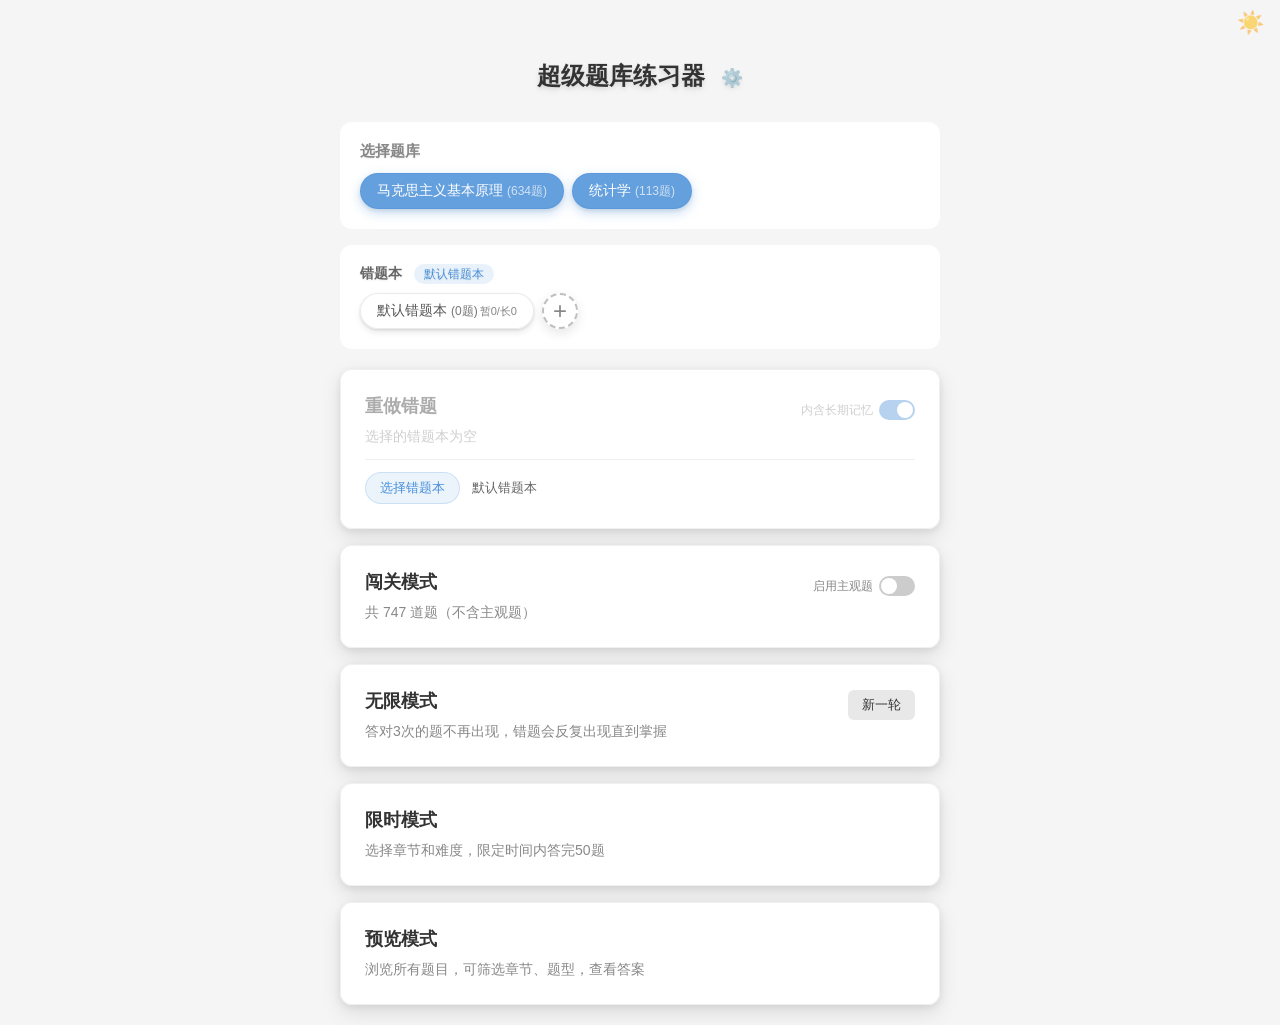
==== index.html @ 281071d0 "feat: 新增清空错题本功能，优化预览列表体验 1. 修复诗句题目的多余空格问题 2. 新增清空当前错题本的操作按钮和逻辑 3. 优化预览列表滚动条样式和虚拟列表阈值 4. 添加预览列表悬停展开细节" ====
<!DOCTYPE html>
<html lang="zh-CN">
<head>
<meta charset="UTF-8">
<meta name="viewport" content="width=device-width, initial-scale=1.0">
<title>超级题库练习器</title>
<link rel="icon" type="image/svg+xml" href="favicon.svg">
<link rel="stylesheet" href="style.css">
</head>
<body>
<div class="container">
  <div class="theme-toggle" id="theme-toggle" onclick="toggleTheme()">☀️</div>

<!-- Home -->
<div id="page-home">
  <div class="home-title">
    超级题库练习器
    <span class="combo-gear-btn" id="combo-gear-btn" onclick="onComboGearClick()" title="连击设置">⚙️</span>
  </div>
  <div id="source-area">
    <div class="loading">正在加载题库中...</div>
  </div>
  <div id="wrongbook-area" class="hidden">
    <div class="source-section">
      <h3>错题本 <span class="wb-default-badge-home" id="wb-default-badge-home" onclick="showDefaultWBSelectorHome()">默认错题本</span></h3>
      <div class="source-chips" id="wrongbook-chips">
        <!-- 动态渲染错题本列表 -->
      </div>
    </div>
  </div>
  <div id="mode-area" class="hidden">
    <div class="mode-cards">
      <div class="mode-card" id="card-wrongbook" onclick="startWrongBook()">
        <div class="mode-card-row">
          <h2>重做错题</h2>
          <div class="toggle-row" onclick="event.stopPropagation()">
            <span class="toggle-label">内含长期记忆</span>
            <label class="toggle-switch"><input type="checkbox" id="wb-include-long" checked onchange="updateWrongBookCardText()"><span class="toggle-slider"></span></label>
          </div>
        </div>
        <p id="wb-card-desc">从错题本中抽取题目重做</p>
        <div class="wb-select-row" onclick="event.stopPropagation()">
          <span class="wb-select-btn" onclick="showSelectWBForRedo()">选择错题本</span>
          <span class="wb-selected-name" id="wb-selected-name">默认错题本</span>
        </div>
      </div>
      <div class="mode-card" id="card-challenge" onclick="showChallengeConfig()">
        <div class="mode-card-row">
          <h2>闯关模式</h2>
          <div class="toggle-row" onclick="event.stopPropagation()">
            <span class="toggle-label">启用主观题</span>
            <label class="toggle-switch"><input type="checkbox" id="challenge-include-subjective" onchange="updateChallengeCardText()"><span class="toggle-slider"></span></label>
          </div>
        </div>
        <p id="challenge-card-desc">自定义胜利/失败条件，挑战极限</p>
      </div>
      <div class="mode-card" onclick="startInfinite()">
        <div class="mode-card-row">
          <h2>无限模式</h2>
          <button class="btn btn-secondary btn-inline" onclick="event.stopPropagation(); startInfinite(true)">新一轮</button>
        </div>
        <p>答对3次的题不再出现，错题会反复出现直到掌握</p>
      </div>
      <div class="mode-card" onclick="showTimedConfig()">
        <h2>限时模式</h2>
        <p>选择章节和难度，限定时间内答完50题</p>
      </div>
      <div class="mode-card" onclick="showPreviewConfig()">
        <h2>预览模式</h2>
        <p>浏览所有题目，可筛选章节、题型，查看答案</p>
      </div>
    </div>
  </div>
</div>

<!-- Timed Config -->
<div id="page-config" class="hidden">
  <div class="page-top-bar">
    <span class="quiz-back-btn" onclick="showHome()">← 返回</span>
  </div>
  <div class="config-section" id="config-chapter-section">
    <h3>选择章节</h3>
    <div class="chip-group" id="chapter-chips"></div>
    <div class="chapter-hint" id="chapter-hint">请先选择章节</div>
  </div>
  <div class="config-section hidden config-section-locked" id="config-difficulty-section">
    <h3>选择难度</h3>
    <div class="chip-group" id="difficulty-chips"></div>
  </div>
  <div class="config-section hidden config-section-locked" id="config-type-section">
    <h3>选择题型</h3>
    <div class="chip-group" id="type-chips"></div>
  </div>
  <div class="config-section">
    <h3>答题时间（分钟）</h3>
    <input type="number" id="timed-minutes" min="1" max="300" step="1" value="10"
           style="padding:8px 12px;font-size:16px;border:1px solid #ddd;border-radius:8px;width:120px;text-align:center;">
  </div>
  <div class="btn-row">
    <button class="btn btn-primary" id="btn-start-timed" onclick="startTimed()">开始</button>
  </div>
</div>

<!-- Challenge Config -->
<div id="page-challenge-config" class="hidden">
  <div class="page-top-bar">
    <span class="quiz-back-btn" onclick="showHome()">← 返回</span>
  </div>
  <div class="config-section">
    <h3>失败条件</h3>
    <div class="config-row">
      <label>错误数达到：</label>
      <input type="number" id="challenge-wrong-limit" min="1" max="9999" step="1" value="50"
             style="padding:8px 12px;font-size:16px;border:1px solid #ddd;border-radius:8px;width:120px;text-align:center;">
      <span style="color:#888;font-size:14px">（默认 50）</span>
    </div>
  </div>
  <div class="config-section">
    <h3>胜利条件</h3>
    <div class="config-row">
      <label>答对达到：</label>
      <input type="number" id="challenge-correct-target" min="1" max="99999" step="1" value="160"
             style="padding:8px 12px;font-size:16px;border:1px solid #ddd;border-radius:8px;width:120px;text-align:center;">
      <span style="color:#888;font-size:14px">（需同时小于失败错误数）</span>
    </div>
  </div>
  <div class="config-section">
    <h3>默认设置</h3>
    <div class="config-toggle-row">
      <label class="toggle-switch">
        <input type="checkbox" id="challenge-use-timer" checked onchange="onChallengeTimerToggle()">
        <span class="toggle-slider"></span>
      </label>
      <span>启用每题倒计时</span>
      <input type="number" id="challenge-timer-seconds" min="5" max="600" step="5" value="30"
             style="padding:6px 10px;font-size:14px;border:1px solid #ddd;border-radius:6px;width:90px;text-align:center;margin-left:8px;">
      <span style="color:#888;font-size:14px">秒</span>
    </div>
    <div class="config-toggle-row">
      <label class="toggle-switch">
        <input type="checkbox" id="challenge-red-effect" checked>
        <span class="toggle-slider"></span>
      </label>
      <span>倒计时特效：剩余 5 秒时全屏变红</span>
    </div>
    <div class="config-toggle-row">
      <label class="toggle-switch">
        <input type="checkbox" id="challenge-shake">
        <span class="toggle-slider"></span>
      </label>
      <span>倒计时选项抖动：剩余 5 秒时所有选项抖动并微微缩放</span>
    </div>
    <div class="config-toggle-row">
      <label class="toggle-switch">
        <input type="checkbox" id="challenge-show-note">
        <span class="toggle-slider"></span>
      </label>
      <span>显示只读备注：错题本中对该题记了备注时，答题后显示并可点击展开</span>
    </div>
  </div>
  <div class="btn-row">
    <button class="btn btn-primary" onclick="startChallenge()">开始闯关</button>
  </div>
</div>

<!-- Quiz -->
<div id="page-quiz" class="hidden">
  <div id="timer-red-overlay"></div>
  <div class="quiz-top-bar">
    <span class="quiz-back-btn" onclick="quitQuiz()">&larr; 退出</span>
    <span id="quiz-info"></span>
    <span id="quiz-timer" class="timer hidden"></span>
    <span id="gear-btn" class="gear-icon hidden" onclick="toggleSettings()">&#9881;</span>
  </div>
  <div class="quiz-card">
    <div class="question-meta" id="question-meta"></div>
    <div class="question-text" id="question-text"></div>
    <div id="options-area"></div>
    <div class="answer-feedback" id="answer-feedback"></div>
    <div class="readonly-note hidden" id="readonly-note">
      <div class="readonly-note-toggle" onclick="toggleReadonlyNote()">
        <span class="readonly-note-icon">📝</span>
        <span>查看备注</span>
        <span class="readonly-note-arrow">▼</span>
      </div>
      <div class="readonly-note-content" id="readonly-note-content"></div>
    </div>
    <div class="note-panel hidden" id="note-panel">
      <div class="note-panel-row">
        <div class="note-category" id="note-category"></div>
      </div>
      <textarea id="note-input" class="note-input" placeholder="写备注..." oninput="saveNote()"></textarea>
    </div>
  </div>
</div>

<!-- Preview Config -->
<div id="page-preview-config" class="hidden">
  <div class="page-top-bar">
    <span class="quiz-back-btn" onclick="showHome()">← 返回</span>
  </div>
  <div class="config-section" id="preview-chapter-section">
    <h3>选择章节</h3>
    <div class="chip-group" id="preview-chapter-chips"></div>
  </div>
  <div class="config-section hidden config-section-locked" id="preview-type-section">
    <h3>选择题型</h3>
    <div class="chip-group" id="preview-type-chips"></div>
  </div>
  <div class="config-section" id="preview-count-section">
    <h3>筛选结果：<span id="preview-count">0</span> 题</h3>
  </div>
  <div class="btn-row">
    <button class="btn btn-primary" id="btn-start-preview" onclick="startPreview()">开始浏览</button>
  </div>
</div>

<!-- Preview Browse -->
<div id="page-preview" class="hidden">
  <div class="preview-header">
    <span class="preview-back-btn" onclick="showPreviewConfig()">&larr;</span>
    <div class="preview-header-right">
      <span id="preview-info"></span>
      <span id="preview-counter" style="color:#888;font-size:14px"></span>
      <div class="cylinder-toggle-row hidden" id="cylinder-toggle-row">
        <span class="cylinder-label">滚轮</span>
        <label class="toggle-switch"><input type="checkbox" id="cylinder-toggle" onchange="toggleCylinderMode(this.checked)"><span class="toggle-slider"></span></label>
      </div>
      <span class="preview-view-toggle" id="preview-view-toggle" onclick="togglePreviewView()" title="切换视图">☰</span>
    </div>
  </div>
  <div class="preview-card" id="preview-card"></div>
  <div class="preview-list hidden" id="preview-list"></div>
  <div class="btn-row preview-nav" id="preview-card-nav">
    <button class="btn btn-secondary" id="btn-preview-prev" onclick="previewPrev()">上一题</button>
    <button class="btn btn-primary" id="btn-preview-next" onclick="previewNext()">下一题</button>
  </div>
</div>

<!-- Settings Panel (overlay) -->
<div id="settings-panel" class="settings-overlay hidden">
  <div class="settings-card">
    <div class="settings-header">
      <h3>设置</h3>
      <span class="settings-close" onclick="toggleSettings()">&times;</span>
    </div>
    <div class="settings-body">
      <div class="settings-section">
        <h4>自定义难度</h4>
        <p class="settings-hint">为没有难度标记的题目设置难度</p>
        <div class="chip-group" id="settings-difficulty-chips"></div>
      </div>
      <div class="settings-section">
        <h4>进度管理</h4>
        <div class="btn-row" style="margin-top:8px">
          <button class="btn btn-primary" onclick="exportProgress()">导出进度</button>
          <button class="btn btn-secondary" onclick="document.getElementById('import-file').click()">导入进度</button>
          <input type="file" id="import-file" accept=".json" class="hidden" onchange="importProgress(event)">
        </div>
      </div>
      <div class="settings-section">
        <button class="btn btn-danger" onclick="resetProgress()">重置进度</button>
      </div>
    </div>
  </div>
</div>

<!-- Result -->
<div id="page-result" class="hidden">
  <div class="page-top-bar">
    <span class="quiz-back-btn" onclick="showHome()">← 返回首页</span>
  </div>
  <div class="result-card">
    <h2 id="result-title"></h2>
    <div class="result-stats" id="result-stats"></div>
  </div>
  <div id="wrong-summary" class="hidden">
    <div class="wrong-summary-header" onclick="toggleWrongSummary()">
      <h3>错题列表</h3><span id="wrong-summary-toggle">&#9660;</span>
    </div>
    <div id="wrong-summary-list"></div>
  </div>
</div>

<!-- Custom Prompt Dialog -->
<div id="custom-prompt-overlay" class="custom-prompt-overlay hidden">
  <div class="custom-prompt-dialog">
    <h4 id="custom-prompt-title">请输入</h4>
    <input type="text" id="custom-prompt-input" placeholder="">
    <div class="custom-prompt-buttons">
      <button class="btn btn-secondary" onclick="closeCustomPrompt(false)">关闭</button>
      <button class="btn btn-primary" onclick="closeCustomPrompt(true)">确定</button>
    </div>
  </div>
</div>

<!-- Move To Dialog -->
<div id="move-to-overlay" class="move-to-overlay hidden">
  <div class="move-to-dialog">
    <h4>移动到</h4>
    <div class="move-to-list" id="move-to-list"></div>
    <div class="move-to-buttons">
      <button class="btn btn-secondary" onclick="closeMoveToDialog()">关闭</button>
    </div>
  </div>
</div>

<!-- Default Wrong Book Selector -->
<div id="default-wb-overlay" class="default-wb-overlay hidden">
  <div class="default-wb-dialog">
    <h4>选择默认错题本</h4>
    <div class="default-wb-list" id="default-wb-list"></div>
    <div class="default-wb-buttons">
      <button class="btn btn-secondary" onclick="closeDefaultWBSelector()">关闭</button>
    </div>
  </div>
</div>

<!-- Select Wrong Book for Redo -->
<div id="select-wb-redo-overlay" class="select-wb-redo-overlay hidden">
  <div class="select-wb-redo-dialog">
    <h4>选择要重做的错题本</h4>
    <div class="select-wb-redo-list" id="select-wb-redo-list"></div>
    <div class="select-wb-redo-options">
      <label class="select-wb-redo-checkbox">
        <input type="checkbox" id="select-wb-redo-include-long" checked>
        <span>包含长期记忆</span>
      </label>
    </div>
    <div class="select-wb-redo-buttons">
      <button class="btn btn-secondary" onclick="closeSelectWBForRedo()">关闭</button>
      <button class="btn btn-primary" onclick="confirmSelectWBForRedo()">确定</button>
    </div>
  </div>
</div>

<!-- Wrong Book Browser -->
<div id="page-wrongbook" class="hidden">
  <div class="wb-sticky-header">
    <div class="wb-header-top">
      <span class="quiz-back-btn" onclick="showHome()">← 返回</span>
      <div class="wb-global-tabs">
        <span class="chip active" data-filter="all" onclick="setWbFilter(this)">全部</span>
        <span class="chip" data-filter="analysis" onclick="setWbFilter(this)" title="分析"><span class="tab-text">分析</span><span class="tab-icon">◔</span></span>
        <span class="chip" data-filter="stats" onclick="setWbFilter(this)" title="统计"><span class="tab-text">统计</span><span class="tab-icon">☑</span></span>
      </div>
      <span id="wb-counter"></span>
    </div>
    <div class="wb-header-bottom">
      <div class="wb-title-row">
        <span class="wb-next-btn" onclick="switchToNextWrongBook()" title="下一个错题本">→</span>
        <h3 id="wb-current-name">错题本</h3>
        <span class="wb-default-badge" id="wb-default-badge" onclick="showDefaultWBSelector()">默认</span>
      </div>
      <div class="wb-header-actions">
        <span class="wb-action-btn" onclick="renameCurrentWrongBook()" title="重命名">✏️</span>
        <span class="wb-action-btn" onclick="deleteCurrentWrongBook()" title="删除">🗑️</span>
        <span class="wb-action-btn" onclick="clearCurrentWrongBook()" title="清空错题">🛑</span>
      </div>
    </div>
  </div>
  <div class="wb-content">
    <div class="review-card" id="wb-card"></div>
    <div class="review-card hidden" id="wb-analysis"></div>
    <div class="review-card hidden" id="wb-stats"></div>
  </div>
</div>

<!-- Wrong Review -->
<div id="page-wrong-review" class="hidden">
  <div class="page-top-bar">
    <span class="quiz-back-btn" onclick="backToResult()">← 返回结果</span>
    <span class="quiz-back-btn" onclick="showHome()">← 返回首页</span>
  </div>
  <div class="review-header">
    <h3>错题回顾</h3>
    <span id="review-counter"></span>
  </div>
  <div class="review-card" id="review-card"></div>
  <div class="btn-row">
    <button class="btn btn-secondary" id="btn-review-prev" onclick="reviewPrev()">上一题</button>
    <button class="btn btn-primary" id="btn-review-add" onclick="toggleWrongBookReview()">加入错题本</button>
    <button class="btn btn-primary" id="btn-review-next" onclick="reviewNext()">下一题</button>
  </div>
</div>
</div>
</div>

<!-- Combo Settings Dialog -->
<div id="combo-settings-overlay" class="combo-settings-overlay hidden">
  <div class="combo-settings-dialog">
    <div class="combo-settings-header">
      <h4>连击设置</h4>
      <span class="combo-settings-close" onclick="closeComboSettings()">&times;</span>
    </div>
    <div class="combo-settings-body">
      <div class="combo-settings-row">
        <label class="toggle-switch">
          <input type="checkbox" id="combo-effects-toggle" checked onchange="saveComboSettings()">
          <span class="toggle-slider"></span>
        </label>
        <span>启用连击特效</span>
      </div>
      <div class="combo-settings-row">
        <label class="toggle-switch">
          <input type="checkbox" id="combo-sound-toggle" checked onchange="saveComboSettings()">
          <span class="toggle-slider"></span>
        </label>
        <span>启用连击音效</span>
      </div>
      <div class="combo-settings-hint">（全局通用）</div>
    </div>
  </div>
</div>

<!-- Debug Panel（隐藏触发，默认关闭） -->
<div id="debug-panel" class="debug-panel hidden">
  <div class="debug-panel-header" id="debug-panel-header">
    <span class="debug-panel-title">调试工具</span>
    <div class="debug-panel-controls">
      <label class="debug-toggle-switch">
        <input type="checkbox" id="debug-enable-toggle" onchange="toggleDebugEnabled(this.checked)">
        <span class="debug-toggle-slider"></span>
      </label>
      <span class="debug-panel-close" onclick="closeDebugPanel()">&times;</span>
    </div>
  </div>
  <div class="debug-panel-body" id="debug-panel-body">
    <!-- 连击特效/音效（内嵌，无需跳转） -->
    <div class="debug-row">
      <div class="debug-row-label">连击特效</div>
      <label class="debug-toggle-switch">
        <input type="checkbox" id="debug-inline-effects" onchange="debugToggleInlineEffects(this.checked)">
        <span class="debug-toggle-slider"></span>
      </label>
    </div>
    <div class="debug-row">
      <div class="debug-row-label">连击音效</div>
      <label class="debug-toggle-switch">
        <input type="checkbox" id="debug-inline-sound" onchange="debugToggleInlineSound(this.checked)">
        <span class="debug-toggle-slider"></span>
      </label>
    </div>
    <div class="debug-sep"></div>
    <!-- 赋予已正确/已错误 -->
    <div class="debug-row">
      <div class="debug-row-label">赋予已正确</div>
      <input type="number" id="debug-add-correct" value="1" min="-99" max="99" class="debug-input-num">
      <button class="debug-btn" onclick="debugAddCorrect()">应用</button>
    </div>
    <div class="debug-row">
      <div class="debug-row-label">赋予已错误</div>
      <input type="number" id="debug-add-wrong" value="1" min="-99" max="99" class="debug-input-num">
      <button class="debug-btn" onclick="debugAddWrong()">应用</button>
    </div>
    <!-- 调出错题 -->
    <div class="debug-row">
      <div class="debug-row-label">调出错题为</div>
      <select id="debug-wrong-select" class="debug-select debug-select-wide"></select>
      <button class="debug-btn" onclick="debugSummonWrong()">调出</button>
    </div>
    <!-- 暂停计时 -->
    <div class="debug-row">
      <div class="debug-row-label">暂停计时</div>
      <label class="debug-toggle-switch">
        <input type="checkbox" id="debug-pause-timer" onchange="debugTogglePauseTimer(this.checked)">
        <span class="debug-toggle-slider"></span>
      </label>
    </div>
    <!-- 显示答案 -->
    <div class="debug-row">
      <button class="debug-btn debug-btn-wide" onclick="debugShowAnswer()">显示该题目的答案（不提交）</button>
    </div>
    <div class="debug-answer-box hidden" id="debug-answer-box"></div>
  </div>
</div>

<!-- Debug 浮动小球（仅 480px 以下显示，替代面板） -->
<div id="debug-ball" class="debug-ball hidden">
  <div class="debug-ball-inner" id="debug-ball-inner">🐛</div>
</div>
<div id="debug-radial" class="debug-radial hidden"></div>
<div id="debug-subradial" class="debug-subradial hidden"></div>

<script src="app.js"></script>
</body>
</html>
---- style.css ----
* { margin: 0; padding: 0; box-sizing: border-box; }
/* Theme */
:root { --bg: #f5f5f5; --card-bg: #fff; --text: #333; --text-secondary: #888; --border: #ddd; }
[data-theme="dark"] { --bg: #222244; --card-bg: #1e3050; --text: #e0e0e0; --text-secondary: #aaa; --border: #3a4a6a; }
body { font-family: -apple-system, "Microsoft YaHei", sans-serif; background: var(--bg); color: var(--text); min-height: 100vh; transition: background .3s, color .3s; }
.theme-toggle { position: fixed; top: 12px; right: 16px; z-index: 1000; font-size: 22px; cursor: pointer; user-select: none; line-height: 1; opacity: .6; transition: opacity .15s; }
.theme-toggle:hover { opacity: 1; }
.container { max-width: 640px; margin: 0 auto; padding: 20px; }

/* Home */
.home-title { text-align: center; font-size: 24px; margin: 40px 0 30px; font-weight: 600; }
.source-section { background: #fff; border-radius: 12px; padding: 20px; margin-bottom: 16px; }
.source-section h3 { font-size: 15px; color: #888; margin-bottom: 12px; }
.source-chips { display: flex; flex-wrap: wrap; gap: 8px; }
.source-chip { padding: 8px 16px; border-radius: 20px; border: 1px solid #ccc; font-size: 14px; cursor: pointer; user-select: none; transition: all .15s; background: #fafafa; color: #555; }
.source-chip.active { background: #4a90d9; color: #fff; border-color: #4a90d9; }
.source-chip.green { background: #27ae60; color: #fff; border-color: #27ae60; }
.source-chip .count { font-size: 12px; opacity: .7; margin-left: 4px; }
.source-chip .count-detail { font-size: 11px; opacity: .7; margin-left: 2px; }
.mode-cards { display: flex; flex-direction: column; gap: 16px; margin-top: 20px; }
.mode-card { background: #fff; border-radius: 12px; padding: 24px; cursor: pointer; border: 2px solid #e8e8e8; transition: border-color .2s, box-shadow .2s; }
.mode-card:hover { border-color: #4a90d9; box-shadow: 0 2px 12px rgba(74,144,217,.15); }
.mode-card h2 { font-size: 18px; margin-bottom: 8px; }
.mode-card p { font-size: 14px; color: #888; line-height: 1.5; }
.mode-card.disabled { cursor: default; }
.mode-card.disabled:hover { border-color: #e8e8e8; box-shadow: none; }
.mode-card.disabled .mode-card-row,
.mode-card.disabled #wb-card-desc { opacity: .4; pointer-events: none; }
/* 选择错题本区域始终保持可用 */
.mode-card.disabled .wb-select-row { opacity: 1; pointer-events: auto; cursor: auto; }
.mode-card.disabled .wb-select-row:hover { border-color: transparent; }
.mode-card-row { display: flex; justify-content: space-between; align-items: center; }
.toggle-row { display: flex; align-items: center; gap: 6px; }
.toggle-label { font-size: 12px; color: #888; }
.toggle-switch { position: relative; display: inline-block; width: 36px; height: 20px; }
.toggle-switch input { opacity: 0; width: 0; height: 0; }
.toggle-slider { position: absolute; cursor: pointer; top: 0; left: 0; right: 0; bottom: 0; background: #ccc; border-radius: 20px; transition: .2s; }
.toggle-slider:before { position: absolute; content: ""; height: 16px; width: 16px; left: 2px; bottom: 2px; background: #fff; border-radius: 50%; transition: .2s; }
.toggle-switch input:checked + .toggle-slider { background: #4a90d9; }
.toggle-switch input:checked + .toggle-slider:before { transform: translateX(16px); }

/* Config */
.config-section { background: #fff; border-radius: 12px; padding: 24px; margin-bottom: 16px; position: relative; }
.config-section-locked { opacity: .45; pointer-events: none; }
.config-section h3 { font-size: 16px; margin-bottom: 12px; }
.config-row { display: flex; align-items: center; gap: 10px; flex-wrap: wrap; margin-bottom: 8px; }
.config-row label { color: #555; font-size: 15px; }
.config-toggle-row { display: flex; align-items: center; gap: 10px; margin: 8px 0; }
.config-toggle-row label.toggle-switch { margin: 0; }
.config-toggle-row span:not(.toggle-slider):not(.chip):not(.cat-chip):not(.cat-label) { color: #555; font-size: 15px; }
.config-section input[type="number"] { padding: 6px 10px; font-size: 15px; border: 1px solid #ddd; border-radius: 6px; width: 120px; text-align: center; }
.config-section input[type="number"]:disabled { opacity: 0.4; background: #f7f7f7; }
.chip-group { display: flex; flex-wrap: wrap; gap: 10px; }
.source-group { margin-bottom: 14px; }
.source-label { font-size: 12px; font-weight: 600; color: #888; margin-bottom: 6px; letter-spacing: .5px; text-transform: uppercase; display: inline; }
.source-select-all { font-size: 11px; color: #4a90d9; cursor: pointer; margin-left: 8px; user-select: none; }
.source-select-all:hover { text-decoration: underline; }
.chapter-hint { font-size: 13px; color: #e74c3c; margin-top: 10px; }
.chip { padding: 6px 14px; border-radius: 20px; border: 1px solid #ddd; font-size: 14px; cursor: pointer; user-select: none; transition: all .15s; color: #555; background: transparent; }
.chip:hover { border-color: #bbb; }
.chip.active { background: #4a90d9; color: #fff; border-color: #4a90d9; }
.chip[data-filter="analysis"].active { background: #27ae60; border-color: #27ae60; }
.chip[data-filter="stats"].active { background: #8e44ad; border-color: #8e44ad; }
.chip.active-green { background: #27ae60; color: #fff; border-color: #27ae60; }
.btn { display: inline-block; padding: 10px 28px; border-radius: 8px; border: none; font-size: 16px; cursor: pointer; transition: opacity .15s; }
.btn-primary { background: #4a90d9; color: #fff; }
.btn-primary:hover { opacity: .85; }
.btn-primary:disabled { opacity: .4; cursor: default; }
.btn-secondary { background: #e8e8e8; color: #333; }
.btn-secondary:hover { background: #ddd; }
.btn-inline { padding: 6px 14px; font-size: 13px; border-radius: 6px; }
.btn-danger { background: #e74c3c; color: #fff; }
.btn-danger:hover { opacity: .85; }
.btn-row { display: flex; gap: 12px; justify-content: center; margin-top: 20px; }

/* 错题本按钮响应式：通过 data 属性切换文字 */
.btn-wb-shrinkable { text-align: center; }
.btn-wb-shrinkable::before { content: attr(data-text-full); }

@media (max-width: 720px) {
  .btn-wb-shrinkable { font-size: 14px; padding: 9px 20px; }
  .btn-wb-shrinkable::before { content: attr(data-text-short); }
  #btn-wb-prev::before { content: attr(data-text-short); }
  #btn-wb-next::before { content: attr(data-text-short); }
}

@media (max-width: 480px) {
  .btn-wb-shrinkable { font-size: 13px; padding: 8px 14px; flex: 1 1 auto; }
  .btn-row-wrongbook {
    flex-wrap: wrap; gap: 8px;
  }
  /* 把 < 和 > 提到第一行，水平各占一半 */
  .btn-row-wrongbook #btn-wb-prev { order: 1; flex: 1 1 calc(50% - 4px); max-width: calc(50% - 4px); }
  .btn-row-wrongbook #btn-wb-next { order: 2; flex: 1 1 calc(50% - 4px); max-width: calc(50% - 4px); }
  /* 其他两个按钮占整行，依次在下面 */
  .btn-row-wrongbook #btn-wb-action { order: 3; flex: 1 1 100%; max-width: 100%; }
  .btn-row-wrongbook #btn-wb-remove { order: 4; flex: 1 1 100%; max-width: 100%; }
}

@media (min-width: 481px) {
  .btn-wb-shrinkable { flex: 0 0 auto; }
  .btn-row-wrongbook { flex-wrap: nowrap; flex-direction: row; gap: 12px; }
  .btn-row-wrongbook #btn-wb-prev,
  .btn-row-wrongbook #btn-wb-next,
  .btn-row-wrongbook #btn-wb-action,
  .btn-row-wrongbook #btn-wb-remove {
    order: 0; flex: 0 0 auto; max-width: none;
  }
}

/* Quiz */
.quiz-top-bar { display: flex; align-items: center; gap: 16px; margin-bottom: 16px; font-size: 14px; color: #888; position: relative; z-index: 100; }
.quiz-top-bar #quiz-info { flex: 0 0 auto; }
.quiz-top-bar .timer { font-size: 18px; font-weight: 600; color: #e74c3c; flex: 0 0 auto; min-width: 58px; padding: 0 4px; text-align: center; }
.quiz-back-btn { cursor: pointer; color: #555; font-size: 15px; padding: 4px 10px; border-radius: 6px; user-select: none; transition: background .15s; flex: 0 0 auto; }
.quiz-back-btn:hover { background: #eee; }
.page-top-bar { display: flex; align-items: center; gap: 8px; margin-bottom: 12px; min-height: 28px; }
[data-theme="dark"] .quiz-back-btn { color: #bbb; }
[data-theme="dark"] .quiz-back-btn:hover { background: #333; }
.gear-icon { font-size: 20px; cursor: pointer; color: #bbb; transition: color .2s; user-select: none; }
.gear-icon:hover { color: #888; }
.quiz-card { background: #fff; border-radius: 12px; padding: 24px; position: relative; transition: box-shadow .15s; }
.flash-red { box-shadow: 0 0 0 4px #e74c3c, 0 0 20px rgba(231,76,60,.4); }

/* 倒计时全屏变红（图层方式） */
#timer-red-overlay { position: fixed; top: 0; left: 0; right: 0; bottom: 0; background: rgba(231,76,60,0); pointer-events: none; z-index: 50; opacity: 0; transition: background .3s ease, opacity .3s ease; }
#timer-red-overlay.active { background: rgba(231,76,60,0.22); opacity: 1; animation: timerRedPulse 1s ease-in-out infinite; }
@keyframes timerRedPulse {
  0%, 100% { background: rgba(231,76,60,0.18); }
  65% { background: rgba(231,76,60,0.32); }
}

/* 选项抖动 + 缩放 */
.shake-options .option,
.shake-options .tf-btn,
.shake-options .calc-row,
.shake-options .subjective-row { animation: shakeScale .5s ease-in-out infinite; }
@keyframes shakeScale {
  0%, 100% { transform: translate(0,0) scale(1); }
  20% { transform: translate(-3px, 1px) scale(0.99); }
  40% { transform: translate(3px, -1px) scale(1.01); }
  60% { transform: translate(-2px, 2px) scale(0.99); }
  80% { transform: translate(2px, -2px) scale(1.01); }
}

/* Streak glow */
.quiz-card.streak-glow { animation: streakPulse .6s ease-out; }
@keyframes streakPulse {
  0% { box-shadow: 0 0 0 0 rgba(39,174,96,.5); }
  50% { box-shadow: 0 0 20px 4px rgba(39,174,96,.4); }
  100% { box-shadow: 0 0 0 0 rgba(39,174,96,0); }
}

/* Gold glow for 30+ streak */
.quiz-card.gold-glow { animation: goldPulse .8s ease-out; }
@keyframes goldPulse {
  0% { box-shadow: 0 0 0 0 rgba(255,215,0,.6); }
  50% { box-shadow: 0 0 25px 6px rgba(255,215,0,.5); }
  100% { box-shadow: 0 0 0 0 rgba(255,215,0,0); }
}

/* Purple glow for top-15 most-wrong questions（持续闪烁，从题目出现到作答完成） */
.quiz-card.purple-glow {
  border: 1px solid rgba(138, 43, 226, 0.30);
  animation: purpleBlink .8s ease-in-out infinite;
}
@keyframes purpleBlink {
  0%, 100% { box-shadow: 0 0 6px 1px rgba(138, 43, 226, 0.20), 0 0 12px 3px rgba(138, 43, 226, 0.10); }
  50%      { box-shadow: 0 0 16px 5px rgba(138, 43, 226, 0.55), 0 0 32px 10px rgba(138, 43, 226, 0.30); }
}

/* Perfect effect */
.perfect-text { position: fixed; top: 50%; left: 50%; transform: translate(-50%,-50%); font-size: 48px; font-weight: 900; color: #f1c40f; text-shadow: 0 0 20px rgba(241,196,15,.6), 0 2px 8px rgba(0,0,0,.2); z-index: 200; pointer-events: none; animation: perfectIn .8s ease-out; }
@keyframes perfectIn {
  0% { opacity: 0; transform: translate(-50%,-50%) scale(0.3); }
  50% { opacity: 1; transform: translate(-50%,-50%) scale(1.2); }
  100% { opacity: 1; transform: translate(-50%,-50%) scale(1); }
}
.falling { animation: fallDown .8s ease-in forwards; }
@keyframes fallDown {
  0% { transform: translateY(0) rotate(0deg); opacity: 1; }
  100% { transform: translateY(120vh) rotate(15deg); opacity: 0; }
}

/* Effects prompt */
.effects-prompt { position: fixed; bottom: 80px; left: 50%; transform: translateX(-50%); background: #fff; border-radius: 12px; padding: 16px 24px; box-shadow: 0 4px 20px rgba(0,0,0,.15); z-index: 150; text-align: center; font-size: 14px; }
.effects-prompt p { margin-bottom: 12px; }
.effects-prompt .btn-row { margin-top: 0; }
.question-text { font-size: 17px; line-height: 1.7; margin-bottom: 20px; font-weight: 500; }
.question-meta { font-size: 12px; color: #aaa; margin-bottom: 8px; }
.options { display: flex; flex-direction: column; gap: 10px; }
.option { padding: 12px 16px; border-radius: 8px; border: 1px solid #e0e0e0; cursor: pointer; font-size: 15px; line-height: 1.5; transition: all .15s; user-select: none; }
.option:hover { background: #f8f8f8; }
.option.selected { border-color: #4a90d9; background: #eef4fb; }
.option.correct { border-color: #27ae60; background: #eafaf1; color: #1e8449; }
.option.wrong { border-color: #e74c3c; background: #fdf0ef; color: #c0392b; }
.option.disabled { pointer-events: none; }
.tf-buttons { display: flex; gap: 12px; }
.tf-btn { flex: 1; padding: 14px; border-radius: 8px; border: 1px solid #e0e0e0; cursor: pointer; font-size: 16px; text-align: center; transition: all .15s; user-select: none; }
.tf-btn:hover { background: #f8f8f8; }
.tf-btn.correct { border-color: #27ae60; background: #eafaf1; color: #1e8449; }
.tf-btn.wrong { border-color: #e74c3c; background: #fdf0ef; color: #c0392b; }
.tf-btn.disabled { pointer-events: none; }
.answer-feedback { margin-top: 16px; padding: 12px 16px; border-radius: 8px; font-size: 14px; display: none; }
.answer-feedback.show { display: block; }
.answer-feedback.correct-fb { background: #eafaf1; color: #1e8449; }
.answer-feedback.wrong-fb { background: #fdf0ef; color: #c0392b; }

/* Note toggle & panel in quiz card */
.note-panel { margin-top: 12px; padding-top: 12px; border-top: 1px solid #eee; }
.note-panel-row { display: flex; align-items: center; gap: 8px; margin-bottom: 8px; }
.note-category { display: flex; gap: 6px; align-items: center; }
.note-category .cat-chip { padding: 3px 10px; border-radius: 12px; font-size: 12px; cursor: pointer; border: 1px solid #ddd; user-select: none; transition: all .15s; }
.note-category .cat-chip.active { background: #27ae60; color: #fff; border-color: #27ae60; }
.note-category .cat-chip.active-long { background: #f39c12; color: #fff; border-color: #f39c12; }
.note-category .cat-label { font-size: 12px; color: #999; }
.note-input { width: 100%; min-height: 50px; padding: 8px 12px; border: 1px solid #ddd; border-radius: 8px; font-size: 14px; font-family: inherit; resize: vertical; }
.note-display { margin-top: 12px; padding: 8px 12px; background: #fff8e1; border-radius: 6px; font-size: 13px; color: #8d6e00; }
.miss-badge { display: inline-block; min-width: 20px; height: 20px; line-height: 18px; text-align: center; border: 2px solid #e74c3c; border-radius: 50%; color: #e74c3c; font-size: 11px; font-weight: 700; background: #fff; margin-right: 2px; vertical-align: middle; }
.note-input-panel { margin-top: 12px; padding: 12px; background: #f5f5f5; border-radius: 8px; font-size: 13px; border: 1px solid #e5e5e5; }
.note-input-label { color: #666; margin-bottom: 6px; font-weight: 600; }

/* 答题后的只读备注（默认折叠） */
.readonly-note { margin-top: 12px; background: #fff8e1; border-radius: 8px; overflow: hidden; }
.readonly-note-toggle { display: flex; align-items: center; gap: 8px; padding: 8px 14px; cursor: pointer; font-size: 13px; color: #8d6e00; font-weight: 500; user-select: none; }
.readonly-note-toggle:hover { background: rgba(0,0,0,0.03); }
.readonly-note-icon { font-size: 14px; }
.readonly-note-toggle span:nth-child(2) { flex: 1; }
.readonly-note-arrow { font-size: 10px; transition: transform .2s; }
.readonly-note.expanded .readonly-note-arrow { transform: rotate(180deg); }
.readonly-note-content { display: none; padding: 0 14px 12px; font-size: 13px; color: #5d4e00; line-height: 1.6; white-space: pre-wrap; word-break: break-word; }
.readonly-note.expanded .readonly-note-content { display: block; }

/* Settings */
.settings-overlay { position: fixed; top: 0; left: 0; right: 0; bottom: 0; background: rgba(0,0,0,.3); z-index: 100; display: flex; align-items: center; justify-content: center; }
.settings-card { background: #fff; border-radius: 12px; padding: 24px; width: 90%; max-width: 420px; max-height: 80vh; overflow-y: auto; }
.settings-header { display: flex; justify-content: space-between; align-items: center; margin-bottom: 20px; }
.settings-header h3 { font-size: 18px; }
.settings-close { font-size: 24px; cursor: pointer; color: #999; line-height: 1; }
.settings-close:hover { color: #333; }
.settings-section { margin-bottom: 20px; }
.settings-section h4 { font-size: 15px; margin-bottom: 8px; }
.settings-hint { font-size: 13px; color: #999; margin-bottom: 8px; }

/* Result */
.result-card { background: #fff; border-radius: 12px; padding: 32px; text-align: center; }
.result-card h2 { font-size: 22px; margin-bottom: 16px; }
.result-stats { display: flex; justify-content: center; gap: 32px; margin: 20px 0; }
.stat { text-align: center; }
.stat-num { font-size: 32px; font-weight: 700; }
.stat-label { font-size: 13px; color: #888; margin-top: 4px; }
.stat-num.green { color: #27ae60; }
.stat-num.red { color: #e74c3c; }

/* Wrong Summary */
#wrong-summary { background: #fff; border-radius: 12px; padding: 20px; margin-top: 16px; }
.wrong-summary-header { display: flex; justify-content: space-between; align-items: center; cursor: pointer; user-select: none; margin-bottom: 12px; }
.wrong-summary-header h3 { font-size: 16px; }
.wrong-summary-header span { font-size: 12px; color: #888; transition: transform .2s; }
.wrong-summary-header span.collapsed { transform: rotate(-90deg); }
.wrong-item { border: 1px solid #eee; border-radius: 8px; margin-bottom: 8px; overflow: hidden; }
.wrong-item-header { display: flex; justify-content: space-between; align-items: center; padding: 10px 14px; cursor: pointer; font-size: 14px; background: #fafafa; }
.wrong-item-header:hover { background: #f0f0f0; }
.wrong-item-num { font-weight: 600; color: #e74c3c; min-width: 24px; }
.wrong-item-brief { flex: 1; margin: 0 8px; overflow: hidden; text-overflow: ellipsis; white-space: nowrap; }
.wrong-item-ans { font-size: 12px; color: #888; white-space: nowrap; }
.wrong-item-ans .wrong-sel { color: #e74c3c; }
.wrong-item-ans .correct-ans { color: #27ae60; }
.wrong-item-ans-inline { font-size: 13px; padding: 8px 0 4px; display: flex; gap: 6px; align-items: baseline; flex-wrap: wrap; }
.wrong-item-ans-inline .wrong-sel { color: #e74c3c; }
.wrong-item-ans-inline .correct-ans { color: #27ae60; word-break: break-word; }
.wrong-item-detail { padding: 12px 14px; border-top: 1px solid #eee; font-size: 14px; line-height: 1.6; display: none; }
.wrong-item-detail.show { display: block; }
.wrong-item-detail .detail-q { font-weight: 500; margin-bottom: 8px; }
.wrong-item-detail .detail-opt { padding: 4px 0; }
.wrong-item-detail .detail-opt.correct { color: #1e8449; }
.wrong-item-detail .detail-opt.wrong { color: #c0392b; }

/* Wrong Review */
.review-header { display: flex; justify-content: space-between; align-items: center; margin-bottom: 16px; padding-right: 50px; }
.review-header h3 { font-size: 18px; }
.review-header span { font-size: 14px; color: #888; }
.review-card { background: #fff; border-radius: 12px; padding: 24px; margin-bottom: 16px; }
.review-card .question-text { font-size: 17px; line-height: 1.7; margin-bottom: 16px; font-weight: 500; }
.review-card .question-meta { font-size: 12px; color: #aaa; margin-bottom: 8px; }
.review-card .review-answer { font-size: 14px; margin-top: 12px; padding: 8px 12px; border-radius: 6px; }
.review-card .review-answer.wrong-ans { background: #fdf0ef; color: #c0392b; }
.review-card .review-answer.correct-ans { background: #eafaf1; color: #1e8449; }
.review-option { padding: 10px 14px; border-radius: 8px; border: 1px solid #e0e0e0; font-size: 14px; line-height: 1.5; margin-bottom: 6px; }
.review-option.correct { border-color: #27ae60; background: #eafaf1; color: #1e8449; }
.review-option.wrong { border-color: #e74c3c; background: #fdf0ef; color: #c0392b; }
.review-option.neutral { background: #f8f8f8; color: #666; }
.btn-book-active { background: #f39c12 !important; }
.btn-book-green { background: #27ae60 !important; }

/* Wrong Book Browser */
.wb-filter-row { display: flex; gap: 8px; margin-bottom: 12px; flex-wrap: wrap; }
.wb-source-filter-row { display: flex; gap: 6px; margin-bottom: 12px; flex-wrap: wrap; }
.wb-source-filter-row .chip { font-size: 12px; padding: 4px 10px; }
.wb-list { display: flex; flex-direction: column; gap: 6px; }
.wb-list-item { display: flex; align-items: center; gap: 8px; padding: 10px 14px; border-radius: 8px; background: #fafafa; cursor: pointer; font-size: 14px; transition: background .15s; }
.wb-list-item:hover { background: #f0f0f0; }
.wb-cat-temp { display: inline-block; width: 20px; height: 20px; border-radius: 4px; background: #27ae60; color: #fff; font-size: 11px; line-height: 20px; text-align: center; flex-shrink: 0; }
.wb-cat-long { display: inline-block; width: 20px; height: 20px; border-radius: 4px; background: #f39c12; color: #fff; font-size: 11px; line-height: 20px; text-align: center; flex-shrink: 0; }
.wb-list-num { font-weight: 600; color: #999; min-width: 24px; flex-shrink: 0; }
.wb-list-text { flex: 1; overflow: hidden; text-overflow: ellipsis; white-space: nowrap; }
.wb-list-ans { font-size: 12px; color: #888; white-space: nowrap; flex-shrink: 0; }

/* 三级列表（题库 → 暂时/长期 → 题目） */
.wb-three { display: flex; flex-direction: column; gap: 10px; }
.wb-level1 { border: 1px solid #e6eaf0; border-radius: 10px; overflow: hidden; background: #fff; }
.wb-level1-header { display: flex; align-items: center; gap: 14px; padding: 14px 18px; cursor: pointer; background: #f6f8fb; transition: background .15s; }
.wb-level1-header:hover { background: #eef2f7; }
.wb-level1-icon { font-size: 12px; color: #888; transition: transform .2s; flex-shrink: 0; width: 14px; text-align: center; }
.wb-level1-title { font-weight: 600; flex: 1; color: #2c3e50; font-size: 16px; }
.wb-level1-count { font-size: 12px; color: #666; background: #fff; padding: 3px 10px; border-radius: 10px; border: 1px solid #e6eaf0; flex-shrink: 0; }
.wb-level1-body { padding: 6px 16px 16px; }

.wb-level2 { margin-left: 4px; margin-top: 8px; border-left: 3px solid #e6eaf0; padding-left: 14px; }
.wb-level2-header { display: flex; align-items: center; gap: 10px; padding: 9px 8px; cursor: pointer; font-size: 14px; transition: background .15s; border-radius: 6px; }
.wb-level2-header:hover { background: #f5f5f5; }
.wb-level2-header.wb-level2-temp .wb-level2-title { color: #27ae60; font-weight: 600; }
.wb-level2-header.wb-level2-long .wb-level2-title { color: #f39c12; font-weight: 600; }
.wb-level2-icon { font-size: 11px; color: #999; flex-shrink: 0; width: 12px; text-align: center; }
.wb-level2-title { flex: 1; }
.wb-level2-count { font-size: 12px; color: #888; flex-shrink: 0; }
.wb-level2-body { padding-left: 4px; margin-top: 4px; }

.wb-level3-item { display: flex; align-items: center; gap: 12px; padding: 9px 10px; font-size: 13px; cursor: pointer; border-radius: 6px; transition: background .15s; border-bottom: 1px solid #f3f3f3; }
.wb-level3-item:last-child { border-bottom: none; }
.wb-level3-item:hover { background: #f0f4f8; }
.wb-num { font-weight: 600; color: #bbb; min-width: 22px; flex-shrink: 0; font-size: 12px; }
.wb-text { flex: 1; overflow: hidden; text-overflow: ellipsis; white-space: nowrap; color: #333; }
.wb-ans { font-size: 12px; color: #888; white-space: nowrap; flex-shrink: 0; padding: 2px 10px; background: #f5f7fa; border-radius: 10px; }

/* 题目详情浮层 —— 用 inset/margin 居中，避开 transform 链冲突 */
.wb-detail {
  position: fixed;
  inset: 0;
  margin: auto;
  background: rgba(255,255,255,0.98);
  backdrop-filter: blur(14px);
  -webkit-backdrop-filter: blur(14px);
  border-radius: 18px;
  box-shadow: 0 8px 32px rgba(0,0,0,0.25);
  padding: 18px 20px 24px;
  max-height: calc(100vh - 32px);
  overflow-y: auto;
  z-index: 2000;
  width: min(640px, 92vw);
  max-width: 640px;
  height: max-content;
  /* 显式设置 height 配合 inset:0 + margin:auto 居中 */
  scrollbar-width: none;
  -ms-overflow-style: none;
}
.wb-detail::-webkit-scrollbar { display: none; }
.wb-detail.hidden { display: none !important; }
.wb-detail:not(.hidden) { display: block; opacity: 1; }
/* 浮层以外的遮罩（点击空白处关闭） */
.wb-detail-backdrop {
  position: fixed; inset: 0; background: rgba(0,0,0,0.4);
  z-index: 1999; display: none;
}
.wb-detail-backdrop:not(.hidden) { display: block; }
.wb-detail-header { display: flex; justify-content: space-between; align-items: center; margin-bottom: 10px; }
.wb-detail-label { font-weight: 600; color: #2c3e50; font-size: 14px; }
.wb-detail-close { cursor: pointer; font-size: 22px; color: #888; line-height: 1; padding: 0 4px; border-radius: 6px; transition: background .15s, color .15s; }
.wb-detail-close:hover { color: #333; background: rgba(0,0,0,0.05); }
.wb-detail-meta { font-size: 12px; color: #888; margin-bottom: 10px; }
.wb-detail-q { font-size: 15px; font-weight: 500; margin-bottom: 14px; line-height: 1.6; color: #2c3e50; }
.wb-detail-btn-row { display: flex; gap: 6px; margin-top: 16px; }

/* 图标按钮（浮层操作行） */
.wb-icon-btn { width: 36px; height: 36px; border-radius: 50%; border: 1px solid rgba(0,0,0,0.1); font-size: 16px; cursor: pointer; display: flex; align-items: center; justify-content: center; transition: all .15s; background: rgba(255,255,255,0.65); color: #444; }
.wb-icon-btn:hover { transform: scale(1.12); }
.wb-icon-star:hover { background: rgba(39,174,96,0.15); border-color: #27ae60; color: #27ae60; }
.wb-icon-star.is-long { color: #f1c40f; border-color: #f1c40f; }
.wb-icon-remove:hover { background: rgba(231,76,60,0.15); border-color: #e74c3c; color: #e74c3c; }
.wb-icon-note:hover { background: rgba(52,152,219,0.15); border-color: #3498db; color: #3498db; }
.wb-icon-move { color: #9b59b6; }
.wb-icon-move:hover { background: rgba(155,89,182,0.15); border-color: #9b59b6; color: #9b59b6; }

/* 浮层备注编辑器 */
.wb-note-editor { margin-top: 10px; }
.wb-note-editor textarea { width: 100%; min-height: 72px; padding: 10px; border: 1px solid #ddd; border-radius: 8px; font-size: 13px; resize: vertical; box-sizing: border-box; background: rgba(255,255,255,0.7); color: #333; font-family: inherit; }
.wb-note-editor-actions { display: flex; gap: 6px; margin-top: 8px; }
.btn-sm { padding: 5px 14px; font-size: 13px; border-radius: 6px; }

/* 浮层底部导航 */
.wb-detail-nav { display: flex; justify-content: space-between; margin-top: 16px; padding-top: 12px; border-top: 1px solid rgba(0,0,0,0.06); }
.wb-nav-btn { width: 40px; height: 36px; border-radius: 8px; border: 1px solid rgba(0,0,0,0.1); font-size: 15px; cursor: pointer; display: flex; align-items: center; justify-content: center; transition: all .15s; background: rgba(255,255,255,0.5); color: #555; }
.wb-nav-btn:hover { background: rgba(255,255,255,0.8); border-color: #999; color: #222; }

/* 浮层选项卡片 */
.wb-detail .detail-opt { padding: 9px 14px; border-radius: 8px; border: 1px solid #e0e0e0; font-size: 14px; line-height: 1.5; margin-bottom: 6px; background: rgba(255,255,255,0.5); color: #333; }
.wb-detail .detail-opt.correct { border-color: #27ae60; background: rgba(39,174,96,0.12); color: #1e8449; font-weight: 500; }

/* 错题本容器 */
#wb-card { margin-top: 12px; }
#wb-counter { display: inline-block; font-size: 13px; color: #666; margin-left: 6px; }

/* Loading */
.loading { text-align: center; padding: 40px; color: #888; }

/* ====== Calculation Questions ====== */
.calc-container { margin-top: 8px; }
.calc-question { background: #f9f9f9; border: 1px solid #e5e5e5; border-radius: 10px; padding: 16px; margin-bottom: 12px; }
.calc-label { font-weight: 600; color: #555; margin-bottom: 4px; }
.calc-text { font-size: 15px; color: #333; margin-bottom: 10px; line-height: 1.6; }
.calc-input-row { display: flex; align-items: center; gap: 10px; }
.calc-input { flex: 1; padding: 10px 14px; border: 1px solid #ccc; border-radius: 8px; font-size: 16px; outline: none; transition: border-color .2s; box-sizing: border-box; max-width: 240px; }
.calc-input:focus { border-color: #3498db; box-shadow: 0 0 0 2px rgba(52,152,219,.15); }
.calc-feedback { font-size: 14px; font-weight: 600; white-space: nowrap; }
.calc-correct { color: #27ae60; }
.calc-wrong { color: #e74c3c; }
.calc-table-wrap { overflow-x: auto; margin-bottom: 16px; }
.calc-table { width: 100%; border-collapse: collapse; font-size: 14px; }
.calc-table th, .calc-table td { border: 1px solid #ddd; padding: 8px 12px; text-align: center; }
.calc-table th { background: #3498db; color: #fff; font-weight: 600; }
.calc-table tr:nth-child(even) { background: #f8f9fa; }
.calc-table tr:hover { background: #e8f4fd; }

/* ====== Subjective Questions ====== */
.subjective-container { margin-top: 8px; }
.subjective-input { width: 100%; min-height: 180px; padding: 14px; border: 1px solid #ccc; border-radius: 10px; font-size: 15px; line-height: 1.7; resize: vertical; outline: none; box-sizing: border-box; transition: border-color .2s; font-family: inherit; }
.subjective-input:focus { border-color: #3498db; box-shadow: 0 0 0 2px rgba(52,152,219,.15); }
.subjective-feedback { margin-top: 14px; padding: 14px; background: #f5f5f5; border-radius: 10px; border: 1px solid #e5e5e5; }
.subjective-score { font-size: 18px; font-weight: 700; margin-bottom: 8px; }
.subjective-matched { color: #27ae60; font-size: 14px; margin-bottom: 4px; }
.subjective-unmatched { color: #e74c3c; font-size: 14px; margin-bottom: 4px; }
.subjective-reference { color: #666; font-size: 13px; margin-top: 8px; padding-top: 8px; border-top: 1px dashed #ddd; }
.subjective-refwords { color: #8e44ad; font-size: 13px; margin-top: 6px; margin-bottom: 8px; padding: 6px 10px; background: #f8f0ff; border-radius: 6px; }

.hidden { display: none !important; }

/* Dark theme overrides */
[data-theme="dark"] .container { background: transparent; }
[data-theme="dark"] .home-title { color: var(--text); }
[data-theme="dark"] .config-section,
[data-theme="dark"] .quiz-card,
[data-theme="dark"] .result-card,
[data-theme="dark"] .review-card,
[data-theme="dark"] .settings-card { background: var(--card-bg); border-color: var(--border); }
[data-theme="dark"] .question-text { color: var(--text); }
[data-theme="dark"] .question-meta { color: var(--text-secondary); }
[data-theme="dark"] .option { background: #1e2a4a; border-color: #2a3a5a; color: var(--text); }
[data-theme="dark"] .option:hover { background: #2a3a5a; }
[data-theme="dark"] .option.selected { background: #2a4a7a; border-color: #4a7aaa; }
[data-theme="dark"] .option.correct { background: #1a3a2a; border-color: #2a7a3a; color: #5cdb8a; }
[data-theme="dark"] .option.wrong { background: #3a1a2a; border-color: #7a2a3a; color: #ff7a8a; }
[data-theme="dark"] .tf-btn { background: #1e2a4a; border-color: #2a3a5a; color: var(--text); }
[data-theme="dark"] .tf-btn:hover { background: #2a3a5a; }
[data-theme="dark"] .tf-btn.correct { background: #1a3a2a; border-color: #2a7a3a; color: #5cdb8a; }
[data-theme="dark"] .tf-btn.wrong { background: #3a1a2a; border-color: #7a2a3a; color: #ff7a8a; }
[data-theme="dark"] .chip { border-color: #3a4a6a; color: var(--text); }
[data-theme="dark"] .chip.active { background: #4a7aaa; border-color: #4a7aaa; color: #fff; }
[data-theme="dark"] .calc-input { background: #1e2a4a; border-color: #3a4a6a; color: var(--text); }
[data-theme="dark"] .calc-question { background: #1e2a4a; border-color: #2a3a5a; }
[data-theme="dark"] .subjective-input { background: #1e2a4a; border-color: #3a4a6a; color: var(--text); }
[data-theme="dark"] .calc-table th { background: #2a4a6a; }
[data-theme="dark"] .calc-table td,
[data-theme="dark"] .calc-table th { border-color: #3a4a6a; }
[data-theme="dark"] .calc-table tr:nth-child(even) { background: #1a2a4a; }
[data-theme="dark"] .calc-table tr:hover { background: #2a3a5a; }
[data-theme="dark"] .wrong-item { background: var(--card-bg); border-color: var(--border); }
[data-theme="dark"] .wb-list-item { background: #1e2a4a; }
[data-theme="dark"] .source-chip { background: #1e2a4a; border-color: #3a4a6a; color: var(--text); }
[data-theme="dark"] .source-chip.active { background: #4a7aaa; border-color: #4a7aaa; color: #fff; }
[data-theme="dark"] .note-input { background: #1e2a4a; border-color: #3a4a6a; color: var(--text); }
[data-theme="dark"] .note-display { background: #3a2a1a; color: #ffbb66; }
[data-theme="dark"] .miss-badge { background: #2a1a2a; border-color: #ff7a8a; color: #ff7a8a; }
[data-theme="dark"] .note-input-panel { background: #1e2a4a; border-color: #2a3a5a; }
[data-theme="dark"] .note-input-label { color: var(--text-secondary); }
[data-theme="dark"] .mode-card { background: var(--card-bg); border-color: var(--border); }
[data-theme="dark"] .mode-card:hover { border-color: #4a7aaa; }
[data-theme="dark"] .mode-card.disabled:hover { border-color: var(--border); }
[data-theme="dark"] .note-panel { border-color: #2a3a5a; }
[data-theme="dark"] .subjective-feedback { background: #1e2a4a; border-color: #2a3a5a; }
[data-theme="dark"] .answer-feedback.correct-fb { background: #1a3a2a; color: #5cdb8a; }
[data-theme="dark"] .answer-feedback.wrong-fb { background: #3a1a2a; color: #ff7a8a; }
[data-theme="dark"] .settings-overlay { background: rgba(0,0,0,.6); }
[data-theme="dark"] .wrong-summary-header { border-color: var(--border); }
[data-theme="dark"] .review-option { background: #1e2a4a; border-color: #2a3a5a; }
[data-theme="dark"] .source-section { background: var(--card-bg); }
[data-theme="dark"] .wrong-item-detail .detail-opt.correct { color: #5cdb8a; }
[data-theme="dark"] .wrong-item-detail .detail-opt.wrong { color: #ff7a8a; }
[data-theme="dark"] #wrong-summary { background: var(--card-bg); }
[data-theme="dark"] .wrong-item-header { background: #253a5a; }
[data-theme="dark"] .wrong-item-header:hover { background: #2a4060; }
[data-theme="dark"] .wrong-item-detail { background: #1e3050; }

[data-theme="dark"] .wb-level1 { border-color: #2a3a5a; background: var(--card-bg); }
[data-theme="dark"] .wb-level1-header { background: #253a5a; color: var(--text); }
[data-theme="dark"] .wb-level1-header:hover { background: #2a4060; }
[data-theme="dark"] .wb-level1-title { color: var(--text); }
[data-theme="dark"] .wb-level1-count { background: #1e2a4a; border-color: #2a3a5a; color: var(--text-secondary); }
[data-theme="dark"] .wb-level2 { border-left-color: #3a4a6a; }
[data-theme="dark"] .wb-level2-header:hover { background: #253a5a; }
[data-theme="dark"] .wb-level2-title { color: var(--text); }
[data-theme="dark"] .wb-level2-count { color: var(--text-secondary); }
[data-theme="dark"] .wb-level3-item:hover { background: #2a4060; }
[data-theme="dark"] .wb-text { color: var(--text); }
[data-theme="dark"] .wb-ans { background: #253a5a; color: var(--text-secondary); }
[data-theme="dark"] .wb-detail { background: rgba(26,38,57,0.75); box-shadow: 0 -8px 30px rgba(0,0,0,0.4); }
[data-theme="dark"] .wb-detail-label { color: var(--text); }
[data-theme="dark"] .wb-detail-close { color: var(--text-secondary); }
[data-theme="dark"] .wb-detail-close:hover { background: rgba(255,255,255,0.05); color: var(--text); }
[data-theme="dark"] .wb-detail-meta { color: var(--text-secondary); }
[data-theme="dark"] .wb-detail-q { color: var(--text); }
[data-theme="dark"] .wb-detail .detail-opt { background: rgba(30,42,74,0.6); border-color: #2a3a5a; color: var(--text); }
[data-theme="dark"] .wb-detail .detail-opt.correct { border-color: #2a7a3a; background: rgba(42,122,58,0.25); color: #5cdb8a; }
[data-theme="dark"] .wb-icon-btn { background: rgba(255,255,255,0.08); border-color: rgba(255,255,255,0.12); color: #ccc; }
[data-theme="dark"] .wb-icon-star:hover { background: rgba(39,174,96,0.2); border-color: #27ae60; color: #5cdb8a; }
[data-theme="dark"] .wb-icon-star.is-long { color: #f1c40f; border-color: #f1c40f; }
[data-theme="dark"] .wb-icon-remove:hover { background: rgba(231,76,60,0.2); border-color: #e74c3c; color: #ff6b6b; }
[data-theme="dark"] .wb-icon-note:hover { background: rgba(52,152,219,0.2); border-color: #3498db; color: #6bb5ff; }
[data-theme="dark"] .wb-icon-move { color: #bb8fce; }
[data-theme="dark"] .wb-icon-move:hover { background: rgba(155,89,182,0.2); border-color: #bb8fce; color: #d2a3e8; }
[data-theme="dark"] .wb-note-editor textarea { background: rgba(255,255,255,0.08); border-color: #2a3a5a; color: var(--text); }
[data-theme="dark"] .wb-detail-nav { border-top-color: rgba(255,255,255,0.08); }
[data-theme="dark"] .wb-nav-btn { background: rgba(255,255,255,0.06); border-color: rgba(255,255,255,0.1); color: #aaa; }
[data-theme="dark"] .wb-nav-btn:hover { background: rgba(255,255,255,0.12); border-color: rgba(255,255,255,0.25); color: #eee; }

[data-theme="dark"] .readonly-note { background: #3a2a1a; }
[data-theme="dark"] .readonly-note-toggle { color: #ffbb66; }
[data-theme="dark"] .readonly-note-content { color: #ffcc88; }

[data-theme="dark"] .stats-charts svg text,
[data-theme="dark"] #wb-analysis svg text,
[data-theme="dark"] .analysis-row svg text { fill: var(--text-secondary) !important; }
[data-theme="dark"] .stats-charts svg line,
[data-theme="dark"] #wb-analysis svg line { stroke: #3a4a6a !important; }

/* Analysis chart */
.analysis-row { padding: 4px 0; cursor: pointer; }
.analysis-row:hover { background: rgba(244, 67, 54, 0.07); border-radius: 6px; }
.analysis-svg { width: 100%; height: auto; display: block; cursor: pointer; }
.analysis-svg text, .analysis-svg rect, .analysis-svg circle, .analysis-svg polygon {
  cursor: pointer;
}
.analysis-row.is-flash, .analysis-svg.is-flash {
  outline: 2px solid rgba(244, 67, 54, 0.6);
  border-radius: 6px;
}

/* 图表 tooltip 浮层（统计页色块 hover/触屏点击） */
.chart-tooltip {
  position: fixed;
  background: rgba(20, 20, 28, 0.96);
  color: #fff;
  font-size: 13px;
  line-height: 1.5;
  border-radius: 10px;
  padding: 10px 12px;
  box-shadow: 0 6px 20px rgba(0,0,0,0.35);
  z-index: 2100;
  max-width: min(320px, 80vw);
  pointer-events: auto;
  display: none;
}
.chart-tooltip:not(.hidden) { display: block; }
.chart-tooltip .ct-title { font-weight: 600; margin-bottom: 4px; color: #ffd97a; }
.chart-tooltip .ct-meta { color: #c8c8d4; font-size: 12px; margin-bottom: 6px; }
.chart-tooltip .ct-wrong-q {
  display: block;
  margin-top: 6px;
  padding: 6px 8px;
  background: rgba(231,76,60,0.18);
  border-left: 3px solid #e74c3c;
  border-radius: 4px;
  cursor: pointer;
  color: #ffe2dd;
  text-decoration: none;
  font-size: 12px;
  line-height: 1.4;
  word-break: break-all;
}
.chart-tooltip .ct-wrong-q:hover { background: rgba(231,76,60,0.32); }
.chart-tooltip .ct-wrong-q .ct-q-title { color: #f0f0f5; margin-bottom: 2px; font-size: 13px; }
.chart-tooltip .ct-wrong-q .ct-q-meta { color: #ffae9c; font-size: 11px; }
.chart-tooltip .ct-right-q {
  display: block;
  margin-top: 6px;
  padding: 6px 8px;
  background: rgba(39,174,96,0.18);
  border-left: 3px solid #27ae60;
  border-radius: 4px;
  cursor: pointer;
  color: #a3e4b7;
  text-decoration: none;
  font-size: 12px;
  line-height: 1.4;
  word-break: break-all;
}
.chart-tooltip .ct-right-q:hover { background: rgba(39,174,96,0.32); }
.chart-tooltip .ct-right-q .ct-q-title { color: #f0f0f5; margin-bottom: 2px; font-size: 13px; }
.chart-tooltip .ct-right-q .ct-q-meta { color: #7dcea0; font-size: 11px; }
.chart-tooltip .ct-empty { color: #888; font-style: italic; font-size: 12px; }
.chart-svg rect.chart-bar { cursor: pointer; transition: opacity .15s, filter .15s; }
.chart-svg rect.chart-bar:hover { opacity: 1; filter: brightness(1.12); }

/* 统计页 / 统计图 */
.chart-svg { width: 100%; height: auto; display: block; }
.legend-row {
  display: flex;
  flex-wrap: wrap;
  justify-content: center;
  gap: 8px 12px;
  padding: 6px 10px;
  margin: 4px 0 10px;
}
.legend-item {
  display: inline-flex;
  align-items: center;
  gap: 6px;
  font-size: 13px;
  color: var(--text, #333);
}
.legend-dot {
  width: 12px;
  height: 12px;
  border-radius: 3px;
  flex-shrink: 0;
}

[data-theme="dark"] .analysis-row:hover { background: rgba(244, 67, 54, 0.15); }

/* Stats chart */
.stats-filter-row { display: flex; gap: 8px; margin-bottom: 16px; align-items: center; flex-wrap: wrap; }
.stats-charts { overflow: visible; padding: 0 0 40px; }
.stats-charts svg { display: block; margin: 0 auto; max-width: 100%; height: auto; overflow: visible; }
.review-card#wb-stats { overflow: visible; }

/* Preview Mode */
.preview-header { display: flex; justify-content: space-between; align-items: center; margin-bottom: 16px; font-size: 14px; color: #888; position: sticky; top: 0; padding: 12px 60px 12px 8px; margin: -16px -16px 16px -16px; background: var(--bg); z-index: 100; border-bottom: 1px solid var(--border); backdrop-filter: blur(8px); }
.preview-back-btn { font-size: 20px; font-weight: 600; cursor: pointer; opacity: .6; transition: opacity .15s; padding: 4px 8px; border-radius: 6px; }
.preview-back-btn:hover { opacity: 1; background: var(--card-bg); }
.preview-header-right { display: flex; align-items: center; gap: 10px; }
.preview-view-toggle { font-size: 20px; cursor: pointer; user-select: none; opacity: .6; transition: opacity .15s; line-height: 1; }
.preview-view-toggle:hover { opacity: 1; }
.preview-card { background: #fff; border-radius: 12px; padding: 24px; margin-bottom: 16px; position: relative; }
.top-wrong-badge { position: absolute; top: 0; left: 0; background: #f1c40f; color: #7a5c00; font-size: 11px; font-weight: 700; padding: 2px 7px; border-radius: 12px 0 8px 0; line-height: 1.3; z-index: 1; }
.top-correct-badge { position: absolute; top: 0; right: 0; background: #27ae60; color: #fff; font-size: 10px; font-weight: 600; padding: 1px 7px; border-radius: 0 12px 0 8px; line-height: 1.3; z-index: 1; }
.top-wrong-badge-list { display: inline-block; background: #f1c40f; color: #7a5c00; font-size: 9px; font-weight: 700; padding: 1px 5px; border-radius: 4px; vertical-align: middle; margin-left: 4px; line-height: 1.3; }
.preview-options { display: flex; flex-direction: column; gap: 6px; margin-bottom: 12px; }
.preview-answer { margin-top: 12px; }
.preview-answer-tag { display: inline-block; padding: 2px 10px; margin-left: 8px; font-weight: 700; font-size: 15px; color: #fff; background: #27ae60; border-radius: 6px; letter-spacing: 2px; }
.preview-sub-q { padding: 8px 12px; margin: 6px 0; background: #f9f9f9; border-radius: 8px; font-size: 14px; line-height: 1.6; }
.preview-nav { gap: 12px; }

/* Preview List View */
.preview-list { display: flex; flex-direction: column; gap: 6px; margin-bottom: 16px; }
#preview-list::-webkit-scrollbar { display: none; }
.pv-list-item { border: 1px solid #e0e0e0; border-radius: 10px; overflow: hidden; transition: border-color .15s, transform .35s cubic-bezier(.25,.46,.45,.94), opacity .35s ease; transform-origin: center center; background: var(--card-bg, #fff); }
.pv-list-item.has-note .pv-list-header { border-left: 4px solid #f39c12; padding-left: 10px; }
.pv-list-item:hover { border-color: #4a90d9; }
.pv-list-header { display: flex; align-items: center; gap: 8px; padding: 10px 14px; cursor: pointer; user-select: none; background: var(--card-bg, #fff); }
.pv-list-num { font-weight: 600; color: #999; min-width: 28px; flex-shrink: 0; font-size: 13px; }
.pv-list-meta { font-size: 11px; color: #aaa; white-space: nowrap; flex-shrink: 0; }
.pv-list-brief { flex: 1; font-size: 14px; overflow: hidden; text-overflow: ellipsis; white-space: nowrap; }
.pv-list-arrow { font-size: 12px; color: #bbb; transition: transform .2s; flex-shrink: 0; }

/* Detail panel: max-height animation for smooth expand/collapse */
.pv-list-detail {
  max-height: 0;
  overflow: hidden;
  transition: max-height 0.3s ease, padding 0.3s ease, opacity 0.2s ease;
  opacity: 0;
  padding: 0 16px;
  border-top: 1px solid transparent;
  background: var(--card-bg, #fafafa);
}
.pv-list-detail.show {
  max-height: 800px;
  padding: 12px 16px;
  opacity: 1;
  border-top: 1px solid #eee;
}

/* Half-show: show only a small peek of detail for adjacent items */
.pv-list-detail.half-show {
  max-height: 30px;
  padding: 6px 16px 0;
  opacity: 0.45;
  border-top: 1px solid rgba(127,127,127,0.2);
  overflow: hidden;
  position: relative;
}
.pv-list-detail.half-show::after { content: ''; position: absolute; bottom: 0; left: 0; right: 0; height: 20px; background: linear-gradient(transparent, var(--card-bg, #fafafa)); pointer-events: none; }

/* Cylinder mode */
.cylinder-toggle-row { display: flex; align-items: center; gap: 4px; }
.cylinder-label { font-size: 12px; color: #888; }
.preview-list.cylinder-mode {
  gap: 20px !important;
  padding-top: 50vh;
}
.preview-list.cylinder-mode .pv-list-item {
  transition: transform 0.4s cubic-bezier(.25,.46,.45,.94), opacity 0.4s ease;
  will-change: transform, opacity;
  position: relative;
}
.preview-list.cylinder-mode .pv-list-header { cursor: pointer; }

[data-theme="dark"] .preview-card { background: var(--card-bg); }
[data-theme="dark"] .top-wrong-badge { background: #d4a200; color: #1a1a2e; }
[data-theme="dark"] .top-correct-badge { background: #1e8449; color: #c8f0d0; }
[data-theme="dark"] .top-wrong-badge-list { background: #d4a200; color: #1a1a2e; }
[data-theme="dark"] .preview-sub-q { background: #1e2a4a; }
[data-theme="dark"] .preview-answer-tag { background: #5cdb8a; color: #1a3a2a; }
[data-theme="dark"] .pv-list-item { border-color: var(--border); }
[data-theme="dark"] .pv-list-item.has-note .pv-list-header { border-left: 4px solid #ffbb66; }
[data-theme="dark"] .pv-list-item:hover { border-color: #4a7aaa; }
[data-theme="dark"] .pv-list-detail { background: #1e2a4a; border-color: var(--border); }
[data-theme="dark"] .review-option.correct { background: #1a3a2a; border-color: #2a5a3a; color: #5cdb8a; }
[data-theme="dark"] .review-answer.correct-ans { background: #1a3a2a; color: #5cdb8a; }

/* 分词器加载条 */
.segmentit-bar { position: fixed; top: 0; left: 0; height: 3px; background: #4a90d9; z-index: 99999; width: 0; animation: segmentit-progress 8s ease-in-out forwards; border-radius: 0 2px 2px 0; }
.segmentit-bar.done { animation: none; width: 100% !important; background: #27ae60; transition: width 0.3s; }
@keyframes segmentit-progress { 0% { width: 0; } 20% { width: 18%; } 50% { width: 42%; } 70% { width: 60%; } 90% { width: 82%; } 100% { width: 88%; } }

/* ====== 引号高亮 ====== */
/* 题干中的短引号 - 内联加粗 */
.quote-inline-short {
  font-weight: 600;
  color: #2c5282;
  background: rgba(74, 144, 217, 0.1);
  padding: 2px 8px;
  border-radius: 6px;
  font-style: italic;
}

/* 题干中的长引号内容 - 引用块 */
.quote-block {
  display: block;
  margin: 12px 0;
  padding: 14px 18px;
  background: linear-gradient(135deg, rgba(74, 144, 217, 0.08) 0%, rgba(74, 144, 217, 0.04) 100%);
  border-left: 3px solid #4a90d9;
  border-radius: 0 10px 10px 0;
  font-style: italic;
  color: #2c5282;
  font-size: 15px;
  line-height: 1.7;
  position: relative;
}
.quote-block::before {
  content: "\"";
  position: absolute;
  left: 6px;
  top: 6px;
  font-size: 28px;
  color: #4a90d9;
  opacity: 0.26;
  font-family: Georgia, serif;
  line-height: 1;
}
.quote-block .quote-content {
  margin-left: 16px;
}

/* 选项中的引号内容 - 内联高亮 */
.option-quote {
  font-weight: 600;
  color: #2c5282;
  background: rgba(74, 144, 217, 0.12);
  padding: 2px 8px;
  border-radius: 6px;
  font-style: italic;
}

/* 暗黑模式适配 */
[data-theme="dark"] .quote-inline-short {
  background: rgba(74, 144, 217, 0.2);
  color: #90cdf4;
}
[data-theme="dark"] .quote-block {
  background: linear-gradient(135deg, rgba(74, 144, 217, 0.15) 0%, rgba(74, 144, 217, 0.05) 100%);
  border-left-color: #63b3ed;
  color: #90cdf4;
}
[data-theme="dark"] .quote-block::before {
  color: #63b3ed;
}
[data-theme="dark"] .option-quote {
  background: rgba(74, 144, 217, 0.2);
  color: #90cdf4;
}

/* 错题本区域 */
#wrongbook-area {
  margin-bottom: 16px;
}
#wrongbook-area .source-section h3 {
  margin-bottom: 10px;
  font-size: 14px;
  color: #666;
}
.wb-chip {
  position: relative;
  transition: padding-right 0.2s;
}
.wb-chip .wb-count {
  font-size: 12px;
  opacity: 0.8;
  margin-left: 4px;
}
.wb-chip .wb-actions {
  position: absolute;
  right: 8px;
  top: 50%;
  transform: translateY(-50%);
  display: flex;
  gap: 4px;
  opacity: 0;
  width: 0;
  overflow: hidden;
  transition: opacity 0.2s, width 0.2s;
  white-space: nowrap;
}
.wb-chip:hover {
  padding-right: 90px;
}
.wb-chip:hover .wb-actions {
  opacity: 1;
  width: 80px;
}
.wb-chip .wb-action-icon {
  cursor: pointer;
  font-size: 14px;
  padding: 6px;
  border-radius: 6px;
  background: rgba(0,0,0,0.05);
  transition: all 0.2s;
}
.wb-chip .wb-action-icon:hover {
  background: rgba(74,144,217,0.2);
  transform: scale(1.1);
}
/* 移动端长按菜单 */
.wb-chip-mobile-menu {
  position: fixed;
  background: rgba(255,255,255,0.98);
  border-radius: 12px;
  box-shadow: 0 4px 20px rgba(0,0,0,0.15);
  padding: 8px 0;
  z-index: 1000;
  min-width: 140px;
}
.wb-chip-mobile-menu .menu-item {
  padding: 12px 20px;
  font-size: 15px;
  cursor: pointer;
  display: flex;
  align-items: center;
  gap: 10px;
}
.wb-chip-mobile-menu .menu-item:hover {
  background: rgba(74,144,217,0.1);
}
.wb-chip-mobile-menu .menu-item.delete {
  color: #e74c3c;
}

/* Jump dialog */
#jump-dialog { position: fixed; top: 0; left: 0; right: 0; bottom: 0; z-index: 10000; }
.jump-dialog-overlay { position: absolute; top: 0; left: 0; right: 0; bottom: 0; background: rgba(0,0,0,0.4); }
.jump-dialog-box { position: absolute; top: 50%; left: 50%; transform: translate(-50%,-50%); background: var(--bg, #fff); border-radius: 12px; padding: 20px 24px; min-width: 260px; box-shadow: 0 8px 32px rgba(0,0,0,0.2); }
.jump-dialog-title { font-size: 16px; font-weight: 600; margin-bottom: 8px; color: var(--text, #333); }
.jump-dialog-hint { font-size: 13px; color: #888; margin-bottom: 12px; }
.jump-dialog-input { width: 100%; padding: 10px 12px; border: 1px solid var(--border, #e0e0e0); border-radius: 8px; font-size: 16px; outline: none; box-sizing: border-box; background: var(--card-bg, #fff); color: var(--text, #333); }
.jump-dialog-input:focus { border-color: #4a90d9; }
.jump-dialog-btns { display: flex; gap: 10px; margin-top: 16px; }
.jump-dialog-btn { flex: 1; padding: 10px; border-radius: 8px; font-size: 14px; cursor: pointer; border: none; transition: all 0.15s; }
.jump-dialog-btn.cancel { background: #f5f5f5; color: #666; }
.jump-dialog-btn.cancel:hover { background: #eee; }
.jump-dialog-btn.confirm { background: #4a90d9; color: #fff; }
.jump-dialog-btn.confirm:hover { background: #3a7bc8; }
[data-theme="dark"] .jump-dialog-box { background: #2a3a5a; }
[data-theme="dark"] .jump-dialog-input { background: #1a2a4a; border-color: #3a4a6a; }
[data-theme="dark"] .jump-dialog-btn.cancel { background: #3a4a6a; color: #ccc; }
.wb-chip-mobile-menu-backdrop {
  position: fixed;
  top: 0;
  left: 0;
  right: 0;
  bottom: 0;
  z-index: 999;
}
.wb-add-btn {
  display: inline-flex;
  align-items: center;
  justify-content: center;
  width: 36px;
  height: 36px;
  border-radius: 18px;
  border: 2px dashed #ccc;
  color: #888;
  font-size: 24px;
  line-height: 1;
  cursor: pointer;
  padding: 0;
  transition: all 0.2s;
}
.wb-add-btn:hover {
  border-color: #4a90d9;
  color: #4a90d9;
}

/* 错题本页面 - 冻结首行 */
.wb-sticky-header {
  position: sticky;
  top: 0;
  z-index: 100;
  background: rgba(255,255,255,0.95);
  backdrop-filter: blur(10px);
  padding: 16px 20px;
  border-bottom: 1px solid rgba(0,0,0,0.06);
  box-shadow: 0 2px 8px rgba(0,0,0,0.04);
  border-radius: 0 0 16px 16px;
  margin: 0 -16px;
  padding-left: 36px;
  padding-right: 36px;
}
.wb-header-top {
  display: flex;
  align-items: center;
  justify-content: space-between;
  margin-bottom: 16px;
}
.wb-header-top .quiz-back-btn {
  font-size: 14px;
  padding: 6px 12px;
  background: rgba(0,0,0,0.04);
  border-radius: 8px;
}
.wb-global-tabs {
  display: flex;
  gap: 6px;
  flex: 1;
  justify-content: center;
}
.wb-global-tabs .chip {
  font-size: 13px;
  padding: 6px 16px;
  border-radius: 20px;
  background: rgba(0,0,0,0.04);
  border: none;
  transition: all 0.2s;
  min-width: 44px;
  text-align: center;
}
.wb-global-tabs .chip.active {
  background: #4a90d9;
  color: #fff;
}
/* 图标按钮样式 - 默认隐藏图标，显示文字 */
.wb-global-tabs .chip .tab-icon {
  display: none;
}
.wb-global-tabs .chip .tab-text {
  display: inline;
}

/* 小屏幕时显示图标，隐藏文字 */
@media (max-width: 480px) {
  .wb-global-tabs .chip[data-filter="analysis"],
  .wb-global-tabs .chip[data-filter="stats"] {
    font-size: 16px;
    padding: 6px 10px;
    min-width: 36px;
  }
  .wb-global-tabs .chip[data-filter="analysis"] .tab-text,
  .wb-global-tabs .chip[data-filter="stats"] .tab-text {
    display: none;
  }
  .wb-global-tabs .chip[data-filter="analysis"] .tab-icon,
  .wb-global-tabs .chip[data-filter="stats"] .tab-icon {
    display: inline;
  }
  /* 分析页 / 统计页 SVG text：在窄屏上放大字号，保证可读 */
  .analysis-svg text,
  .chart-svg text,
  .stats-charts svg text,
  #wb-analysis svg text { font-size: 18px; }
  #wb-analysis h4 { font-size: 14px; }
  #wb-analysis h5 { font-size: 13px; margin-top: 10px; }
  .legend-item { font-size: 12px; }
  .legend-dot { width: 10px; height: 10px; }
}
.wb-header-top #wb-counter {
  font-size: 13px;
  color: #888;
  min-width: 60px;
  text-align: right;
}
.wb-header-bottom {
  display: flex;
  align-items: center;
  justify-content: space-between;
  padding-top: 12px;
  border-top: 1px solid rgba(0,0,0,0.04);
}
.wb-header-bottom h3 {
  margin: 0;
  font-size: 20px;
  font-weight: 600;
  color: #333;
}
.wb-header-actions {
  display: flex;
  gap: 8px;
}
.wb-action-btn {
  cursor: pointer;
  padding: 8px;
  border-radius: 8px;
  font-size: 16px;
  background: rgba(0,0,0,0.04);
  transition: all 0.2s;
}
.wb-action-btn:hover {
  background: rgba(74,144,217,0.15);
  transform: scale(1.05);
}
.wb-content {
  padding: 20px;
}

/* 暗黑模式适配 */
[data-theme="dark"] .wb-sticky-header {
  background: rgba(26,26,46,0.95);
  border-bottom-color: rgba(255,255,255,0.06);
}
[data-theme="dark"] .wb-header-top .quiz-back-btn {
  background: rgba(255,255,255,0.08);
}
[data-theme="dark"] .wb-global-tabs .chip {
  background: rgba(255,255,255,0.08);
}
[data-theme="dark"] .wb-global-tabs .chip.active {
  background: #63b3ed;
}
[data-theme="dark"] .wb-header-bottom {
  border-top-color: rgba(255,255,255,0.06);
}
[data-theme="dark"] .wb-header-bottom h3 {
  color: #e0e0e0;
}
[data-theme="dark"] .wb-action-btn {
  background: rgba(255,255,255,0.08);
}
[data-theme="dark"] .wb-action-btn:hover {
  background: rgba(99,179,237,0.2);
}

/* 错题本区域暗黑模式 */
[data-theme="dark"] .wb-chip .wb-action-icon {
  background: rgba(255,255,255,0.08);
}
[data-theme="dark"] .wb-chip .wb-action-icon:hover {
  background: rgba(99,179,237,0.25);
}
[data-theme="dark"] .wb-add-btn {
  border-color: #555;
  color: #888;
}
[data-theme="dark"] .wb-add-btn:hover {
  border-color: #63b3ed;
  color: #63b3ed;
}
[data-theme="dark"] .wb-chip-mobile-menu {
  background: rgba(40,40,55,0.98);
  box-shadow: 0 4px 20px rgba(0,0,0,0.4);
}
[data-theme="dark"] .wb-chip-mobile-menu .menu-item {
  color: #e0e0e0;
}
[data-theme="dark"] .wb-chip-mobile-menu .menu-item:hover {
  background: rgba(99,179,237,0.15);
}
[data-theme="dark"] .wb-chip-mobile-menu .menu-item.delete {
  color: #ff6b6b;
}

/* Custom Prompt Dialog */
.custom-prompt-overlay {
  position: fixed;
  top: 0;
  left: 0;
  right: 0;
  bottom: 0;
  background: rgba(0,0,0,0.5);
  display: flex;
  align-items: center;
  justify-content: center;
  z-index: 10000;
}
.custom-prompt-overlay.hidden {
  display: none !important;
}
.custom-prompt-dialog {
  background: #fff;
  padding: 24px;
  border-radius: 16px;
  width: min(320px, 90vw);
  box-shadow: 0 8px 32px rgba(0,0,0,0.2);
}
.custom-prompt-dialog h4 {
  margin: 0 0 16px 0;
  font-size: 18px;
  color: #333;
}
.custom-prompt-dialog input {
  width: 100%;
  padding: 12px 16px;
  font-size: 16px;
  border: 1px solid #ddd;
  border-radius: 10px;
  margin-bottom: 20px;
  box-sizing: border-box;
}
.custom-prompt-dialog input:focus {
  outline: none;
  border-color: #4a90d9;
}
.custom-prompt-buttons {
  display: flex;
  gap: 12px;
  justify-content: flex-end;
}
.custom-prompt-buttons .btn {
  padding: 8px 20px;
  font-size: 14px;
}

/* Dark mode for custom prompt */
[data-theme="dark"] .custom-prompt-dialog {
  background: #2a2a3e;
}
[data-theme="dark"] .custom-prompt-dialog h4 {
  color: #e0e0e0;
}
[data-theme="dark"] .custom-prompt-dialog input {
  background: #1a1a2e;
  border-color: #444;
  color: #e0e0e0;
}
[data-theme="dark"] .custom-prompt-dialog input:focus {
  border-color: #63b3ed;
}

/* Move To Dialog */
.move-to-overlay {
  position: fixed;
  top: 0;
  left: 0;
  right: 0;
  bottom: 0;
  background: rgba(0,0,0,0.5);
  display: flex;
  align-items: center;
  justify-content: center;
  z-index: 10000;
}
.move-to-overlay.hidden {
  display: none !important;
}
.move-to-dialog {
  background: rgba(255,255,255,0.95);
  backdrop-filter: blur(20px);
  padding: 24px;
  border-radius: 20px;
  width: min(360px, 90vw);
  box-shadow: 0 8px 32px rgba(0,0,0,0.2);
}
.move-to-dialog h4 {
  margin: 0 0 20px 0;
  font-size: 18px;
  color: #333;
  text-align: center;
}
.move-to-list {
  max-height: 300px;
  overflow-y: auto;
  margin-bottom: 20px;
}
.move-to-item {
  display: flex;
  align-items: center;
  justify-content: space-between;
  padding: 14px 16px;
  border-radius: 12px;
  margin-bottom: 8px;
  cursor: pointer;
  transition: all 0.2s;
  background: rgba(0,0,0,0.03);
}
.move-to-item:hover {
  background: rgba(74,144,217,0.1);
}
.move-to-item.selected {
  background: rgba(74,144,217,0.15);
}
.move-to-item-name {
  font-size: 15px;
  color: #333;
}
.move-to-item-star {
  font-size: 20px;
  color: #ccc;
  cursor: pointer;
  transition: all 0.2s;
}
.move-to-item-star:hover,
.move-to-item-star.active {
  color: #f1c40f;
  text-shadow: 0 0 8px rgba(241,196,15,0.5);
}
.move-to-buttons {
  display: flex;
  justify-content: center;
}
.move-to-buttons .btn {
  padding: 10px 32px;
  font-size: 15px;
}

/* Dark mode for move to dialog */
[data-theme="dark"] .move-to-dialog {
  background: rgba(40,40,60,0.95);
}
[data-theme="dark"] .move-to-dialog h4 {
  color: #e0e0e0;
}
[data-theme="dark"] .move-to-item {
  background: rgba(255,255,255,0.05);
}
[data-theme="dark"] .move-to-item:hover {
  background: rgba(99,179,237,0.15);
}
[data-theme="dark"] .move-to-item.selected {
  background: rgba(99,179,237,0.2);
}
[data-theme="dark"] .move-to-item-name {
  color: #e0e0e0;
}
[data-theme="dark"] .move-to-item-star {
  color: #666;
}

/* Default Wrong Book Badge & Selector */
.wb-title-row {
  display: flex;
  align-items: center;
  gap: 10px;
}
.wb-next-btn {
  font-size: 18px;
  color: #4a90d9;
  background: rgba(74,144,217,0.12);
  padding: 4px 10px;
  border-radius: 8px;
  cursor: pointer;
  transition: all 0.2s;
  font-weight: 600;
  user-select: none;
}
.wb-next-btn:hover {
  background: rgba(74,144,217,0.2);
  transform: scale(1.05);
}
.wb-default-badge {
  font-size: 12px;
  color: #4a90d9;
  background: rgba(74,144,217,0.12);
  padding: 3px 10px;
  border-radius: 12px;
  cursor: pointer;
  transition: all 0.2s;
  font-weight: 500;
}
.wb-default-badge:hover {
  background: rgba(74,144,217,0.2);
  transform: scale(1.05);
}

/* Default WB Selector Dialog */
.default-wb-overlay {
  position: fixed;
  top: 0;
  left: 0;
  right: 0;
  bottom: 0;
  background: rgba(0,0,0,0.5);
  display: flex;
  align-items: center;
  justify-content: center;
  z-index: 10000;
}
.default-wb-overlay.hidden {
  display: none !important;
}
.default-wb-dialog {
  background: rgba(255,255,255,0.95);
  backdrop-filter: blur(20px);
  padding: 24px;
  border-radius: 20px;
  width: min(320px, 90vw);
  box-shadow: 0 8px 32px rgba(0,0,0,0.2);
}
.default-wb-dialog h4 {
  margin: 0 0 20px 0;
  font-size: 17px;
  color: #333;
  text-align: center;
}
.default-wb-list {
  max-height: 280px;
  overflow-y: auto;
  margin-bottom: 20px;
}
.default-wb-item {
  display: flex;
  align-items: center;
  justify-content: space-between;
  padding: 14px 16px;
  border-radius: 12px;
  margin-bottom: 8px;
  cursor: pointer;
  transition: all 0.2s;
  background: rgba(0,0,0,0.03);
}
.default-wb-item:hover {
  background: rgba(74,144,217,0.1);
}
.default-wb-item.active {
  background: rgba(74,144,217,0.15);
  border: 1px solid rgba(74,144,217,0.3);
}
.default-wb-item-name {
  font-size: 15px;
  color: #333;
}
.default-wb-item-check {
  font-size: 18px;
  color: #4a90d9;
  opacity: 0;
  transition: opacity 0.2s;
}
.default-wb-item.active .default-wb-item-check {
  opacity: 1;
}
.default-wb-buttons {
  display: flex;
  justify-content: center;
}
.default-wb-buttons .btn {
  padding: 10px 32px;
  font-size: 15px;
}

/* Dark mode for default wb selector */
[data-theme="dark"] .wb-default-badge {
  color: #63b3ed;
  background: rgba(99,179,237,0.15);
}
[data-theme="dark"] .wb-default-badge:hover {
  background: rgba(99,179,237,0.25);
}
[data-theme="dark"] .wb-next-btn {
  color: #63b3ed;
  background: rgba(99,179,237,0.15);
}
[data-theme="dark"] .wb-next-btn:hover {
  background: rgba(99,179,237,0.25);
}
[data-theme="dark"] .default-wb-dialog {
  background: rgba(40,40,60,0.95);
}
[data-theme="dark"] .default-wb-dialog h4 {
  color: #e0e0e0;
}
[data-theme="dark"] .default-wb-item {
  background: rgba(255,255,255,0.05);
}
[data-theme="dark"] .default-wb-item:hover {
  background: rgba(99,179,237,0.15);
}
[data-theme="dark"] .default-wb-item.active {
  background: rgba(99,179,237,0.2);
  border-color: rgba(99,179,237,0.4);
}
[data-theme="dark"] .default-wb-item-name {
  color: #e0e0e0;
}
[data-theme="dark"] .default-wb-item-check {
  color: #63b3ed;
}

/* Home default badge */
.wb-default-badge-home {
  font-size: 12px;
  color: #4a90d9;
  background: rgba(74,144,217,0.12);
  padding: 3px 10px;
  border-radius: 12px;
  cursor: pointer;
  transition: all 0.2s;
  font-weight: 500;
  margin-left: 8px;
  vertical-align: middle;
}
.wb-default-badge-home:hover {
  background: rgba(74,144,217,0.2);
  transform: scale(1.05);
}
[data-theme="dark"] .wb-default-badge-home {
  color: #63b3ed;
  background: rgba(99,179,237,0.15);
}
[data-theme="dark"] .wb-default-badge-home:hover {
  background: rgba(99,179,237,0.25);
}

/* Wrong book card select row */
.wb-select-row {
  display: flex;
  align-items: center;
  gap: 12px;
  margin-top: 12px;
  padding-top: 12px;
  border-top: 1px solid rgba(0,0,0,0.06);
}
.wb-select-btn {
  font-size: 13px;
  color: #4a90d9;
  background: rgba(74,144,217,0.1);
  padding: 6px 14px;
  border-radius: 16px;
  cursor: pointer;
  transition: all 0.2s;
  border: 1px solid rgba(74,144,217,0.2);
}
.wb-select-btn:hover {
  background: rgba(74,144,217,0.2);
  border-color: rgba(74,144,217,0.4);
}
.wb-selected-name {
  font-size: 13px;
  color: #666;
}
[data-theme="dark"] .wb-select-row {
  border-top-color: rgba(255,255,255,0.08);
}
[data-theme="dark"] .wb-select-btn {
  color: #63b3ed;
  background: rgba(99,179,237,0.15);
  border-color: rgba(99,179,237,0.3);
}
[data-theme="dark"] .wb-select-btn:hover {
  background: rgba(99,179,237,0.25);
  border-color: rgba(99,179,237,0.5);
}
[data-theme="dark"] .wb-selected-name {
  color: #aaa;
}

/* Select WB for Redo Dialog */
.select-wb-redo-overlay {
  position: fixed;
  top: 0;
  left: 0;
  right: 0;
  bottom: 0;
  background: rgba(0,0,0,0.5);
  display: flex;
  align-items: center;
  justify-content: center;
  z-index: 10000;
}
.select-wb-redo-overlay.hidden {
  display: none !important;
}
.select-wb-redo-dialog {
  background: rgba(255,255,255,0.98);
  backdrop-filter: blur(20px);
  padding: 24px;
  border-radius: 20px;
  width: min(360px, 90vw);
  box-shadow: 0 8px 32px rgba(0,0,0,0.2);
}
.select-wb-redo-dialog h4 {
  margin: 0 0 20px 0;
  font-size: 17px;
  color: #333;
  text-align: center;
}
.select-wb-redo-list {
  max-height: 280px;
  overflow-y: auto;
  margin-bottom: 16px;
}
.select-wb-redo-item {
  display: flex;
  align-items: center;
  justify-content: space-between;
  padding: 14px 16px;
  border-radius: 12px;
  margin-bottom: 8px;
  cursor: pointer;
  transition: all 0.2s;
  background: rgba(0,0,0,0.03);
}
.select-wb-redo-item:hover {
  background: rgba(74,144,217,0.1);
}
.select-wb-redo-item.selected {
  background: rgba(74,144,217,0.15);
  border: 1px solid rgba(74,144,217,0.3);
}
.select-wb-redo-item-name {
  font-size: 15px;
  color: #333;
}
.select-wb-redo-item-count {
  font-size: 12px;
  color: #888;
  margin-left: 8px;
}
.select-wb-redo-item-star {
  font-size: 20px;
  color: #ccc;
  transition: all 0.2s;
}
.select-wb-redo-item.selected .select-wb-redo-item-star {
  color: #f1c40f;
  text-shadow: 0 0 8px rgba(241,196,15,0.5);
}
.select-wb-redo-options {
  margin-bottom: 20px;
  padding: 12px 16px;
  background: rgba(0,0,0,0.03);
  border-radius: 12px;
}
.select-wb-redo-checkbox {
  display: flex;
  align-items: center;
  gap: 10px;
  cursor: pointer;
  font-size: 14px;
  color: #555;
}
.select-wb-redo-checkbox input[type="checkbox"] {
  width: 18px;
  height: 18px;
  cursor: pointer;
}
.select-wb-redo-buttons {
  display: flex;
  gap: 12px;
  justify-content: center;
}
.select-wb-redo-buttons .btn {
  padding: 10px 28px;
  font-size: 15px;
}

/* Dark mode for select wb redo dialog */
[data-theme="dark"] .select-wb-redo-dialog {
  background: rgba(40,40,60,0.98);
}
[data-theme="dark"] .select-wb-redo-dialog h4 {
  color: #e0e0e0;
}
[data-theme="dark"] .select-wb-redo-item {
  background: rgba(255,255,255,0.05);
}
[data-theme="dark"] .select-wb-redo-item:hover {
  background: rgba(99,179,237,0.15);
}
[data-theme="dark"] .select-wb-redo-item.selected {
  background: rgba(99,179,237,0.2);
  border-color: rgba(99,179,237,0.4);
}
[data-theme="dark"] .select-wb-redo-item-name {
  color: #e0e0e0;
}
[data-theme="dark"] .select-wb-redo-item-count {
  color: #888;
}
[data-theme="dark"] .select-wb-redo-item-star {
  color: #666;
}
[data-theme="dark"] .select-wb-redo-options {
  background: rgba(255,255,255,0.05);
}
[data-theme="dark"] .select-wb-redo-checkbox {
  color: #ccc;
}

/* ===== Glassmorphism Cards & Floating Shadows ===== */

/* Source chips with glassmorphism */
.source-chip,
.wb-chip {
  background: rgba(255,255,255,0.98);
  backdrop-filter: blur(10px);
  border: 1px solid rgba(0,0,0,0.08);
  box-shadow: 
    0 4px 6px rgba(0,0,0,0.08),
    0 1px 3px rgba(0,0,0,0.12),
    inset 0 1px 0 rgba(255,255,255,0.9);
  transition: all 0.3s cubic-bezier(0.4, 0, 0.2, 1);
}
.source-chip:hover,
.wb-chip:hover {
  background: rgba(255,255,255,1);
  box-shadow: 
    0 8px 16px rgba(0,0,0,0.12),
    0 4px 8px rgba(0,0,0,0.1),
    inset 0 1px 0 rgba(255,255,255,0.95);
  transform: translateY(-2px);
}
.source-chip.active,
.wb-chip.active {
  background: rgba(74,144,217,0.85);
  border-color: rgba(74,144,217,0.4);
  box-shadow: 
    0 4px 12px rgba(74,144,217,0.3),
    0 2px 4px rgba(0,0,0,0.1);
}

/* Mode cards glassmorphism */
.mode-card {
  background: rgba(255,255,255,0.98);
  backdrop-filter: blur(12px);
  border: 1px solid rgba(0,0,0,0.06);
  box-shadow: 
    0 8px 20px rgba(0,0,0,0.1),
    0 2px 8px rgba(0,0,0,0.08),
    inset 0 1px 0 rgba(255,255,255,0.9);
  transition: all 0.3s cubic-bezier(0.4, 0, 0.2, 1);
}
.mode-card:hover {
  background: rgba(255,255,255,1);
  box-shadow: 
    0 12px 28px rgba(0,0,0,0.15),
    0 4px 12px rgba(0,0,0,0.1),
    inset 0 1px 0 rgba(255,255,255,0.95);
  transform: translateY(-4px);
}

/* Text floating shadow effect */
.home-title {
  text-shadow: 
    0 2px 4px rgba(0,0,0,0.1),
    0 4px 8px rgba(0,0,0,0.05);
}
.source-section h3,
#wrongbook-area .source-section h3 {
  text-shadow: 0 1px 2px rgba(0,0,0,0.08);
}
.wb-header-bottom h3 {
  text-shadow: 0 1px 3px rgba(0,0,0,0.1);
}

/* Count badges with subtle shadow */
.count,
.wb-count,
.count-detail {
  text-shadow: 0 1px 1px rgba(0,0,0,0.05);
}

/* Action icons with floating effect */
.wb-action-icon,
.wb-action-btn {
  box-shadow: 
    0 2px 4px rgba(0,0,0,0.1),
    0 1px 2px rgba(0,0,0,0.08);
  transition: all 0.2s;
}
.wb-action-icon:hover,
.wb-action-btn:hover {
  box-shadow: 
    0 4px 8px rgba(0,0,0,0.15),
    0 2px 4px rgba(0,0,0,0.1);
  transform: translateY(-1px);
}

/* Add button glassmorphism */
.wb-add-btn {
  background: rgba(255,255,255,0.95);
  backdrop-filter: blur(8px);
  border: 2px dashed rgba(0,0,0,0.25);
  box-shadow: 0 4px 12px rgba(0,0,0,0.1);
  transition: all 0.3s;
}
.wb-add-btn:hover {
  background: rgba(255,255,255,1);
  box-shadow: 0 6px 16px rgba(74,144,217,0.3);
  transform: translateY(-2px);
}

/* Dark mode glassmorphism */
[data-theme="dark"] .source-chip,
[data-theme="dark"] .wb-chip {
  background: rgba(40,40,60,0.7);
  border-color: rgba(255,255,255,0.1);
  box-shadow: 
    0 4px 6px rgba(0,0,0,0.2),
    0 1px 3px rgba(0,0,0,0.3),
    inset 0 1px 0 rgba(255,255,255,0.1);
}
[data-theme="dark"] .source-chip:hover,
[data-theme="dark"] .wb-chip:hover {
  background: rgba(50,50,75,0.8);
  box-shadow: 
    0 8px 16px rgba(0,0,0,0.3),
    0 4px 8px rgba(0,0,0,0.25),
    inset 0 1px 0 rgba(255,255,255,0.15);
}
[data-theme="dark"] .source-chip.active,
[data-theme="dark"] .wb-chip.active {
  background: rgba(74,144,217,0.7);
  border-color: rgba(99,179,237,0.4);
  box-shadow: 
    0 4px 12px rgba(74,144,217,0.4),
    0 2px 4px rgba(0,0,0,0.2);
}
[data-theme="dark"] .mode-card {
  background: rgba(40,40,60,0.75);
  border-color: rgba(255,255,255,0.1);
  box-shadow: 
    0 8px 20px rgba(0,0,0,0.25),
    0 2px 8px rgba(0,0,0,0.2),
    inset 0 1px 0 rgba(255,255,255,0.1);
}
[data-theme="dark"] .mode-card:hover {
  background: rgba(50,50,75,0.9);
  box-shadow: 
    0 12px 28px rgba(0,0,0,0.35),
    0 4px 12px rgba(0,0,0,0.25),
    inset 0 1px 0 rgba(255,255,255,0.15);
}
[data-theme="dark"] .home-title {
  text-shadow: 
    0 2px 4px rgba(0,0,0,0.3),
    0 4px 8px rgba(0,0,0,0.2);
}
[data-theme="dark"] .wb-add-btn {
  background: rgba(40,40,60,0.6);
  border-color: rgba(255,255,255,0.2);
  box-shadow: 0 4px 12px rgba(0,0,0,0.2);
}
[data-theme="dark"] .wb-add-btn:hover {
  background: rgba(50,50,75,0.8);
  box-shadow: 0 6px 16px rgba(99,179,237,0.3);
}

/* Home title combo gear button */
.combo-gear-btn {
  display: inline-block;
  font-size: 18px;
  cursor: pointer;
  margin-left: 10px;
  opacity: .6;
  transition: opacity .2s, transform .2s;
  vertical-align: middle;
  user-select: none;
}
.combo-gear-btn:hover {
  opacity: 1;
  transform: rotate(30deg);
}

/* Combo Settings Dialog */
.combo-settings-overlay {
  position: fixed;
  top: 0;
  left: 0;
  right: 0;
  bottom: 0;
  background: rgba(0,0,0,0.5);
  display: flex;
  align-items: center;
  justify-content: center;
  z-index: 10000;
}
.combo-settings-overlay.hidden {
  display: none !important;
}
.combo-settings-dialog {
  background: #fff;
  border-radius: 16px;
  width: min(340px, 90vw);
  box-shadow: 0 8px 32px rgba(0,0,0,0.2);
  overflow: hidden;
}
.combo-settings-header {
  display: flex;
  justify-content: space-between;
  align-items: center;
  padding: 18px 22px 12px;
  border-bottom: 1px solid #eee;
}
.combo-settings-header h4 {
  margin: 0;
  font-size: 17px;
  color: #333;
}
.combo-settings-close {
  font-size: 24px;
  cursor: pointer;
  color: #999;
  line-height: 1;
}
.combo-settings-close:hover {
  color: #333;
}
.combo-settings-body {
  padding: 16px 22px 20px;
}
.combo-settings-row {
  display: flex;
  align-items: center;
  gap: 12px;
  margin: 10px 0;
}
.combo-settings-row .toggle-switch {
  flex-shrink: 0;
}
.combo-settings-row span {
  font-size: 15px;
  color: #444;
}
.combo-settings-hint {
  margin-top: 14px;
  font-size: 12px;
  color: #aaa;
  text-align: center;
}

/* Dark mode */
[data-theme="dark"] .combo-settings-dialog {
  background: #2a2a3e;
}
[data-theme="dark"] .combo-settings-header {
  border-bottom-color: #3a3a5e;
}
[data-theme="dark"] .combo-settings-header h4 {
  color: #e0e0e0;
}
[data-theme="dark"] .combo-settings-close {
  color: #888;
}
[data-theme="dark"] .combo-settings-close:hover {
  color: #fff;
}
[data-theme="dark"] .combo-settings-row span {
  color: #ccc;
}

/* ====== Debug Panel（调试工具，永远在最上层） ====== */
.debug-panel {
  position: fixed;
  top: 80px;
  right: 16px;
  width: 320px;
  max-width: 92vw;
  max-height: 80vh;
  overflow-y: auto;
  background: #fff;
  border: 2px solid #6c5ce7;
  border-radius: 10px;
  box-shadow: 0 8px 32px rgba(108, 92, 231, 0.35), 0 0 0 1px rgba(108, 92, 231, 0.15);
  z-index: 99999;
  font-size: 13px;
  color: #333;
  user-select: none;
}
.debug-panel.hidden { display: none !important; }

.debug-panel-header {
  display: flex;
  align-items: center;
  justify-content: space-between;
  padding: 8px 12px;
  background: linear-gradient(135deg, #6c5ce7, #8e44ad);
  color: #fff;
  cursor: move;
  border-radius: 8px 8px 0 0;
}
.debug-panel-title { font-weight: 700; font-size: 14px; }
.debug-panel-controls { display: flex; align-items: center; gap: 8px; }
.debug-panel-close {
  cursor: pointer;
  font-size: 18px;
  line-height: 1;
  padding: 0 4px;
  opacity: 0.85;
}
.debug-panel-close:hover { opacity: 1; }

.debug-panel-body { padding: 10px 12px; display: flex; flex-direction: column; gap: 8px; }

.debug-row {
  display: flex;
  align-items: center;
  gap: 6px;
  flex-wrap: wrap;
}
.debug-row-label {
  flex: 0 0 auto;
  min-width: 72px;
  color: #555;
  font-size: 12px;
}
.debug-input-num {
  width: 56px;
  padding: 3px 6px;
  border: 1px solid #ccc;
  border-radius: 4px;
  font-size: 12px;
}
.debug-select {
  padding: 3px 6px;
  border: 1px solid #ccc;
  border-radius: 4px;
  font-size: 12px;
  background: #fff;
  flex: 1 1 80px;
}
.debug-select-wide { flex: 1 1 120px; max-width: 160px; }
.debug-btn {
  padding: 3px 10px;
  border: 1px solid #6c5ce7;
  background: #6c5ce7;
  color: #fff;
  border-radius: 4px;
  cursor: pointer;
  font-size: 12px;
  transition: background .15s;
}
.debug-btn:hover { background: #5a4bd1; }
.debug-btn-wide { width: 100%; padding: 6px; margin-top: 2px; }

.debug-answer-box {
  margin-top: 4px;
  padding: 8px;
  background: #f4f1ff;
  border: 1px dashed #6c5ce7;
  border-radius: 4px;
  font-size: 12px;
  color: #444;
  white-space: pre-wrap;
  word-break: break-all;
  max-height: 200px;
  overflow-y: auto;
}
.debug-answer-box.hidden { display: none; }

/* 连击设置入口按钮 */
.debug-combo-link { margin-bottom: 4px; }

/* 分隔线 */
.debug-sep {
  height: 1px;
  background: #e0ddf0;
  margin: 4px 0;
}
[data-theme="dark"] .debug-sep {
  background: #4a4860;
}

/* 调试面板内的小开关（复用 toggle 样式） */
.debug-toggle-switch {
  position: relative;
  display: inline-block;
  width: 36px;
  height: 20px;
  flex: 0 0 auto;
}
.debug-toggle-switch input { opacity: 0; width: 0; height: 0; }
.debug-toggle-slider {
  position: absolute;
  cursor: pointer;
  top: 0; left: 0; right: 0; bottom: 0;
  background: #ccc;
  border-radius: 20px;
  transition: .2s;
}
.debug-toggle-slider:before {
  position: absolute;
  content: "";
  height: 14px;
  width: 14px;
  left: 3px;
  bottom: 3px;
  background: #fff;
  border-radius: 50%;
  transition: .2s;
}
.debug-toggle-switch input:checked + .debug-toggle-slider { background: #6c5ce7; }
.debug-toggle-switch input:checked + .debug-toggle-slider:before { transform: translateX(16px); }

/* 暗色模式适配 */
[data-theme="dark"] .debug-panel {
  background: #2c2c34;
  border-color: #8e44ad;
  color: #eee;
}
[data-theme="dark"] .debug-row-label { color: #bbb; }
[data-theme="dark"] .debug-input-num,
[data-theme="dark"] .debug-select {
  background: #3c3c44;
  border-color: #555;
  color: #eee;
}
[data-theme="dark"] .debug-answer-box {
  background: #3a3350;
  border-color: #8e44ad;
  color: #ddd;
}

/* ====== Debug 浮动小球（仅 480px 以下） ====== */
.debug-ball {
  position: fixed;
  bottom: 24px;
  right: 24px;
  width: 48px;
  height: 48px;
  z-index: 99998;
  cursor: move;
  user-select: none;
  -webkit-tap-highlight-color: transparent;
  touch-action: none;
}
.debug-ball.hidden { display: none !important; }

.debug-ball-inner {
  width: 100%;
  height: 100%;
  border-radius: 50%;
  background: linear-gradient(135deg, #6c5ce7, #8e44ad);
  box-shadow: 0 4px 14px rgba(108, 92, 231, 0.5), 0 0 12px rgba(108, 92, 231, 0.3);
  display: flex;
  align-items: center;
  justify-content: center;
  font-size: 22px;
  color: #fff;
  transition: transform .15s, box-shadow .25s;
}
.debug-ball:active .debug-ball-inner { transform: scale(0.92); }
.debug-ball.is-enabled .debug-ball-inner {
  animation: debugBallBreath 2.2s ease-in-out infinite;
}
.debug-ball.is-paused .debug-ball-inner {
  background: linear-gradient(135deg, #e74c3c, #c0392b);
  box-shadow: 0 4px 14px rgba(231, 76, 60, 0.5), 0 0 12px rgba(231, 76, 60, 0.3);
}
@keyframes debugBallBreath {
  0%, 100% { box-shadow: 0 4px 14px rgba(108, 92, 231, 0.5), 0 0 8px rgba(108, 92, 231, 0.2); }
  50% { box-shadow: 0 4px 18px rgba(108, 92, 231, 0.7), 0 0 18px rgba(108, 92, 231, 0.5); }
}

/* 放射浮块容器（一级） */
.debug-radial {
  position: fixed;
  inset: 0;
  z-index: 99997;
  pointer-events: none;
}
.debug-radial.hidden { display: none !important; }
.debug-radial-item {
  position: absolute;
  width: 56px;
  height: 56px;
  border-radius: 50%;
  background: rgba(255, 255, 255, 0.95);
  border: 1px solid rgba(108, 92, 231, 0.4);
  box-shadow: 0 4px 12px rgba(0, 0, 0, 0.18);
  display: flex;
  flex-direction: column;
  align-items: center;
  justify-content: center;
  font-size: 11px;
  color: #333;
  pointer-events: auto;
  cursor: pointer;
  transform: translate(-50%, -50%) scale(0);
  opacity: 0;
  transition: transform .25s cubic-bezier(.34,1.56,.64,1), opacity .2s;
  -webkit-tap-highlight-color: transparent;
  text-align: center;
  line-height: 1.1;
}
.debug-radial-item.show { transform: translate(-50%, -50%) scale(1); opacity: 1; }
.debug-radial-item:active { transform: translate(-50%, -50%) scale(0.92); }
.debug-radial-item .ri-icon { font-size: 18px; line-height: 1; }
.debug-radial-item .ri-label { font-size: 10px; margin-top: 2px; }
[data-theme="dark"] .debug-radial-item {
  background: rgba(44, 44, 52, 0.95);
  border-color: rgba(142, 68, 173, 0.6);
  color: #eee;
}

/* 二级浮块（次级菜单，与一级同款但用不同容器） */
.debug-subradial { position: fixed; inset: 0; z-index: 99998; pointer-events: none; }
.debug-subradial.hidden { display: none !important; }
.debug-subradial-item {
  position: absolute;
  min-width: 52px;
  height: 36px;
  padding: 0 10px;
  border-radius: 18px;
  background: rgba(255, 255, 255, 0.95);
  border: 1px solid rgba(108, 92, 231, 0.4);
  box-shadow: 0 3px 10px rgba(0, 0, 0, 0.16);
  display: flex;
  align-items: center;
  justify-content: center;
  font-size: 12px;
  color: #333;
  pointer-events: auto;
  cursor: pointer;
  transform: translate(-50%, -50%) scale(0);
  opacity: 0;
  transition: transform .22s cubic-bezier(.34,1.56,.64,1), opacity .2s;
  -webkit-tap-highlight-color: transparent;
  white-space: nowrap;
}
.debug-subradial-item.show { transform: translate(-50%, -50%) scale(1); opacity: 1; }
.debug-subradial-item:active { transform: translate(-50%, -50%) scale(0.92); }
[data-theme="dark"] .debug-subradial-item {
  background: rgba(44, 44, 52, 0.95);
  border-color: rgba(142, 68, 173, 0.6);
  color: #eee;
}

/* 透明遮罩：点空白处收起 */
.debug-radial-mask {
  position: fixed;
  inset: 0;
  z-index: 99995;
  background: transparent;
  display: none;
}
.debug-radial-mask.show { display: block; }

/* 所有尺寸：保留小球（移动端 + 桌面端都可用）
   移动端：使用小球弹出放射菜单
   桌面端（>480px）：仍可通过齿轮打开调试面板，桌面端小球仅在触屏/想要时使用 */
@media (max-width: 480px) {
  .debug-ball { display: block; }
  .debug-panel { display: none !important; }
  .debug-ball.hidden { display: none !important; }
}
@media (min-width: 481px) {
  .debug-ball { display: block; }
  .debug-ball.hidden { display: none !important; }
  .debug-radial, .debug-subradial { display: none !important; }
}
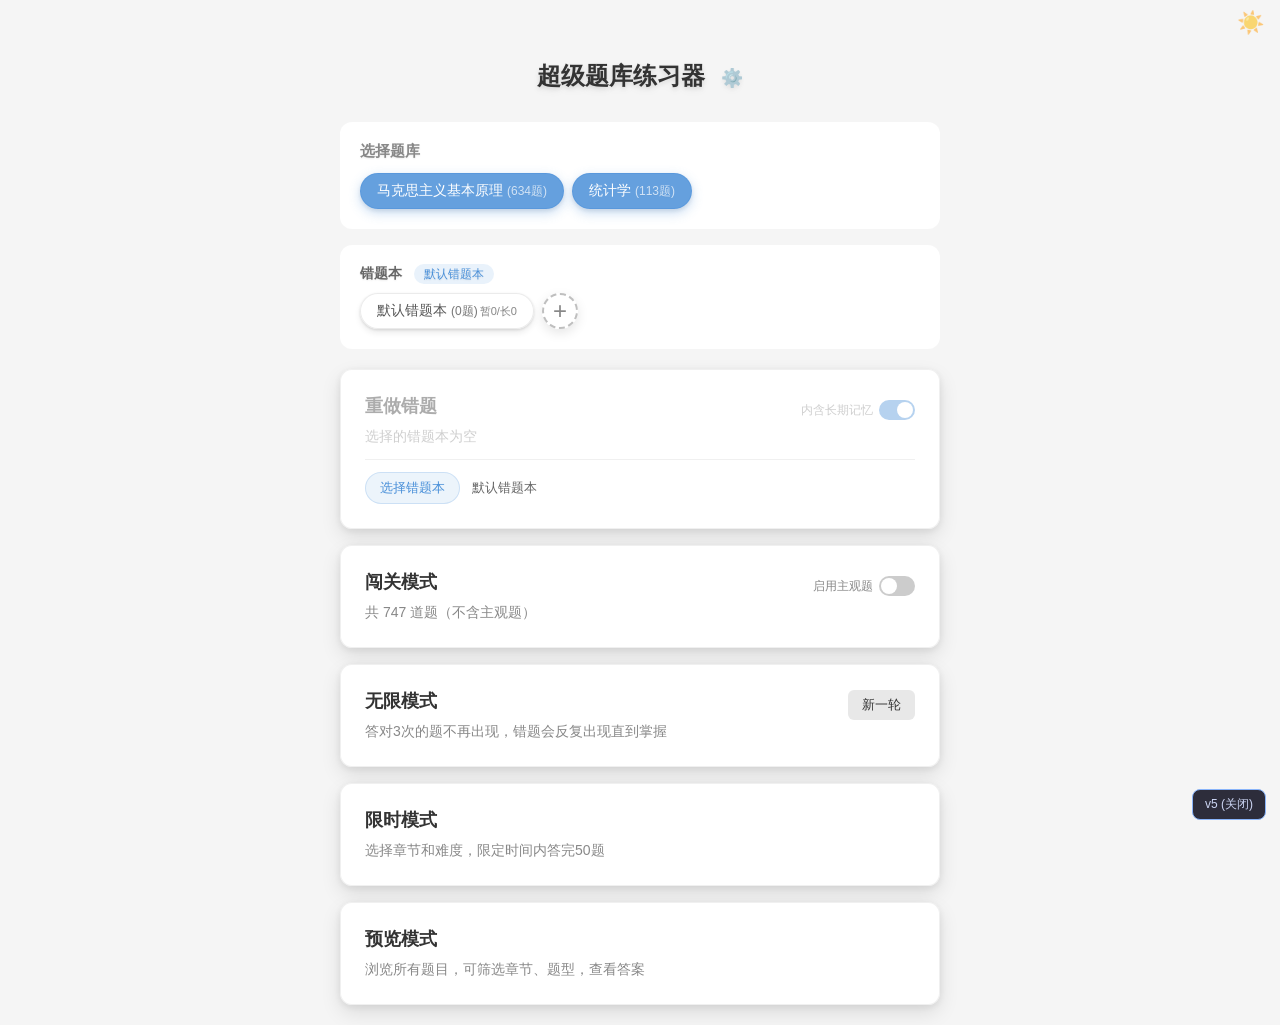
==== commit 48e48ae6: "refactor: 重构项目资源与代码结构 - 将根目录的音频文件移动到assets/sounds/目录 - 调整app.js中的音频文件引用路径 - 将根目录的工具脚本移动到scripts/目录 -" ====
--- a/index.html
+++ b/index.html
@@ -483,5 +483,7 @@
 <div id="debug-subradial" class="debug-subradial hidden"></div>
 
 <script src="app.js"></script>
+<script src="scripts/motion.js"></script>
+<script src="scripts/camera.js"></script>
 </body>
 </html>
--- a/style.css
+++ b/style.css
@@ -199,6 +199,10 @@
 .tf-btn { flex: 1; padding: 14px; border-radius: 8px; border: 1px solid #e0e0e0; cursor: pointer; font-size: 16px; text-align: center; transition: all .15s; user-select: none; }
 .tf-btn:hover { background: #f8f8f8; }
 .tf-btn.correct { border-color: #27ae60; background: #eafaf1; color: #1e8449; }
+/* 陀螺仪手势轮选高亮 */
+.option.motion-hover { border-color: #4a90d9; background: rgba(74,144,217,0.12); box-shadow: 0 0 0 2px rgba(74,144,217,0.3); }
+/* 摄像头手势高亮 */
+.option.camera-hover { border-color: #a6e3a1; background: rgba(166,227,161,0.15); box-shadow: 0 0 0 2px rgba(166,227,161,0.3); }
 .tf-btn.wrong { border-color: #e74c3c; background: #fdf0ef; color: #c0392b; }
 .tf-btn.disabled { pointer-events: none; }
 .answer-feedback { margin-top: 16px; padding: 12px 16px; border-radius: 8px; font-size: 14px; display: none; }
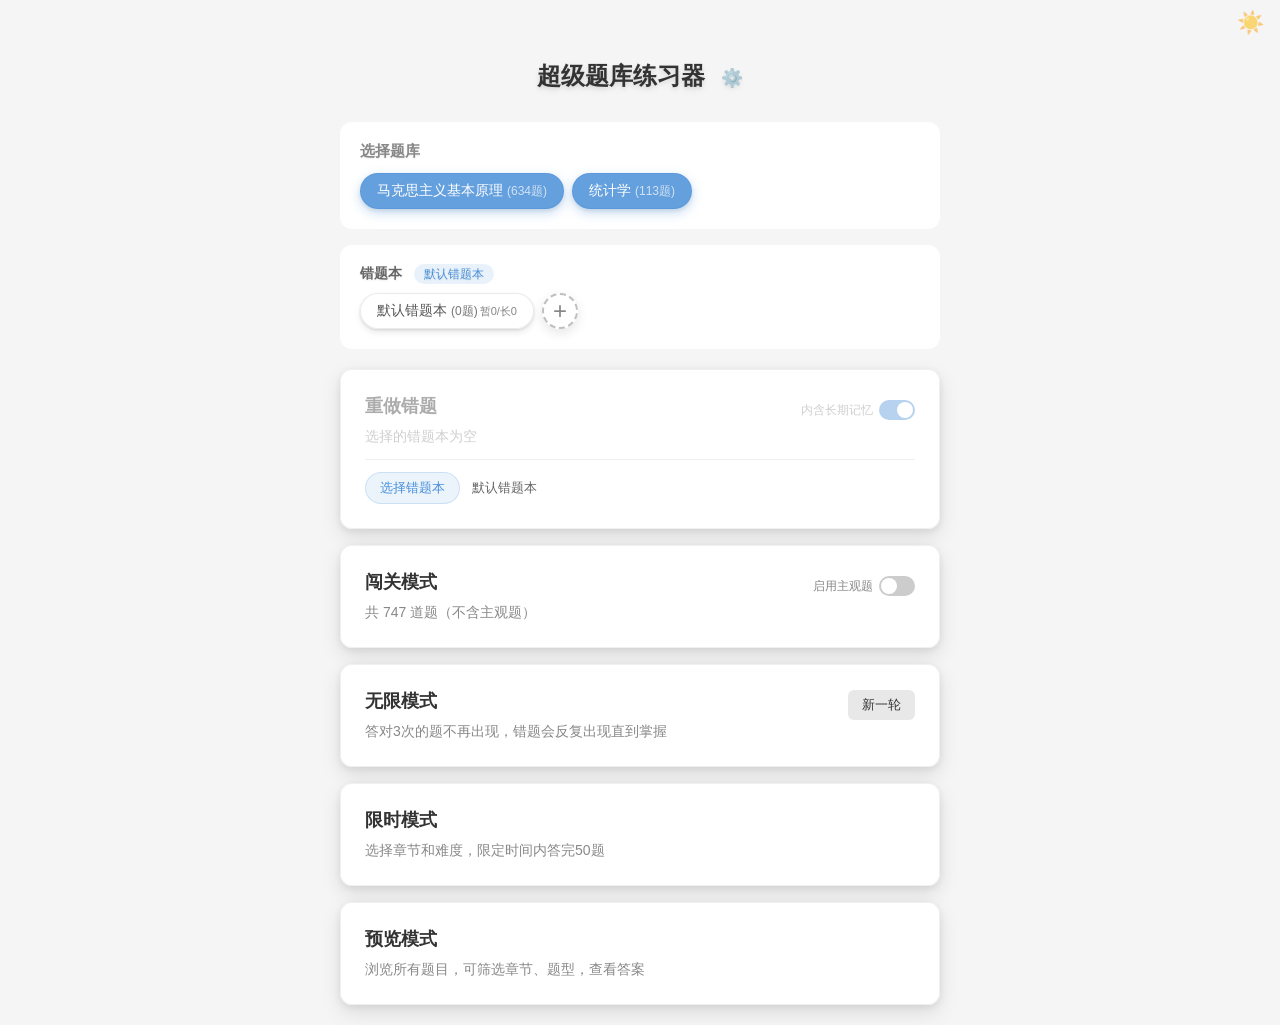
==== commit 9107ca3e: "feat: add top wrong question filter toggle 新增错题TOP筛选功能，添加开关控件与筛选逻辑，保存筛选状态到本地存储，预览标题同步显示当前模式" ====
--- a/index.html
+++ b/index.html
@@ -226,6 +226,10 @@
         <span class="cylinder-label">滚轮</span>
         <label class="toggle-switch"><input type="checkbox" id="cylinder-toggle" onchange="toggleCylinderMode(this.checked)"><span class="toggle-slider"></span></label>
       </div>
+      <div class="topwrong-toggle-row" id="topwrong-toggle-row">
+        <span class="topwrong-label">错题TOP</span>
+        <label class="toggle-switch"><input type="checkbox" id="topwrong-toggle" onchange="toggleTopWrongFilter(this.checked)"><span class="toggle-slider"></span></label>
+      </div>
       <span class="preview-view-toggle" id="preview-view-toggle" onclick="togglePreviewView()" title="切换视图">☰</span>
     </div>
   </div>
--- a/style.css
+++ b/style.css
@@ -696,6 +696,8 @@
 /* Cylinder mode */
 .cylinder-toggle-row { display: flex; align-items: center; gap: 4px; }
 .cylinder-label { font-size: 12px; color: #888; }
+.topwrong-toggle-row { display: flex; align-items: center; gap: 4px; }
+.topwrong-label { font-size: 12px; color: #e74c3c; font-weight: 600; }
 .preview-list.cylinder-mode {
   gap: 20px !important;
   padding-top: 50vh;
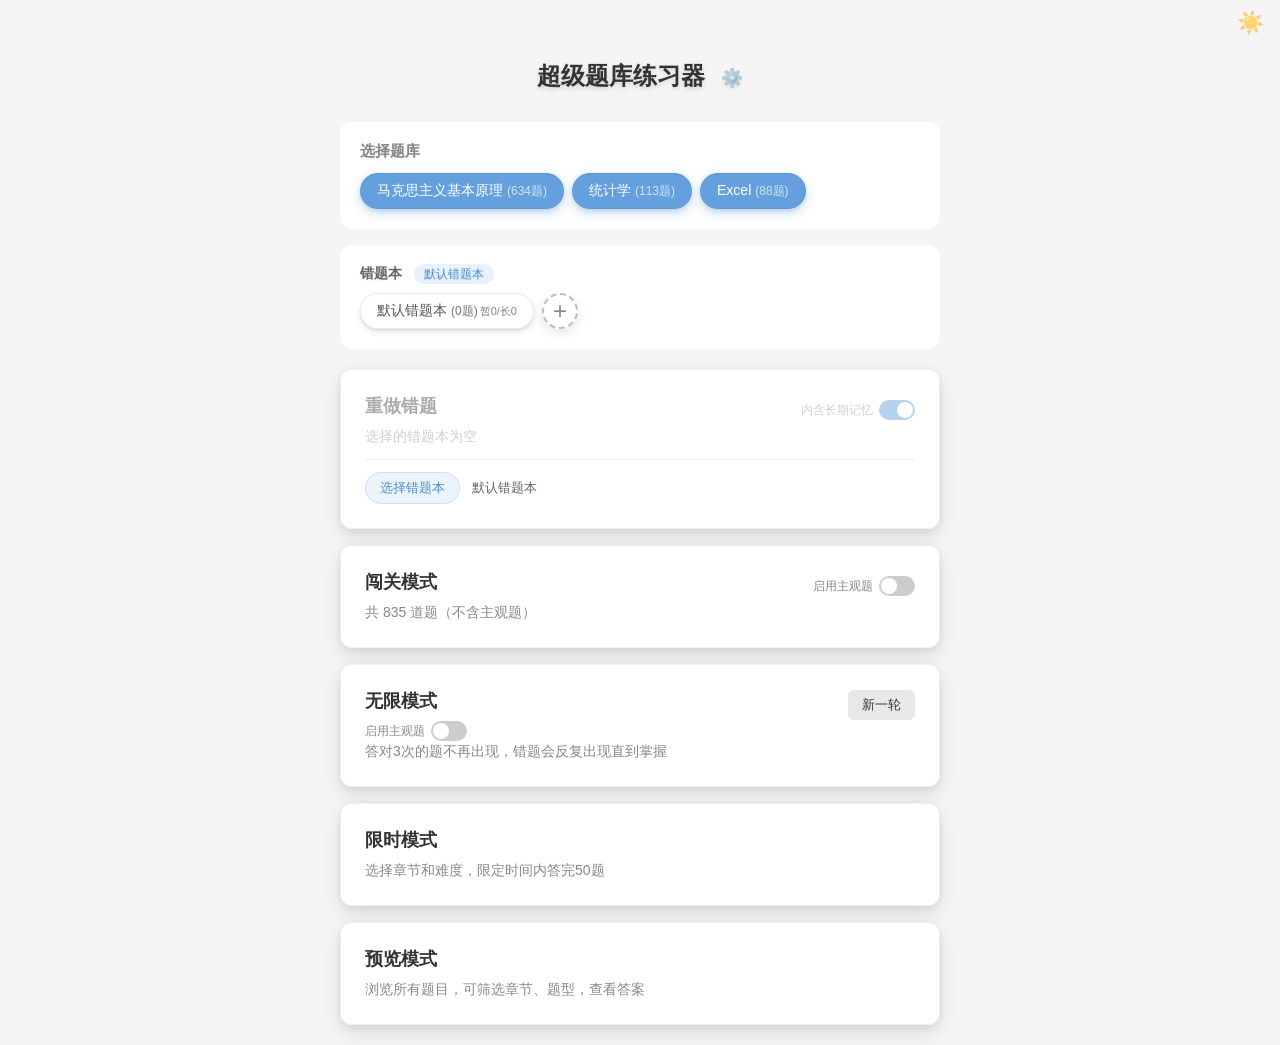
==== commit e5df35c6: "feat: 新增无限模式主观题开关与进度指示器 - 修复题库中的两处文字错误 - 新增无限模式主观题筛选开关并保存配置 - 增加三点进度指示器展示答题掌握进度 - 优化无限模式题目重排逻辑与错题跟踪 " ====
--- a/index.html
+++ b/index.html
@@ -59,7 +59,11 @@
           <h2>无限模式</h2>
           <button class="btn btn-secondary btn-inline" onclick="event.stopPropagation(); startInfinite(true)">新一轮</button>
         </div>
-        <p>答对3次的题不再出现，错题会反复出现直到掌握</p>
+        <div class="toggle-row" onclick="event.stopPropagation()">
+          <span class="toggle-label">启用主观题</span>
+          <label class="toggle-switch"><input type="checkbox" id="infinite-include-subjective" onchange="updateInfiniteCardText()"><span class="toggle-slider"></span></label>
+        </div>
+        <p id="infinite-card-desc">答对3次的题不再出现，错题会反复出现直到掌握</p>
       </div>
       <div class="mode-card" onclick="showTimedConfig()">
         <h2>限时模式</h2>
@@ -173,6 +177,7 @@
     <span id="gear-btn" class="gear-icon hidden" onclick="toggleSettings()">&#9881;</span>
   </div>
   <div class="quiz-card">
+    <div class="infinite-dots" id="infinite-dots"></div>
     <div class="question-meta" id="question-meta"></div>
     <div class="question-text" id="question-text"></div>
     <div id="options-area"></div>
--- a/style.css
+++ b/style.css
@@ -167,6 +167,55 @@
 @keyframes purpleBlink {
   0%, 100% { box-shadow: 0 0 6px 1px rgba(138, 43, 226, 0.20), 0 0 12px 3px rgba(138, 43, 226, 0.10); }
   50%      { box-shadow: 0 0 16px 5px rgba(138, 43, 226, 0.55), 0 0 32px 10px rgba(138, 43, 226, 0.30); }
+}
+
+/* 无限模式三点进度指示器 */
+.infinite-dots {
+  display: flex;
+  justify-content: center;
+  gap: 8px;
+  margin-bottom: 10px;
+  min-height: 12px;
+}
+.inf-dot {
+  width: 10px;
+  height: 10px;
+  border-radius: 50%;
+  background: #ddd;
+  transition: background 0.3s, transform 0.3s;
+}
+.inf-dot.filled {
+  background: #2ecc71;
+}
+.infinite-dots.mastered .inf-dot {
+  animation: dotMastered 0.6s ease forwards;
+}
+.infinite-dots.mastered .inf-dot:nth-child(1) { animation-delay: 0s; }
+.infinite-dots.mastered .inf-dot:nth-child(2) { animation-delay: 0.15s; }
+.infinite-dots.mastered .inf-dot:nth-child(3) { animation-delay: 0.3s; }
+@keyframes dotMastered {
+  0% { transform: scale(1); opacity: 1; }
+  50% { transform: scale(1.5); background: #2ecc71; }
+  100% { transform: scale(0); opacity: 0; }
+}
+[data-theme="dark"] .inf-dot { background: #555; }
+[data-theme="dark"] .inf-dot.filled { background: #fff; }
+[data-theme="dark"] .inf-dot.wrong { background: #ff6b6b; }
+[data-theme="dark"] .infinite-dots.mastered .inf-dot { background: #fff; }
+
+/* 红点：连错指示 */
+.inf-dot.wrong {
+  background: #e74c3c;
+}
+/* 长期记忆：紫红光交替闪烁 */
+.quiz-card.long-memory-glow {
+  animation: longMemoryBlink 1s ease-in-out infinite;
+}
+@keyframes longMemoryBlink {
+  0%, 100% { box-shadow: 0 0 6px 1px rgba(138, 43, 226, 0.20), 0 0 12px 3px rgba(138, 43, 226, 0.10); border-color: rgba(138, 43, 226, 0.30); }
+  25%      { box-shadow: 0 0 16px 5px rgba(138, 43, 226, 0.55), 0 0 32px 10px rgba(138, 43, 226, 0.30); }
+  50%      { box-shadow: 0 0 6px 1px rgba(231, 76, 60, 0.20), 0 0 12px 3px rgba(231, 76, 60, 0.10); border-color: rgba(231, 76, 60, 0.30); }
+  75%      { box-shadow: 0 0 16px 5px rgba(231, 76, 60, 0.55), 0 0 32px 10px rgba(231, 76, 60, 0.30); }
 }
 
 /* Perfect effect */
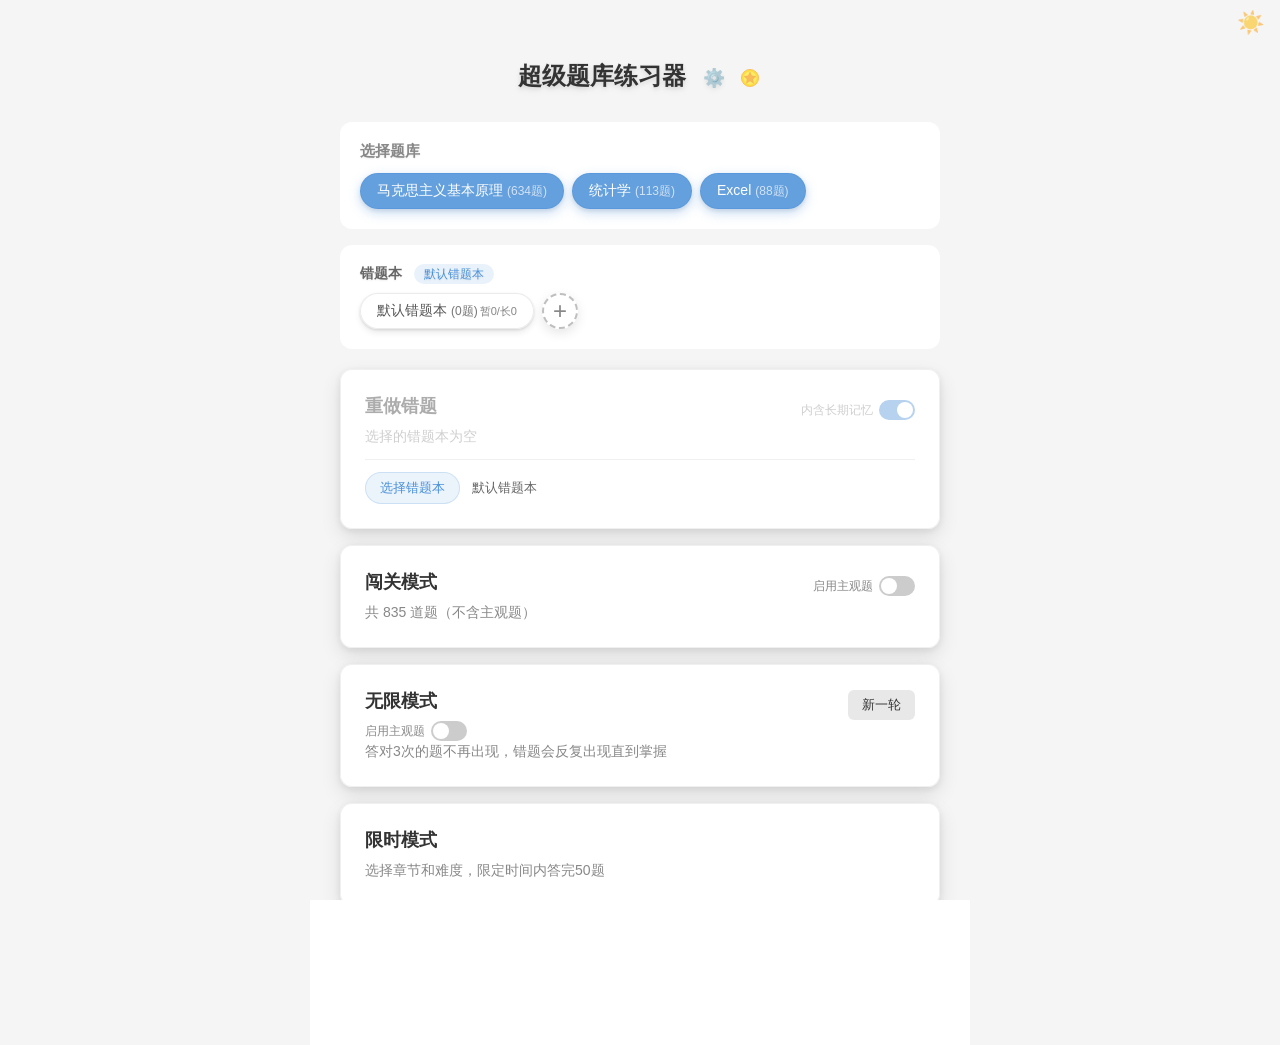
==== commit 5efbd835: "feat: 新增连击荣誉系统与音效支持 新增了完整的连击显示、荣誉殿堂功能，添加了多档连击音效文件支持，更新文档说明" ====
--- a/index.html
+++ b/index.html
@@ -1,498 +1,531 @@
-<!DOCTYPE html>
-<html lang="zh-CN">
-<head>
-<meta charset="UTF-8">
-<meta name="viewport" content="width=device-width, initial-scale=1.0">
-<title>超级题库练习器</title>
-<link rel="icon" type="image/svg+xml" href="favicon.svg">
-<link rel="stylesheet" href="style.css">
-</head>
-<body>
-<div class="container">
-  <div class="theme-toggle" id="theme-toggle" onclick="toggleTheme()">☀️</div>
-
-<!-- Home -->
-<div id="page-home">
-  <div class="home-title">
-    超级题库练习器
-    <span class="combo-gear-btn" id="combo-gear-btn" onclick="onComboGearClick()" title="连击设置">⚙️</span>
-  </div>
-  <div id="source-area">
-    <div class="loading">正在加载题库中...</div>
-  </div>
-  <div id="wrongbook-area" class="hidden">
-    <div class="source-section">
-      <h3>错题本 <span class="wb-default-badge-home" id="wb-default-badge-home" onclick="showDefaultWBSelectorHome()">默认错题本</span></h3>
-      <div class="source-chips" id="wrongbook-chips">
-        <!-- 动态渲染错题本列表 -->
-      </div>
-    </div>
-  </div>
-  <div id="mode-area" class="hidden">
-    <div class="mode-cards">
-      <div class="mode-card" id="card-wrongbook" onclick="startWrongBook()">
-        <div class="mode-card-row">
-          <h2>重做错题</h2>
-          <div class="toggle-row" onclick="event.stopPropagation()">
-            <span class="toggle-label">内含长期记忆</span>
-            <label class="toggle-switch"><input type="checkbox" id="wb-include-long" checked onchange="updateWrongBookCardText()"><span class="toggle-slider"></span></label>
-          </div>
-        </div>
-        <p id="wb-card-desc">从错题本中抽取题目重做</p>
-        <div class="wb-select-row" onclick="event.stopPropagation()">
-          <span class="wb-select-btn" onclick="showSelectWBForRedo()">选择错题本</span>
-          <span class="wb-selected-name" id="wb-selected-name">默认错题本</span>
-        </div>
-      </div>
-      <div class="mode-card" id="card-challenge" onclick="showChallengeConfig()">
-        <div class="mode-card-row">
-          <h2>闯关模式</h2>
-          <div class="toggle-row" onclick="event.stopPropagation()">
-            <span class="toggle-label">启用主观题</span>
-            <label class="toggle-switch"><input type="checkbox" id="challenge-include-subjective" onchange="updateChallengeCardText()"><span class="toggle-slider"></span></label>
-          </div>
-        </div>
-        <p id="challenge-card-desc">自定义胜利/失败条件，挑战极限</p>
-      </div>
-      <div class="mode-card" onclick="startInfinite()">
-        <div class="mode-card-row">
-          <h2>无限模式</h2>
-          <button class="btn btn-secondary btn-inline" onclick="event.stopPropagation(); startInfinite(true)">新一轮</button>
-        </div>
-        <div class="toggle-row" onclick="event.stopPropagation()">
-          <span class="toggle-label">启用主观题</span>
-          <label class="toggle-switch"><input type="checkbox" id="infinite-include-subjective" onchange="updateInfiniteCardText()"><span class="toggle-slider"></span></label>
-        </div>
-        <p id="infinite-card-desc">答对3次的题不再出现，错题会反复出现直到掌握</p>
-      </div>
-      <div class="mode-card" onclick="showTimedConfig()">
-        <h2>限时模式</h2>
-        <p>选择章节和难度，限定时间内答完50题</p>
-      </div>
-      <div class="mode-card" onclick="showPreviewConfig()">
-        <h2>预览模式</h2>
-        <p>浏览所有题目，可筛选章节、题型，查看答案</p>
-      </div>
-    </div>
-  </div>
-</div>
-
-<!-- Timed Config -->
-<div id="page-config" class="hidden">
-  <div class="page-top-bar">
-    <span class="quiz-back-btn" onclick="showHome()">← 返回</span>
-  </div>
-  <div class="config-section" id="config-chapter-section">
-    <h3>选择章节</h3>
-    <div class="chip-group" id="chapter-chips"></div>
-    <div class="chapter-hint" id="chapter-hint">请先选择章节</div>
-  </div>
-  <div class="config-section hidden config-section-locked" id="config-difficulty-section">
-    <h3>选择难度</h3>
-    <div class="chip-group" id="difficulty-chips"></div>
-  </div>
-  <div class="config-section hidden config-section-locked" id="config-type-section">
-    <h3>选择题型</h3>
-    <div class="chip-group" id="type-chips"></div>
-  </div>
-  <div class="config-section">
-    <h3>答题时间（分钟）</h3>
-    <input type="number" id="timed-minutes" min="1" max="300" step="1" value="10"
-           style="padding:8px 12px;font-size:16px;border:1px solid #ddd;border-radius:8px;width:120px;text-align:center;">
-  </div>
-  <div class="btn-row">
-    <button class="btn btn-primary" id="btn-start-timed" onclick="startTimed()">开始</button>
-  </div>
-</div>
-
-<!-- Challenge Config -->
-<div id="page-challenge-config" class="hidden">
-  <div class="page-top-bar">
-    <span class="quiz-back-btn" onclick="showHome()">← 返回</span>
-  </div>
-  <div class="config-section">
-    <h3>失败条件</h3>
-    <div class="config-row">
-      <label>错误数达到：</label>
-      <input type="number" id="challenge-wrong-limit" min="1" max="9999" step="1" value="50"
-             style="padding:8px 12px;font-size:16px;border:1px solid #ddd;border-radius:8px;width:120px;text-align:center;">
-      <span style="color:#888;font-size:14px">（默认 50）</span>
-    </div>
-  </div>
-  <div class="config-section">
-    <h3>胜利条件</h3>
-    <div class="config-row">
-      <label>答对达到：</label>
-      <input type="number" id="challenge-correct-target" min="1" max="99999" step="1" value="160"
-             style="padding:8px 12px;font-size:16px;border:1px solid #ddd;border-radius:8px;width:120px;text-align:center;">
-      <span style="color:#888;font-size:14px">（需同时小于失败错误数）</span>
-    </div>
-  </div>
-  <div class="config-section">
-    <h3>默认设置</h3>
-    <div class="config-toggle-row">
-      <label class="toggle-switch">
-        <input type="checkbox" id="challenge-use-timer" checked onchange="onChallengeTimerToggle()">
-        <span class="toggle-slider"></span>
-      </label>
-      <span>启用每题倒计时</span>
-      <input type="number" id="challenge-timer-seconds" min="5" max="600" step="5" value="30"
-             style="padding:6px 10px;font-size:14px;border:1px solid #ddd;border-radius:6px;width:90px;text-align:center;margin-left:8px;">
-      <span style="color:#888;font-size:14px">秒</span>
-    </div>
-    <div class="config-toggle-row">
-      <label class="toggle-switch">
-        <input type="checkbox" id="challenge-red-effect" checked>
-        <span class="toggle-slider"></span>
-      </label>
-      <span>倒计时特效：剩余 5 秒时全屏变红</span>
-    </div>
-    <div class="config-toggle-row">
-      <label class="toggle-switch">
-        <input type="checkbox" id="challenge-shake">
-        <span class="toggle-slider"></span>
-      </label>
-      <span>倒计时选项抖动：剩余 5 秒时所有选项抖动并微微缩放</span>
-    </div>
-    <div class="config-toggle-row">
-      <label class="toggle-switch">
-        <input type="checkbox" id="challenge-show-note">
-        <span class="toggle-slider"></span>
-      </label>
-      <span>显示只读备注：错题本中对该题记了备注时，答题后显示并可点击展开</span>
-    </div>
-  </div>
-  <div class="btn-row">
-    <button class="btn btn-primary" onclick="startChallenge()">开始闯关</button>
-  </div>
-</div>
-
-<!-- Quiz -->
-<div id="page-quiz" class="hidden">
-  <div id="timer-red-overlay"></div>
-  <div class="quiz-top-bar">
-    <span class="quiz-back-btn" onclick="quitQuiz()">&larr; 退出</span>
-    <span id="quiz-info"></span>
-    <span id="quiz-timer" class="timer hidden"></span>
-    <span id="gear-btn" class="gear-icon hidden" onclick="toggleSettings()">&#9881;</span>
-  </div>
-  <div class="quiz-card">
-    <div class="infinite-dots" id="infinite-dots"></div>
-    <div class="question-meta" id="question-meta"></div>
-    <div class="question-text" id="question-text"></div>
-    <div id="options-area"></div>
-    <div class="answer-feedback" id="answer-feedback"></div>
-    <div class="readonly-note hidden" id="readonly-note">
-      <div class="readonly-note-toggle" onclick="toggleReadonlyNote()">
-        <span class="readonly-note-icon">📝</span>
-        <span>查看备注</span>
-        <span class="readonly-note-arrow">▼</span>
-      </div>
-      <div class="readonly-note-content" id="readonly-note-content"></div>
-    </div>
-    <div class="note-panel hidden" id="note-panel">
-      <div class="note-panel-row">
-        <div class="note-category" id="note-category"></div>
-      </div>
-      <textarea id="note-input" class="note-input" placeholder="写备注..." oninput="saveNote()"></textarea>
-    </div>
-  </div>
-</div>
-
-<!-- Preview Config -->
-<div id="page-preview-config" class="hidden">
-  <div class="page-top-bar">
-    <span class="quiz-back-btn" onclick="showHome()">← 返回</span>
-  </div>
-  <div class="config-section" id="preview-chapter-section">
-    <h3>选择章节</h3>
-    <div class="chip-group" id="preview-chapter-chips"></div>
-  </div>
-  <div class="config-section hidden config-section-locked" id="preview-type-section">
-    <h3>选择题型</h3>
-    <div class="chip-group" id="preview-type-chips"></div>
-  </div>
-  <div class="config-section" id="preview-count-section">
-    <h3>筛选结果：<span id="preview-count">0</span> 题</h3>
-  </div>
-  <div class="btn-row">
-    <button class="btn btn-primary" id="btn-start-preview" onclick="startPreview()">开始浏览</button>
-  </div>
-</div>
-
-<!-- Preview Browse -->
-<div id="page-preview" class="hidden">
-  <div class="preview-header">
-    <span class="preview-back-btn" onclick="showPreviewConfig()">&larr;</span>
-    <div class="preview-header-right">
-      <span id="preview-info"></span>
-      <span id="preview-counter" style="color:#888;font-size:14px"></span>
-      <div class="cylinder-toggle-row hidden" id="cylinder-toggle-row">
-        <span class="cylinder-label">滚轮</span>
-        <label class="toggle-switch"><input type="checkbox" id="cylinder-toggle" onchange="toggleCylinderMode(this.checked)"><span class="toggle-slider"></span></label>
-      </div>
-      <div class="topwrong-toggle-row" id="topwrong-toggle-row">
-        <span class="topwrong-label">错题TOP</span>
-        <label class="toggle-switch"><input type="checkbox" id="topwrong-toggle" onchange="toggleTopWrongFilter(this.checked)"><span class="toggle-slider"></span></label>
-      </div>
-      <span class="preview-view-toggle" id="preview-view-toggle" onclick="togglePreviewView()" title="切换视图">☰</span>
-    </div>
-  </div>
-  <div class="preview-card" id="preview-card"></div>
-  <div class="preview-list hidden" id="preview-list"></div>
-  <div class="btn-row preview-nav" id="preview-card-nav">
-    <button class="btn btn-secondary" id="btn-preview-prev" onclick="previewPrev()">上一题</button>
-    <button class="btn btn-primary" id="btn-preview-next" onclick="previewNext()">下一题</button>
-  </div>
-</div>
-
-<!-- Settings Panel (overlay) -->
-<div id="settings-panel" class="settings-overlay hidden">
-  <div class="settings-card">
-    <div class="settings-header">
-      <h3>设置</h3>
-      <span class="settings-close" onclick="toggleSettings()">&times;</span>
-    </div>
-    <div class="settings-body">
-      <div class="settings-section">
-        <h4>自定义难度</h4>
-        <p class="settings-hint">为没有难度标记的题目设置难度</p>
-        <div class="chip-group" id="settings-difficulty-chips"></div>
-      </div>
-      <div class="settings-section">
-        <h4>进度管理</h4>
-        <div class="btn-row" style="margin-top:8px">
-          <button class="btn btn-primary" onclick="exportProgress()">导出进度</button>
-          <button class="btn btn-secondary" onclick="document.getElementById('import-file').click()">导入进度</button>
-          <input type="file" id="import-file" accept=".json" class="hidden" onchange="importProgress(event)">
-        </div>
-      </div>
-      <div class="settings-section">
-        <button class="btn btn-danger" onclick="resetProgress()">重置进度</button>
-      </div>
-    </div>
-  </div>
-</div>
-
-<!-- Result -->
-<div id="page-result" class="hidden">
-  <div class="page-top-bar">
-    <span class="quiz-back-btn" onclick="showHome()">← 返回首页</span>
-  </div>
-  <div class="result-card">
-    <h2 id="result-title"></h2>
-    <div class="result-stats" id="result-stats"></div>
-  </div>
-  <div id="wrong-summary" class="hidden">
-    <div class="wrong-summary-header" onclick="toggleWrongSummary()">
-      <h3>错题列表</h3><span id="wrong-summary-toggle">&#9660;</span>
-    </div>
-    <div id="wrong-summary-list"></div>
-  </div>
-</div>
-
-<!-- Custom Prompt Dialog -->
-<div id="custom-prompt-overlay" class="custom-prompt-overlay hidden">
-  <div class="custom-prompt-dialog">
-    <h4 id="custom-prompt-title">请输入</h4>
-    <input type="text" id="custom-prompt-input" placeholder="">
-    <div class="custom-prompt-buttons">
-      <button class="btn btn-secondary" onclick="closeCustomPrompt(false)">关闭</button>
-      <button class="btn btn-primary" onclick="closeCustomPrompt(true)">确定</button>
-    </div>
-  </div>
-</div>
-
-<!-- Move To Dialog -->
-<div id="move-to-overlay" class="move-to-overlay hidden">
-  <div class="move-to-dialog">
-    <h4>移动到</h4>
-    <div class="move-to-list" id="move-to-list"></div>
-    <div class="move-to-buttons">
-      <button class="btn btn-secondary" onclick="closeMoveToDialog()">关闭</button>
-    </div>
-  </div>
-</div>
-
-<!-- Default Wrong Book Selector -->
-<div id="default-wb-overlay" class="default-wb-overlay hidden">
-  <div class="default-wb-dialog">
-    <h4>选择默认错题本</h4>
-    <div class="default-wb-list" id="default-wb-list"></div>
-    <div class="default-wb-buttons">
-      <button class="btn btn-secondary" onclick="closeDefaultWBSelector()">关闭</button>
-    </div>
-  </div>
-</div>
-
-<!-- Select Wrong Book for Redo -->
-<div id="select-wb-redo-overlay" class="select-wb-redo-overlay hidden">
-  <div class="select-wb-redo-dialog">
-    <h4>选择要重做的错题本</h4>
-    <div class="select-wb-redo-list" id="select-wb-redo-list"></div>
-    <div class="select-wb-redo-options">
-      <label class="select-wb-redo-checkbox">
-        <input type="checkbox" id="select-wb-redo-include-long" checked>
-        <span>包含长期记忆</span>
-      </label>
-    </div>
-    <div class="select-wb-redo-buttons">
-      <button class="btn btn-secondary" onclick="closeSelectWBForRedo()">关闭</button>
-      <button class="btn btn-primary" onclick="confirmSelectWBForRedo()">确定</button>
-    </div>
-  </div>
-</div>
-
-<!-- Wrong Book Browser -->
-<div id="page-wrongbook" class="hidden">
-  <div class="wb-sticky-header">
-    <div class="wb-header-top">
-      <span class="quiz-back-btn" onclick="showHome()">← 返回</span>
-      <div class="wb-global-tabs">
-        <span class="chip active" data-filter="all" onclick="setWbFilter(this)">全部</span>
-        <span class="chip" data-filter="analysis" onclick="setWbFilter(this)" title="分析"><span class="tab-text">分析</span><span class="tab-icon">◔</span></span>
-        <span class="chip" data-filter="stats" onclick="setWbFilter(this)" title="统计"><span class="tab-text">统计</span><span class="tab-icon">☑</span></span>
-      </div>
-      <span id="wb-counter"></span>
-    </div>
-    <div class="wb-header-bottom">
-      <div class="wb-title-row">
-        <span class="wb-next-btn" onclick="switchToNextWrongBook()" title="下一个错题本">→</span>
-        <h3 id="wb-current-name">错题本</h3>
-        <span class="wb-default-badge" id="wb-default-badge" onclick="showDefaultWBSelector()">默认</span>
-      </div>
-      <div class="wb-header-actions">
-        <span class="wb-action-btn" onclick="renameCurrentWrongBook()" title="重命名">✏️</span>
-        <span class="wb-action-btn" onclick="deleteCurrentWrongBook()" title="删除">🗑️</span>
-        <span class="wb-action-btn" onclick="clearCurrentWrongBook()" title="清空错题">🛑</span>
-      </div>
-    </div>
-  </div>
-  <div class="wb-content">
-    <div class="review-card" id="wb-card"></div>
-    <div class="review-card hidden" id="wb-analysis"></div>
-    <div class="review-card hidden" id="wb-stats"></div>
-  </div>
-</div>
-
-<!-- Wrong Review -->
-<div id="page-wrong-review" class="hidden">
-  <div class="page-top-bar">
-    <span class="quiz-back-btn" onclick="backToResult()">← 返回结果</span>
-    <span class="quiz-back-btn" onclick="showHome()">← 返回首页</span>
-  </div>
-  <div class="review-header">
-    <h3>错题回顾</h3>
-    <span id="review-counter"></span>
-  </div>
-  <div class="review-card" id="review-card"></div>
-  <div class="btn-row">
-    <button class="btn btn-secondary" id="btn-review-prev" onclick="reviewPrev()">上一题</button>
-    <button class="btn btn-primary" id="btn-review-add" onclick="toggleWrongBookReview()">加入错题本</button>
-    <button class="btn btn-primary" id="btn-review-next" onclick="reviewNext()">下一题</button>
-  </div>
-</div>
-</div>
-</div>
-
-<!-- Combo Settings Dialog -->
-<div id="combo-settings-overlay" class="combo-settings-overlay hidden">
-  <div class="combo-settings-dialog">
-    <div class="combo-settings-header">
-      <h4>连击设置</h4>
-      <span class="combo-settings-close" onclick="closeComboSettings()">&times;</span>
-    </div>
-    <div class="combo-settings-body">
-      <div class="combo-settings-row">
-        <label class="toggle-switch">
-          <input type="checkbox" id="combo-effects-toggle" checked onchange="saveComboSettings()">
-          <span class="toggle-slider"></span>
-        </label>
-        <span>启用连击特效</span>
-      </div>
-      <div class="combo-settings-row">
-        <label class="toggle-switch">
-          <input type="checkbox" id="combo-sound-toggle" checked onchange="saveComboSettings()">
-          <span class="toggle-slider"></span>
-        </label>
-        <span>启用连击音效</span>
-      </div>
-      <div class="combo-settings-hint">（全局通用）</div>
-    </div>
-  </div>
-</div>
-
-<!-- Debug Panel（隐藏触发，默认关闭） -->
-<div id="debug-panel" class="debug-panel hidden">
-  <div class="debug-panel-header" id="debug-panel-header">
-    <span class="debug-panel-title">调试工具</span>
-    <div class="debug-panel-controls">
-      <label class="debug-toggle-switch">
-        <input type="checkbox" id="debug-enable-toggle" onchange="toggleDebugEnabled(this.checked)">
-        <span class="debug-toggle-slider"></span>
-      </label>
-      <span class="debug-panel-close" onclick="closeDebugPanel()">&times;</span>
-    </div>
-  </div>
-  <div class="debug-panel-body" id="debug-panel-body">
-    <!-- 连击特效/音效（内嵌，无需跳转） -->
-    <div class="debug-row">
-      <div class="debug-row-label">连击特效</div>
-      <label class="debug-toggle-switch">
-        <input type="checkbox" id="debug-inline-effects" onchange="debugToggleInlineEffects(this.checked)">
-        <span class="debug-toggle-slider"></span>
-      </label>
-    </div>
-    <div class="debug-row">
-      <div class="debug-row-label">连击音效</div>
-      <label class="debug-toggle-switch">
-        <input type="checkbox" id="debug-inline-sound" onchange="debugToggleInlineSound(this.checked)">
-        <span class="debug-toggle-slider"></span>
-      </label>
-    </div>
-    <div class="debug-sep"></div>
-    <!-- 赋予已正确/已错误 -->
-    <div class="debug-row">
-      <div class="debug-row-label">赋予已正确</div>
-      <input type="number" id="debug-add-correct" value="1" min="-99" max="99" class="debug-input-num">
-      <button class="debug-btn" onclick="debugAddCorrect()">应用</button>
-    </div>
-    <div class="debug-row">
-      <div class="debug-row-label">赋予已错误</div>
-      <input type="number" id="debug-add-wrong" value="1" min="-99" max="99" class="debug-input-num">
-      <button class="debug-btn" onclick="debugAddWrong()">应用</button>
-    </div>
-    <!-- 调出错题 -->
-    <div class="debug-row">
-      <div class="debug-row-label">调出错题为</div>
-      <select id="debug-wrong-select" class="debug-select debug-select-wide"></select>
-      <button class="debug-btn" onclick="debugSummonWrong()">调出</button>
-    </div>
-    <!-- 暂停计时 -->
-    <div class="debug-row">
-      <div class="debug-row-label">暂停计时</div>
-      <label class="debug-toggle-switch">
-        <input type="checkbox" id="debug-pause-timer" onchange="debugTogglePauseTimer(this.checked)">
-        <span class="debug-toggle-slider"></span>
-      </label>
-    </div>
-    <!-- 显示答案 -->
-    <div class="debug-row">
-      <button class="debug-btn debug-btn-wide" onclick="debugShowAnswer()">显示该题目的答案（不提交）</button>
-    </div>
-    <div class="debug-answer-box hidden" id="debug-answer-box"></div>
-  </div>
-</div>
-
-<!-- Debug 浮动小球（仅 480px 以下显示，替代面板） -->
-<div id="debug-ball" class="debug-ball hidden">
-  <div class="debug-ball-inner" id="debug-ball-inner">🐛</div>
-</div>
-<div id="debug-radial" class="debug-radial hidden"></div>
-<div id="debug-subradial" class="debug-subradial hidden"></div>
-
-<script src="app.js"></script>
+<!DOCTYPE html>
+<html lang="zh-CN">
+<head>
+<meta charset="UTF-8">
+<meta name="viewport" content="width=device-width, initial-scale=1.0">
+<title>超级题库练习器</title>
+<link rel="icon" type="image/svg+xml" href="favicon.svg">
+<link rel="stylesheet" href="style.css">
+</head>
+<body>
+<div class="container">
+  <div class="theme-toggle" id="theme-toggle" onclick="toggleTheme()">☀️</div>
+
+<!-- Home -->
+<div id="page-home">
+  <div class="home-title">
+    超级题库练习器
+    <span class="combo-gear-btn" id="combo-gear-btn" onclick="onComboGearClick()" title="连击设置">⚙️</span>
+    <span class="honor-btn" onclick="onHonorClick()" title="荣誉殿堂">
+      <svg viewBox="0 0 28 28" width="24" height="24">
+        <!-- 外圈 -->
+        <circle cx="14" cy="14" r="10" fill="#ffd700" stroke="#f9a825" stroke-width="1"/>
+        <!-- 内圈 -->
+        <circle cx="14" cy="14" r="7.5" fill="#ffeb3b" stroke="#fdd835" stroke-width=".5"/>
+        <!-- 五角星 -->
+        <path d="M14 7l2.2 4.4 4.8.7-3.5 3.4.8 4.8L14 17.5l-4.3 2.8.8-4.8L7 12.1l4.8-.7z" fill="#f9a825" stroke="#f57f17" stroke-width=".3"/>
+      </svg>
+    </span>
+  </div>
+  <div id="source-area">
+    <div class="loading">正在加载题库中...</div>
+  </div>
+  <div id="wrongbook-area" class="hidden">
+    <div class="source-section">
+      <h3>错题本 <span class="wb-default-badge-home" id="wb-default-badge-home" onclick="showDefaultWBSelectorHome()">默认错题本</span></h3>
+      <div class="source-chips" id="wrongbook-chips">
+        <!-- 动态渲染错题本列表 -->
+      </div>
+    </div>
+  </div>
+  <div id="mode-area" class="hidden">
+    <div class="mode-cards">
+      <div class="mode-card" id="card-wrongbook" onclick="startWrongBook()">
+        <div class="mode-card-row">
+          <h2>重做错题</h2>
+          <div class="toggle-row" onclick="event.stopPropagation()">
+            <span class="toggle-label">内含长期记忆</span>
+            <label class="toggle-switch"><input type="checkbox" id="wb-include-long" checked onchange="updateWrongBookCardText()"><span class="toggle-slider"></span></label>
+          </div>
+        </div>
+        <p id="wb-card-desc">从错题本中抽取题目重做</p>
+        <div class="wb-select-row" onclick="event.stopPropagation()">
+          <span class="wb-select-btn" onclick="showSelectWBForRedo()">选择错题本</span>
+          <span class="wb-selected-name" id="wb-selected-name">默认错题本</span>
+        </div>
+      </div>
+      <div class="mode-card" id="card-challenge" onclick="showChallengeConfig()">
+        <div class="mode-card-row">
+          <h2>闯关模式</h2>
+          <div class="toggle-row" onclick="event.stopPropagation()">
+            <span class="toggle-label">启用主观题</span>
+            <label class="toggle-switch"><input type="checkbox" id="challenge-include-subjective" onchange="updateChallengeCardText()"><span class="toggle-slider"></span></label>
+          </div>
+        </div>
+        <p id="challenge-card-desc">自定义胜利/失败条件，挑战极限</p>
+      </div>
+      <div class="mode-card" onclick="startInfinite()">
+        <div class="mode-card-row">
+          <h2>无限模式</h2>
+          <button class="btn btn-secondary btn-inline" onclick="event.stopPropagation(); startInfinite(true)">新一轮</button>
+        </div>
+        <div class="toggle-row" onclick="event.stopPropagation()">
+          <span class="toggle-label">启用主观题</span>
+          <label class="toggle-switch"><input type="checkbox" id="infinite-include-subjective" onchange="updateInfiniteCardText()"><span class="toggle-slider"></span></label>
+        </div>
+        <p id="infinite-card-desc">答对3次的题不再出现，错题会反复出现直到掌握</p>
+      </div>
+      <div class="mode-card" onclick="showTimedConfig()">
+        <h2>限时模式</h2>
+        <p>选择章节和难度，限定时间内答完50题</p>
+      </div>
+      <div class="mode-card" onclick="showPreviewConfig()">
+        <h2>预览模式</h2>
+        <p>浏览所有题目，可筛选章节、题型，查看答案</p>
+      </div>
+    </div>
+  </div>
+</div>
+
+<!-- Timed Config -->
+<div id="page-config" class="hidden">
+  <div class="page-top-bar">
+    <span class="quiz-back-btn" onclick="showHome()">← 返回</span>
+  </div>
+  <div class="config-section" id="config-chapter-section">
+    <h3>选择章节</h3>
+    <div class="chip-group" id="chapter-chips"></div>
+    <div class="chapter-hint" id="chapter-hint">请先选择章节</div>
+  </div>
+  <div class="config-section hidden config-section-locked" id="config-difficulty-section">
+    <h3>选择难度</h3>
+    <div class="chip-group" id="difficulty-chips"></div>
+  </div>
+  <div class="config-section hidden config-section-locked" id="config-type-section">
+    <h3>选择题型</h3>
+    <div class="chip-group" id="type-chips"></div>
+  </div>
+  <div class="config-section">
+    <h3>答题时间（分钟）</h3>
+    <input type="number" id="timed-minutes" min="1" max="300" step="1" value="10"
+           style="padding:8px 12px;font-size:16px;border:1px solid #ddd;border-radius:8px;width:120px;text-align:center;">
+  </div>
+  <div class="btn-row">
+    <button class="btn btn-primary" id="btn-start-timed" onclick="startTimed()">开始</button>
+  </div>
+</div>
+
+<!-- Challenge Config -->
+<div id="page-challenge-config" class="hidden">
+  <div class="page-top-bar">
+    <span class="quiz-back-btn" onclick="showHome()">← 返回</span>
+  </div>
+  <div class="config-section">
+    <h3>失败条件</h3>
+    <div class="config-row">
+      <label>错误数达到：</label>
+      <input type="number" id="challenge-wrong-limit" min="1" max="9999" step="1" value="50"
+             style="padding:8px 12px;font-size:16px;border:1px solid #ddd;border-radius:8px;width:120px;text-align:center;">
+      <span style="color:#888;font-size:14px">（默认 50）</span>
+    </div>
+  </div>
+  <div class="config-section">
+    <h3>胜利条件</h3>
+    <div class="config-row">
+      <label>答对达到：</label>
+      <input type="number" id="challenge-correct-target" min="1" max="99999" step="1" value="160"
+             style="padding:8px 12px;font-size:16px;border:1px solid #ddd;border-radius:8px;width:120px;text-align:center;">
+      <span style="color:#888;font-size:14px">（需同时小于失败错误数）</span>
+    </div>
+  </div>
+  <div class="config-section">
+    <h3>默认设置</h3>
+    <div class="config-toggle-row">
+      <label class="toggle-switch">
+        <input type="checkbox" id="challenge-use-timer" checked onchange="onChallengeTimerToggle()">
+        <span class="toggle-slider"></span>
+      </label>
+      <span>启用每题倒计时</span>
+      <input type="number" id="challenge-timer-seconds" min="5" max="600" step="5" value="30"
+             style="padding:6px 10px;font-size:14px;border:1px solid #ddd;border-radius:6px;width:90px;text-align:center;margin-left:8px;">
+      <span style="color:#888;font-size:14px">秒</span>
+    </div>
+    <div class="config-toggle-row">
+      <label class="toggle-switch">
+        <input type="checkbox" id="challenge-red-effect" checked>
+        <span class="toggle-slider"></span>
+      </label>
+      <span>倒计时特效：剩余 5 秒时全屏变红</span>
+    </div>
+    <div class="config-toggle-row">
+      <label class="toggle-switch">
+        <input type="checkbox" id="challenge-shake">
+        <span class="toggle-slider"></span>
+      </label>
+      <span>倒计时选项抖动：剩余 5 秒时所有选项抖动并微微缩放</span>
+    </div>
+    <div class="config-toggle-row">
+      <label class="toggle-switch">
+        <input type="checkbox" id="challenge-show-note">
+        <span class="toggle-slider"></span>
+      </label>
+      <span>显示只读备注：错题本中对该题记了备注时，答题后显示并可点击展开</span>
+    </div>
+  </div>
+  <div class="btn-row">
+    <button class="btn btn-primary" onclick="startChallenge()">开始闯关</button>
+  </div>
+</div>
+
+<!-- Quiz -->
+<div id="page-quiz" class="hidden">
+  <div id="timer-red-overlay"></div>
+  <div class="quiz-top-bar">
+    <span class="quiz-back-btn" onclick="quitQuiz()">&larr; 退出</span>
+    <span id="quiz-info"></span>
+    <span id="quiz-timer" class="timer hidden"></span>
+    <span id="gear-btn" class="gear-icon hidden" onclick="toggleSettings()">&#9881;</span>
+  </div>
+  <div class="quiz-card">
+    <div class="infinite-dots" id="infinite-dots"></div>
+    <div class="question-meta" id="question-meta"></div>
+    <div class="question-text" id="question-text"></div>
+    <div id="options-area"></div>
+    <div class="answer-feedback" id="answer-feedback"></div>
+    <div class="readonly-note hidden" id="readonly-note">
+      <div class="readonly-note-toggle" onclick="toggleReadonlyNote()">
+        <span class="readonly-note-icon">📝</span>
+        <span>查看备注</span>
+        <span class="readonly-note-arrow">▼</span>
+      </div>
+      <div class="readonly-note-content" id="readonly-note-content"></div>
+    </div>
+    <div class="note-panel hidden" id="note-panel">
+      <div class="note-panel-row">
+        <div class="note-category" id="note-category"></div>
+      </div>
+      <textarea id="note-input" class="note-input" placeholder="写备注..." oninput="saveNote()"></textarea>
+    </div>
+  </div>
+</div>
+
+<!-- Preview Config -->
+<div id="page-preview-config" class="hidden">
+  <div class="page-top-bar">
+    <span class="quiz-back-btn" onclick="showHome()">← 返回</span>
+  </div>
+  <div class="config-section" id="preview-chapter-section">
+    <h3>选择章节</h3>
+    <div class="chip-group" id="preview-chapter-chips"></div>
+  </div>
+  <div class="config-section hidden config-section-locked" id="preview-type-section">
+    <h3>选择题型</h3>
+    <div class="chip-group" id="preview-type-chips"></div>
+  </div>
+  <div class="config-section" id="preview-count-section">
+    <h3>筛选结果：<span id="preview-count">0</span> 题</h3>
+  </div>
+  <div class="btn-row">
+    <button class="btn btn-primary" id="btn-start-preview" onclick="startPreview()">开始浏览</button>
+  </div>
+</div>
+
+<!-- Preview Browse -->
+<div id="page-preview" class="hidden">
+  <div class="preview-header">
+    <span class="preview-back-btn" onclick="showPreviewConfig()">&larr;</span>
+    <div class="preview-header-right">
+      <span id="preview-info"></span>
+      <span id="preview-counter" style="color:#888;font-size:14px"></span>
+      <div class="cylinder-toggle-row hidden" id="cylinder-toggle-row">
+        <span class="cylinder-label">滚轮</span>
+        <label class="toggle-switch"><input type="checkbox" id="cylinder-toggle" onchange="toggleCylinderMode(this.checked)"><span class="toggle-slider"></span></label>
+      </div>
+      <div class="topwrong-toggle-row" id="topwrong-toggle-row">
+        <span class="topwrong-label">错题TOP</span>
+        <label class="toggle-switch"><input type="checkbox" id="topwrong-toggle" onchange="toggleTopWrongFilter(this.checked)"><span class="toggle-slider"></span></label>
+      </div>
+      <span class="preview-view-toggle" id="preview-view-toggle" onclick="togglePreviewView()" title="切换视图">☰</span>
+    </div>
+  </div>
+  <div class="preview-card" id="preview-card"></div>
+  <div class="preview-list hidden" id="preview-list"></div>
+  <div class="btn-row preview-nav" id="preview-card-nav">
+    <button class="btn btn-secondary" id="btn-preview-prev" onclick="previewPrev()">上一题</button>
+    <button class="btn btn-primary" id="btn-preview-next" onclick="previewNext()">下一题</button>
+  </div>
+</div>
+
+<!-- Settings Panel (overlay) -->
+<div id="settings-panel" class="settings-overlay hidden">
+  <div class="settings-card">
+    <div class="settings-header">
+      <h3>设置</h3>
+      <span class="settings-close" onclick="toggleSettings()">&times;</span>
+    </div>
+    <div class="settings-body">
+      <div class="settings-section">
+        <h4>自定义难度</h4>
+        <p class="settings-hint">为没有难度标记的题目设置难度</p>
+        <div class="chip-group" id="settings-difficulty-chips"></div>
+      </div>
+      <div class="settings-section">
+        <h4>进度管理</h4>
+        <div class="btn-row" style="margin-top:8px">
+          <button class="btn btn-primary" onclick="exportProgress()">导出进度</button>
+          <button class="btn btn-secondary" onclick="document.getElementById('import-file').click()">导入进度</button>
+          <input type="file" id="import-file" accept=".json" class="hidden" onchange="importProgress(event)">
+        </div>
+      </div>
+      <div class="settings-section">
+        <button class="btn btn-danger" onclick="resetProgress()">重置进度</button>
+      </div>
+    </div>
+  </div>
+</div>
+
+<!-- Result -->
+<div id="page-result" class="hidden">
+  <div class="page-top-bar">
+    <span class="quiz-back-btn" onclick="showHome()">← 返回首页</span>
+  </div>
+  <div class="result-card">
+    <h2 id="result-title"></h2>
+    <div class="result-stats" id="result-stats"></div>
+  </div>
+  <div id="wrong-summary" class="hidden">
+    <div class="wrong-summary-header" onclick="toggleWrongSummary()">
+      <h3>错题列表</h3><span id="wrong-summary-toggle">&#9660;</span>
+    </div>
+    <div id="wrong-summary-list"></div>
+  </div>
+</div>
+
+<!-- Custom Prompt Dialog -->
+<div id="custom-prompt-overlay" class="custom-prompt-overlay hidden">
+  <div class="custom-prompt-dialog">
+    <h4 id="custom-prompt-title">请输入</h4>
+    <input type="text" id="custom-prompt-input" placeholder="">
+    <div class="custom-prompt-buttons">
+      <button class="btn btn-secondary" onclick="closeCustomPrompt(false)">关闭</button>
+      <button class="btn btn-primary" onclick="closeCustomPrompt(true)">确定</button>
+    </div>
+  </div>
+</div>
+
+<!-- Move To Dialog -->
+<div id="move-to-overlay" class="move-to-overlay hidden">
+  <div class="move-to-dialog">
+    <h4>移动到</h4>
+    <div class="move-to-list" id="move-to-list"></div>
+    <div class="move-to-buttons">
+      <button class="btn btn-secondary" onclick="closeMoveToDialog()">关闭</button>
+    </div>
+  </div>
+</div>
+
+<!-- Default Wrong Book Selector -->
+<div id="default-wb-overlay" class="default-wb-overlay hidden">
+  <div class="default-wb-dialog">
+    <h4>选择默认错题本</h4>
+    <div class="default-wb-list" id="default-wb-list"></div>
+    <div class="default-wb-buttons">
+      <button class="btn btn-secondary" onclick="closeDefaultWBSelector()">关闭</button>
+    </div>
+  </div>
+</div>
+
+<!-- Select Wrong Book for Redo -->
+<div id="select-wb-redo-overlay" class="select-wb-redo-overlay hidden">
+  <div class="select-wb-redo-dialog">
+    <h4>选择要重做的错题本</h4>
+    <div class="select-wb-redo-list" id="select-wb-redo-list"></div>
+    <div class="select-wb-redo-options">
+      <label class="select-wb-redo-checkbox">
+        <input type="checkbox" id="select-wb-redo-include-long" checked>
+        <span>包含长期记忆</span>
+      </label>
+    </div>
+    <div class="select-wb-redo-buttons">
+      <button class="btn btn-secondary" onclick="closeSelectWBForRedo()">关闭</button>
+      <button class="btn btn-primary" onclick="confirmSelectWBForRedo()">确定</button>
+    </div>
+  </div>
+</div>
+
+<!-- Wrong Book Browser -->
+<div id="page-wrongbook" class="hidden">
+  <div class="wb-sticky-header">
+    <div class="wb-header-top">
+      <span class="quiz-back-btn" onclick="showHome()">← 返回</span>
+      <div class="wb-global-tabs">
+        <span class="chip active" data-filter="all" onclick="setWbFilter(this)">全部</span>
+        <span class="chip" data-filter="analysis" onclick="setWbFilter(this)" title="分析"><span class="tab-text">分析</span><span class="tab-icon">◔</span></span>
+        <span class="chip" data-filter="stats" onclick="setWbFilter(this)" title="统计"><span class="tab-text">统计</span><span class="tab-icon">☑</span></span>
+      </div>
+      <span id="wb-counter"></span>
+    </div>
+    <div class="wb-header-bottom">
+      <div class="wb-title-row">
+        <span class="wb-next-btn" onclick="switchToNextWrongBook()" title="下一个错题本">→</span>
+        <h3 id="wb-current-name">错题本</h3>
+        <span class="wb-default-badge" id="wb-default-badge" onclick="showDefaultWBSelector()">默认</span>
+      </div>
+      <div class="wb-header-actions">
+        <span class="wb-action-btn" onclick="renameCurrentWrongBook()" title="重命名">✏️</span>
+        <span class="wb-action-btn" onclick="deleteCurrentWrongBook()" title="删除">🗑️</span>
+        <span class="wb-action-btn" onclick="clearCurrentWrongBook()" title="清空错题">🛑</span>
+      </div>
+    </div>
+  </div>
+  <div class="wb-content">
+    <div class="review-card" id="wb-card"></div>
+    <div class="review-card hidden" id="wb-analysis"></div>
+    <div class="review-card hidden" id="wb-stats"></div>
+  </div>
+</div>
+
+<!-- Wrong Review -->
+<div id="page-wrong-review" class="hidden">
+  <div class="page-top-bar">
+    <span class="quiz-back-btn" onclick="backToResult()">← 返回结果</span>
+    <span class="quiz-back-btn" onclick="showHome()">← 返回首页</span>
+  </div>
+  <div class="review-header">
+    <h3>错题回顾</h3>
+    <span id="review-counter"></span>
+  </div>
+  <div class="review-card" id="review-card"></div>
+  <div class="btn-row">
+    <button class="btn btn-secondary" id="btn-review-prev" onclick="reviewPrev()">上一题</button>
+    <button class="btn btn-primary" id="btn-review-add" onclick="toggleWrongBookReview()">加入错题本</button>
+    <button class="btn btn-primary" id="btn-review-next" onclick="reviewNext()">下一题</button>
+  </div>
+</div>
+</div>
+</div>
+
+<!-- Combo Settings Dialog -->
+<div id="combo-settings-overlay" class="combo-settings-overlay hidden">
+  <div class="combo-settings-dialog">
+    <div class="combo-settings-header">
+      <h4>连击设置</h4>
+      <span class="combo-settings-close" onclick="closeComboSettings()">&times;</span>
+    </div>
+    <div class="combo-settings-body">
+      <div class="combo-settings-row">
+        <label class="toggle-switch">
+          <input type="checkbox" id="combo-effects-toggle" checked onchange="saveComboSettings()">
+          <span class="toggle-slider"></span>
+        </label>
+        <span>启用连击特效</span>
+      </div>
+      <div class="combo-settings-row">
+        <label class="toggle-switch">
+          <input type="checkbox" id="combo-sound-toggle" checked onchange="saveComboSettings()">
+          <span class="toggle-slider"></span>
+        </label>
+        <span>启用连击音效</span>
+      </div>
+      <div class="combo-settings-hint">（全局通用）</div>
+    </div>
+  </div>
+</div>
+
+<!-- Debug Panel（隐藏触发，默认关闭） -->
+<div id="debug-panel" class="debug-panel hidden">
+  <div class="debug-panel-header" id="debug-panel-header">
+    <span class="debug-panel-title">调试工具</span>
+    <div class="debug-panel-controls">
+      <label class="debug-toggle-switch">
+        <input type="checkbox" id="debug-enable-toggle" onchange="toggleDebugEnabled(this.checked)">
+        <span class="debug-toggle-slider"></span>
+      </label>
+      <span class="debug-panel-close" onclick="closeDebugPanel()">&times;</span>
+    </div>
+  </div>
+  <div class="debug-panel-body" id="debug-panel-body">
+    <!-- 连击特效/音效（内嵌，无需跳转） -->
+    <div class="debug-row">
+      <div class="debug-row-label">连击特效</div>
+      <label class="debug-toggle-switch">
+        <input type="checkbox" id="debug-inline-effects" onchange="debugToggleInlineEffects(this.checked)">
+        <span class="debug-toggle-slider"></span>
+      </label>
+    </div>
+    <div class="debug-row">
+      <div class="debug-row-label">连击音效</div>
+      <label class="debug-toggle-switch">
+        <input type="checkbox" id="debug-inline-sound" onchange="debugToggleInlineSound(this.checked)">
+        <span class="debug-toggle-slider"></span>
+      </label>
+    </div>
+    <div class="debug-sep"></div>
+    <!-- 赋予已正确/已错误 -->
+    <div class="debug-row">
+      <div class="debug-row-label">赋予已正确</div>
+      <input type="number" id="debug-add-correct" value="1" min="-99" max="99" class="debug-input-num">
+      <button class="debug-btn" onclick="debugAddCorrect()">应用</button>
+    </div>
+    <div class="debug-row">
+      <div class="debug-row-label">赋予已错误</div>
+      <input type="number" id="debug-add-wrong" value="1" min="-99" max="99" class="debug-input-num">
+      <button class="debug-btn" onclick="debugAddWrong()">应用</button>
+    </div>
+    <!-- 授予成就 -->
+    <div class="debug-row">
+      <div class="debug-row-label">授予荣誉</div>
+      <select id="debug-honor-select" class="debug-select debug-select-wide" style="font-size:11px">
+        <option value="3">GOOD +3</option>
+        <option value="10">Perfect! +10</option>
+        <option value="20">Awesome! +20</option>
+        <option value="30">Unbelievable! +30</option>
+        <option value="40">Fabulous! +40</option>
+        <option value="50">Marvelous! +50</option>
+        <option value="80">Legendary! +80</option>
+        <option value="110">Unstoppable! +110</option>
+        <option value="140">Godlike! +140</option>
+        <option value="170">Transcendent! +170</option>
+        <option value="200">Omnipotent! +200</option>
+        <option value="mode_infinite">完成无限模式</option>
+        <option value="mode_timed">完成限时模式</option>
+      </select>
+      <button class="debug-btn" onclick="debugAwardHonor()">授予</button>
+      <button class="debug-btn" onclick="window.clearAllHonors()" style="margin-left:4px;background:#e74c3c;color:#fff">清空</button>
+    </div>
+    <!-- 调出错题 -->
+    <div class="debug-row">
+      <div class="debug-row-label">调出错题为</div>
+      <select id="debug-wrong-select" class="debug-select debug-select-wide"></select>
+      <button class="debug-btn" onclick="debugSummonWrong()">调出</button>
+    </div>
+    <!-- 暂停计时 -->
+    <div class="debug-row">
+      <div class="debug-row-label">暂停计时</div>
+      <label class="debug-toggle-switch">
+        <input type="checkbox" id="debug-pause-timer" onchange="debugTogglePauseTimer(this.checked)">
+        <span class="debug-toggle-slider"></span>
+      </label>
+    </div>
+    <!-- 显示答案 -->
+    <div class="debug-row">
+      <button class="debug-btn debug-btn-wide" onclick="debugShowAnswer()">显示该题目的答案（不提交）</button>
+    </div>
+    <div class="debug-answer-box hidden" id="debug-answer-box"></div>
+  </div>
+</div>
+
+<!-- Debug 浮动小球（仅 480px 以下显示，替代面板） -->
+<div id="debug-ball" class="debug-ball hidden">
+  <div class="debug-ball-inner" id="debug-ball-inner">🐛</div>
+</div>
+<div id="debug-radial" class="debug-radial hidden"></div>
+<div id="debug-subradial" class="debug-subradial hidden"></div>
+
+<script src="app.js"></script>
 <script src="scripts/motion.js"></script>
-<script src="scripts/camera.js"></script>
-</body>
-</html>
+<script src="scripts/camera.js"></script>
+<script src="scripts/combo.js"></script>
+<script src="scripts/honor.js"></script>
+</body>
+</html>
--- a/style.css
+++ b/style.css
@@ -120,6 +120,119 @@
 .gear-icon { font-size: 20px; cursor: pointer; color: #bbb; transition: color .2s; user-select: none; }
 .gear-icon:hover { color: #888; }
 .quiz-card { background: #fff; border-radius: 12px; padding: 24px; position: relative; transition: box-shadow .15s; }
+
+/* 🎖 荣誉按钮 */
+.honor-btn { font-size: 0; cursor: pointer; margin-left: 6px; opacity: .75; transition: opacity .2s, transform .2s; display: inline-flex; align-items: center; vertical-align: middle; }
+.honor-btn:hover { opacity: 1; transform: scale(1.15); }
+
+/* 荣誉面板 */
+.honor-overlay{position:fixed;inset:0;background:rgba(0,0,0,.55);z-index:9998;display:flex;align-items:center;justify-content:center}
+.honor-panel{background:#fff;border-radius:16px;padding:20px 24px;max-width:560px;width:92%;max-height:80vh;overflow-y:auto;box-shadow:0 8px 40px #0004}
+.honor-header{display:flex;justify-content:space-between;align-items:center;margin-bottom:8px}
+.honor-header h2{margin:0;font-size:20px}
+.honor-close{font-size:28px;cursor:pointer;color:#999;line-height:1}
+.honor-section{margin-bottom:16px}
+.honor-section h3{font-size:15px;margin:0 0 8px;color:#555}
+.honor-count{color:#999;font-size:13px}
+.honor-badges{display:flex;flex-wrap:wrap;gap:8px}
+.honor-badge{display:flex;flex-direction:column;align-items:center;gap:2px;padding:6px;border-radius:10px;background:#f5f5f5;opacity:.45;transition:.2s;width:70px}
+.honor-badge.unlocked{opacity:1;background:#f0f9ff}
+.honor-badge-label{font-size:10px;color:#666;text-align:center;line-height:1.2;font-weight:600}
+.honor-badge.unlocked .honor-badge-label{color:#1a1a2e}
+.honor-empty{color:#999;font-size:13px;padding:12px;text-align:center;background:#fafafa;border-radius:8px}
+.honor-list{max-height:260px;overflow-y:auto}
+.honor-item{display:flex;justify-content:space-between;align-items:center;padding:6px 0;border-bottom:1px solid #eee;font-size:13px}
+.honor-item:last-child{border-bottom:none}
+.honor-time{color:#999;font-size:11px;min-width:120px}
+.honor-label{font-weight:600;color:#333}
+[data-theme="dark"] .honor-panel{background:#1e1e2e;color:#cdd6f4}
+[data-theme="dark"] .honor-section h3{color:#a6adc8}
+[data-theme="dark"] .honor-badge{background:#313244;opacity:.4}
+[data-theme="dark"] .honor-badge.unlocked{opacity:1;background:#181825}
+[data-theme="dark"] .honor-badge-label{color:#6c7086}
+[data-theme="dark"] .honor-badge.unlocked .honor-badge-label{color:#cdd6f4}
+[data-theme="dark"] .honor-empty{background:#181825;color:#6c7086}
+[data-theme="dark"] .honor-item{border-color:#313244}
+[data-theme="dark"] .honor-time{color:#6c7086}
+[data-theme="dark"] .honor-label{color:#cdd6f4}
+[data-theme="dark"] .honor-close{color:#6c7086}
+
+/* Combo 连击显示 — 与三点进度条同高，靠右 */
+.combo-display {
+  display: none;
+  position: absolute;
+  right: 16px;
+  top: 0;
+  font-family: 'Comic Sans MS', 'Chalkboard SE', 'Marker Felt', cursive, sans-serif;
+  font-weight: 900;
+  font-size: 36px;
+  pointer-events: none;
+  z-index: 10;
+  line-height: 1;
+  white-space: nowrap;
+  animation: comboPopIn .35s cubic-bezier(.34,1.56,.64,1) forwards;
+}
+@keyframes comboPopIn {
+  0%   { transform: scale(0) translateY(16px); opacity: 0; }
+  100% { transform: scale(1) translateY(0);    opacity: 1; }
+}
+/* 30-49 */
+.combo-30 {
+  color: #f1c40f;
+  font-size: 36px;
+  text-shadow:
+    -1px -1px 0 #fff, 1px -1px 0 #fff,
+    -1px  1px 0 #fff, 1px  1px 0 #fff,
+    0 0 4px rgba(0,0,0,.15);
+}
+/* 50-99：上半红下半黄 — 字体渐变 */
+.combo-50 {
+  background: linear-gradient(to bottom, #e74c3c 50%, #f1c40f 50%);
+  -webkit-background-clip: text;
+  background-clip: text;
+  -webkit-text-fill-color: transparent;
+  color: #e74c3c; /* fallback */
+  font-size: 40px;
+  -webkit-text-stroke: 1px rgba(0,0,0,.35);
+}
+/* 100-199：动态搅动液体 — 字体渐变动画 */
+.combo-100 {
+  background: linear-gradient(135deg, #e74c3c, #f39c12, #f1c40f, #e74c3c, #f39c12);
+  background-size: 300% 300%;
+  -webkit-background-clip: text;
+  background-clip: text;
+  -webkit-text-fill-color: transparent;
+  color: #e74c3c; /* fallback */
+  font-size: 44px;
+  -webkit-text-stroke: 1px rgba(0,0,0,.35);
+  animation: comboChurn 1.2s ease-in-out infinite;
+}
+@keyframes comboChurn {
+  0%   { background-position: 0% 50%; }
+  25%  { background-position: 100% 0%; }
+  50%  { background-position: 50% 100%; }
+  75%  { background-position: 0% 0%; }
+  100% { background-position: 0% 50%; }
+}
+/* 200+：加大 + 黄色辉光 */
+.combo-200 {
+  background: linear-gradient(135deg, #e74c3c, #f39c12, #f1c40f, #e74c3c, #f39c12);
+  background-size: 300% 300%;
+  -webkit-background-clip: text;
+  background-clip: text;
+  -webkit-text-fill-color: transparent;
+  color: #e74c3c; /* fallback */
+  font-size: 54px;
+  -webkit-text-stroke: 1px rgba(0,0,0,.35);
+  animation: comboChurn 1.2s ease-in-out infinite;
+  filter: drop-shadow(0 0 12px #f1c40f) drop-shadow(0 0 24px #f39c12);
+}
+[data-theme="dark"] .combo-30 { text-shadow:
+    -1px -1px 0 #222, 1px -1px 0 #222,
+    -1px  1px 0 #222, 1px  1px 0 #222,
+    0 0 4px rgba(255,255,255,.08); }
+[data-theme="dark"] .combo-200 { filter: drop-shadow(0 0 12px #f1c40f) drop-shadow(0 0 24px #f39c12) drop-shadow(0 0 40px #f1c40f88); }
+
 .flash-red { box-shadow: 0 0 0 4px #e74c3c, 0 0 20px rgba(231,76,60,.4); }
 
 /* 倒计时全屏变红（图层方式） */
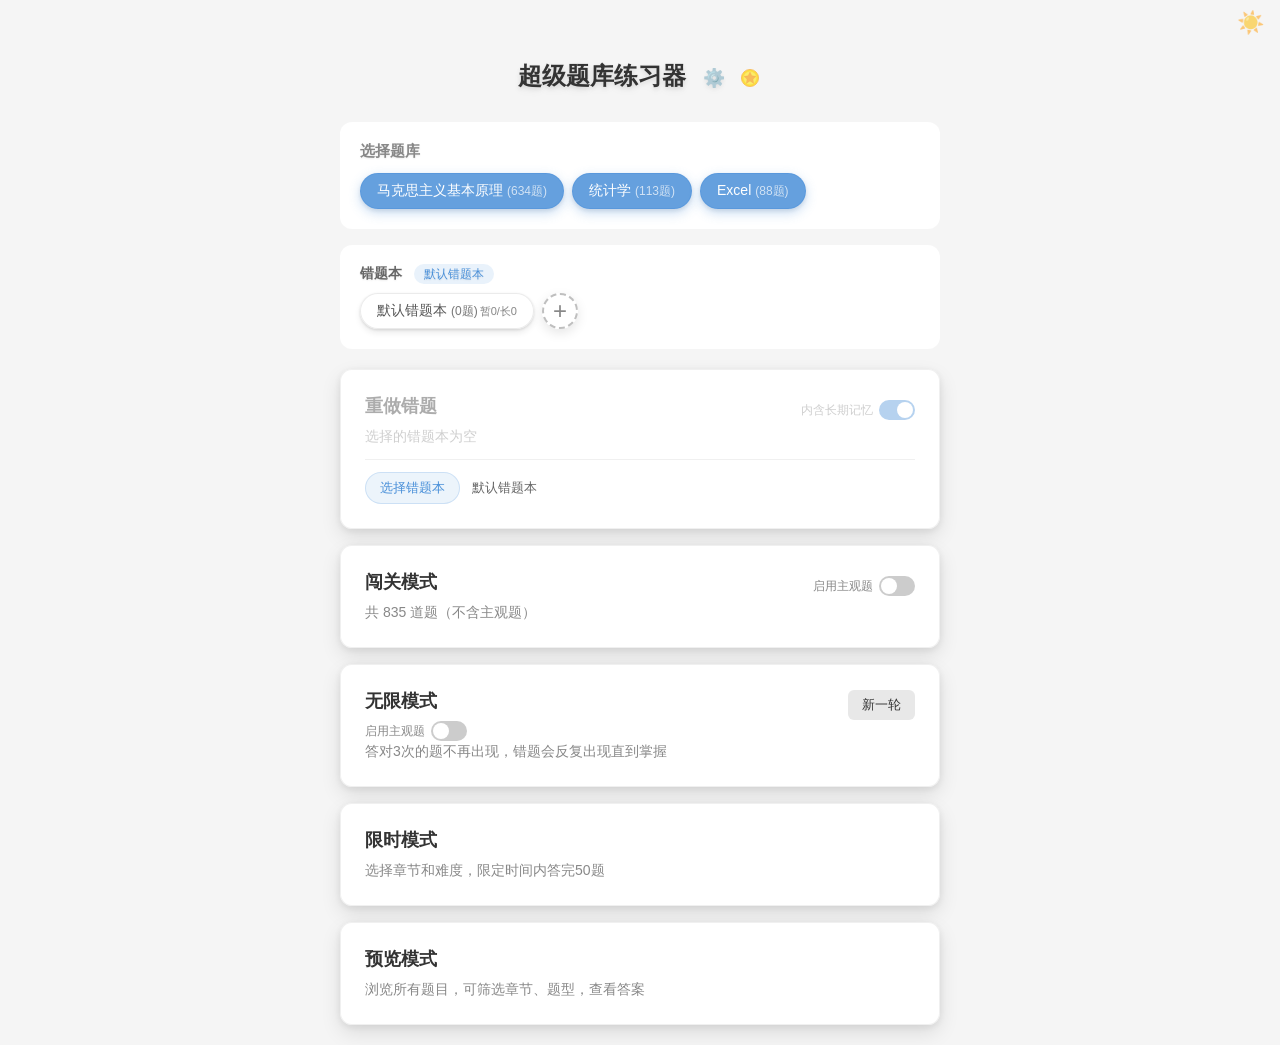
==== commit 92b94e83: "fix(honor panel): 优化荣誉面板的显示逻辑和存在性检查 1.  提前通过id获取容器元素，不存在时直接返回不再创建 2.  新增显示状态判断，避免操作隐藏的面板元素 3.  移除冗余注" ====
--- a/index.html
+++ b/index.html
@@ -521,6 +521,7 @@
 </div>
 <div id="debug-radial" class="debug-radial hidden"></div>
 <div id="debug-subradial" class="debug-subradial hidden"></div>
+<div id="honor-panel-container" style="display:none"></div>
 
 <script src="app.js"></script>
 <script src="scripts/motion.js"></script>
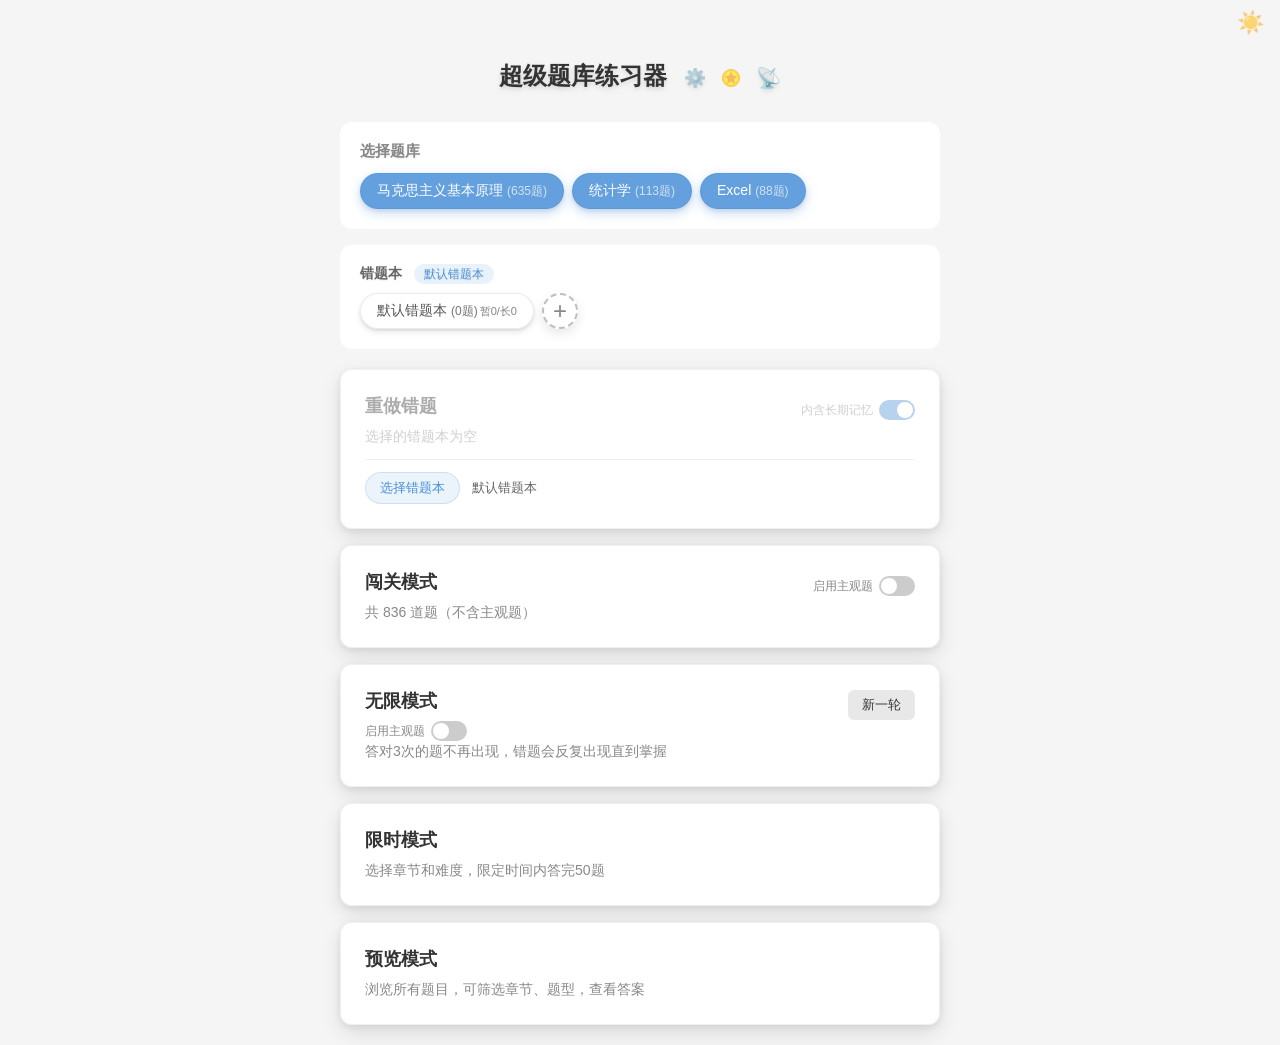
==== commit bca44c71: "feat: 新增多端同步功能，优化本地端口配置 1.  新增基于二维码的多端数据同步功能，支持发送/接收同步数据、导入导出数据 2.  增加Windows一键启动脚本，配置防火墙自动放行端口 3.  " ====
--- a/index.html
+++ b/index.html
@@ -26,6 +26,7 @@
         <path d="M14 7l2.2 4.4 4.8.7-3.5 3.4.8 4.8L14 17.5l-4.3 2.8.8-4.8L7 12.1l4.8-.7z" fill="#f9a825" stroke="#f57f17" stroke-width=".3"/>
       </svg>
     </span>
+    <span class="sync-toggle-btn" onclick="toggleSyncPanel()" title="多端同步">📡</span>
   </div>
   <div id="source-area">
     <div class="loading">正在加载题库中...</div>
@@ -523,10 +524,66 @@
 <div id="debug-subradial" class="debug-subradial hidden"></div>
 <div id="honor-panel-container" style="display:none"></div>
 
+  <!-- 多端同步面板 -->
+  <div id="sync-panel" class="sync-panel hidden">
+    <div class="sync-header">
+      <h3>📡 多端同步</h3>
+      <span class="sync-close" onclick="toggleSyncPanel()">×</span>
+    </div>
+    <div class="sync-body">
+      <div class="sync-tabs">
+        <button class="sync-tab active" onclick="switchSyncTab('send',this)">发送</button>
+        <button class="sync-tab" onclick="switchSyncTab('scan',this)">接收</button>
+      </div>
+      <!-- 发送 -->
+      <div id="sync-send-pane" class="sync-pane">
+        <p class="sync-desc">将本机数据以二维码形式输出，用另一设备扫码接收</p>
+        <div id="sync-qr-area" class="sync-qr-area"></div>
+        <p class="sync-hint" id="sync-hint">请使用另一台设备扫码完成数据同步</p>
+        <div class="sync-btns">
+          <button class="btn btn-primary" onclick="startSyncSend()">开始发送</button>
+          <button class="btn btn-secondary" onclick="stopSync()">停止</button>
+        </div>
+        <div class="sync-export" id="sync-export-area" style="display:none">
+          <div class="sync-export-header" onclick="toggleSyncExport()">📋 导出数据 <span id="sync-export-arrow">▶</span></div>
+          <div id="sync-export-body" class="sync-export-body" style="display:none">
+            <textarea id="sync-export-text" readonly></textarea>
+            <div class="sync-btns" style="margin-top:4px">
+              <button class="debug-btn" onclick="copySyncData()">复制</button>
+              <button class="debug-btn" onclick="downloadSyncData()">下载</button>
+            </div>
+          </div>
+        </div>
+      </div>
+      <!-- 接收 -->
+      <div id="sync-scan-pane" class="sync-pane hidden">
+        <p class="sync-desc">扫描另一设备显示的二维码以同步数据</p>
+        <div id="sync-scanner-area" class="sync-qr-area"></div>
+        <div class="sync-btns">
+          <button class="btn btn-primary" onclick="startSyncScan()">开始扫描</button>
+          <button class="btn btn-secondary" onclick="stopSync()">停止</button>
+        </div>
+        <div class="sync-export" style="margin-top:8px">
+          <div class="sync-export-header" onclick="toggleSyncImport()">📥 导入数据 <span id="sync-import-arrow">▶</span></div>
+          <div id="sync-import-body" class="sync-export-body" style="display:none">
+            <textarea id="sync-import-text" placeholder="粘贴同步数据..."></textarea>
+            <div class="sync-btns" style="margin-top:4px">
+              <button class="debug-btn" onclick="importSyncData()">导入并应用</button>
+              <input type="file" id="sync-import-file" accept=".txt,.json" style="display:none" onchange="importSyncFile(this)">
+              <button class="debug-btn" onclick="document.getElementById('sync-import-file').click()">选择文件</button>
+            </div>
+          </div>
+        </div>
+      </div>
+      <div id="sync-status" class="sync-status">就绪</div>
+    </div>
+  </div>
+
 <script src="app.js"></script>
 <script src="scripts/motion.js"></script>
 <script src="scripts/camera.js"></script>
 <script src="scripts/combo.js"></script>
 <script src="scripts/honor.js"></script>
+<script src="scripts/transportation.js"></script>
 </body>
 </html>
--- a/style.css
+++ b/style.css
@@ -125,20 +125,65 @@
 .honor-btn { font-size: 0; cursor: pointer; margin-left: 6px; opacity: .75; transition: opacity .2s, transform .2s; display: inline-flex; align-items: center; vertical-align: middle; }
 .honor-btn:hover { opacity: 1; transform: scale(1.15); }
 
+/* 📡 同步按钮 */
+.sync-toggle-btn { font-size: 20px; cursor: pointer; margin-left: 6px; opacity: .7; transition: opacity .2s, transform .2s; display: inline-flex; align-items: center; vertical-align: middle; }
+.sync-toggle-btn:hover { opacity: 1; transform: scale(1.15); }
+
+/* 同步面板 */
+.sync-panel{position:fixed;top:50%;left:50%;transform:translate(-50%,-50%);background:#fff;border-radius:16px;padding:24px 28px;max-width:520px;width:94%;box-shadow:0 8px 40px #0004;z-index:9997}
+.sync-header{display:flex;justify-content:space-between;align-items:center;margin-bottom:12px}
+.sync-header h3{margin:0;font-size:17px}
+.sync-close{font-size:26px;cursor:pointer;color:#999;line-height:1}
+.sync-tabs{display:flex;gap:0;margin-bottom:12px;border-radius:8px;overflow:hidden;border:1px solid #ddd}
+.sync-tab{flex:1;padding:6px;border:none;background:#f5f5f5;cursor:pointer;font-size:13px;transition:.2s}
+.sync-tab.active{background:#6c5ce7;color:#fff}
+.sync-desc{font-size:12px;color:#888;margin-bottom:10px}
+.sync-qr-area{text-align:center;width:100%;overflow:hidden;position:relative}
+.sync-qr-area::before{content:'';display:block;padding-bottom:100%}
+.sync-qr-area canvas{position:absolute;top:0;left:0;width:100%!important;height:100%!important;border-radius:4px}
+.sync-hint{font-size:11px;color:#999;text-align:center;margin:6px 0 0;line-height:1.4}
+.sync-hint.sending{color:#6c5ce7}
+.sync-export{margin-top:4px;border-top:1px solid #eee;padding-top:4px}
+.sync-export-header{font-size:12px;color:#888;cursor:pointer;user-select:none;padding:2px 0}
+.sync-export-header:hover{color:#6c5ce7}
+.sync-export-body textarea{width:100%;height:70px;font-size:10px;font-family:monospace;border:1px solid #ddd;border-radius:4px;padding:4px;resize:vertical;background:#fafafa;color:#333;word-break:break-all}
+[data-theme="dark"] .sync-export{border-color:#313244}
+[data-theme="dark"] .sync-export-header{color:#6c7086}
+[data-theme="dark"] .sync-export-header:hover{color:#89b4fa}
+[data-theme="dark"] .sync-export-body textarea{background:#181825;color:#cdd6f4;border-color:#45475a}
+[data-theme="dark"] .sync-hint{color:#6c7086}
+.sync-btns{display:flex;gap:8px;justify-content:center;margin:10px 0}
+.sync-status{font-size:12px;color:#666;text-align:center;padding:6px;background:#fafafa;border-radius:6px;transition:.3s}
+.sync-status.sync-ok{background:#d4edda;color:#155724;font-weight:600}
+.sync-status.sync-err{background:#f8d7da;color:#721c24}
+.sync-qr-area canvas{display:block;margin:0 auto;border-radius:4px}
+[data-theme="dark"] .sync-panel{background:#1e1e2e;color:#cdd6f4}
+[data-theme="dark"] .sync-tab{background:#313244;color:#a6adc8;border-color:#45475a}
+[data-theme="dark"] .sync-tab.active{background:#6c5ce7;color:#fff}
+[data-theme="dark"] .sync-desc{color:#6c7086}
+[data-theme="dark"] .sync-status{background:#181825;color:#a6adc8}
+[data-theme="dark"] .sync-close{color:#6c7086}
+
 /* 荣誉面板 */
 .honor-overlay{position:fixed;inset:0;background:rgba(0,0,0,.55);z-index:9998;display:flex;align-items:center;justify-content:center}
-.honor-panel{background:#fff;border-radius:16px;padding:20px 24px;max-width:560px;width:92%;max-height:80vh;overflow-y:auto;box-shadow:0 8px 40px #0004}
+.honor-panel{background:#fff;border-radius:16px;padding:20px 24px;max-width:560px;width:92%;max-height:80vh;overflow-y:auto;overflow-x:hidden;box-shadow:0 8px 40px #0004;scrollbar-width:none;-ms-overflow-style:none}
+.honor-panel::-webkit-scrollbar{display:none}
 .honor-header{display:flex;justify-content:space-between;align-items:center;margin-bottom:8px}
 .honor-header h2{margin:0;font-size:20px}
 .honor-close{font-size:28px;cursor:pointer;color:#999;line-height:1}
 .honor-section{margin-bottom:16px}
 .honor-section h3{font-size:15px;margin:0 0 8px;color:#555}
 .honor-count{color:#999;font-size:13px}
-.honor-badges{display:flex;flex-wrap:wrap;gap:8px}
-.honor-badge{display:flex;flex-direction:column;align-items:center;gap:2px;padding:6px;border-radius:10px;background:#f5f5f5;opacity:.45;transition:.2s;width:70px}
+.honor-badges{display:flex;flex-wrap:wrap;gap:12px;justify-content:center}
+.honor-badge{display:flex;flex-direction:column;align-items:center;gap:2px;padding:6px 4px;border-radius:10px;background:#f5f5f5;opacity:.45;transition:transform .3s,opacity .3s,width .3s,min-width .3s;width:80px;min-width:80px;overflow:visible;cursor:default}
 .honor-badge.unlocked{opacity:1;background:#f0f9ff}
-.honor-badge-label{font-size:10px;color:#666;text-align:center;line-height:1.2;font-weight:600}
+.honor-badge:hover{transform:scale(2);width:auto;min-width:80px;position:relative;z-index:5;padding:6px 10px}
+.honor-badge:hover .honor-badge-label{overflow:visible;white-space:nowrap;width:auto}
+/* 未解锁：让整个 SVG 灰掉 */
+.honor-badge:not(.unlocked) svg{filter:grayscale(1) opacity(.6)}
+.honor-badge-label{font-size:10px;color:#999;text-align:center;line-height:1.15;font-weight:600;overflow:hidden;text-overflow:ellipsis;white-space:nowrap;max-width:100%;word-break:keep-all}
 .honor-badge.unlocked .honor-badge-label{color:#1a1a2e}
+.honor-badge.unlocked .honor-badge-label.caption-complete{color:#6c5ce7}
 .honor-empty{color:#999;font-size:13px;padding:12px;text-align:center;background:#fafafa;border-radius:8px}
 .honor-list{max-height:260px;overflow-y:auto}
 .honor-item{display:flex;justify-content:space-between;align-items:center;padding:6px 0;border-bottom:1px solid #eee;font-size:13px}
@@ -147,8 +192,9 @@
 .honor-label{font-weight:600;color:#333}
 [data-theme="dark"] .honor-panel{background:#1e1e2e;color:#cdd6f4}
 [data-theme="dark"] .honor-section h3{color:#a6adc8}
-[data-theme="dark"] .honor-badge{background:#313244;opacity:.4}
+[data-theme="dark"] .honor-badge{background:#313244;opacity:.3}
 [data-theme="dark"] .honor-badge.unlocked{opacity:1;background:#181825}
+[data-theme="dark"] .honor-badge:not(.unlocked) svg{filter:grayscale(1) opacity(.4)}
 [data-theme="dark"] .honor-badge-label{color:#6c7086}
 [data-theme="dark"] .honor-badge.unlocked .honor-badge-label{color:#cdd6f4}
 [data-theme="dark"] .honor-empty{background:#181825;color:#6c7086}
